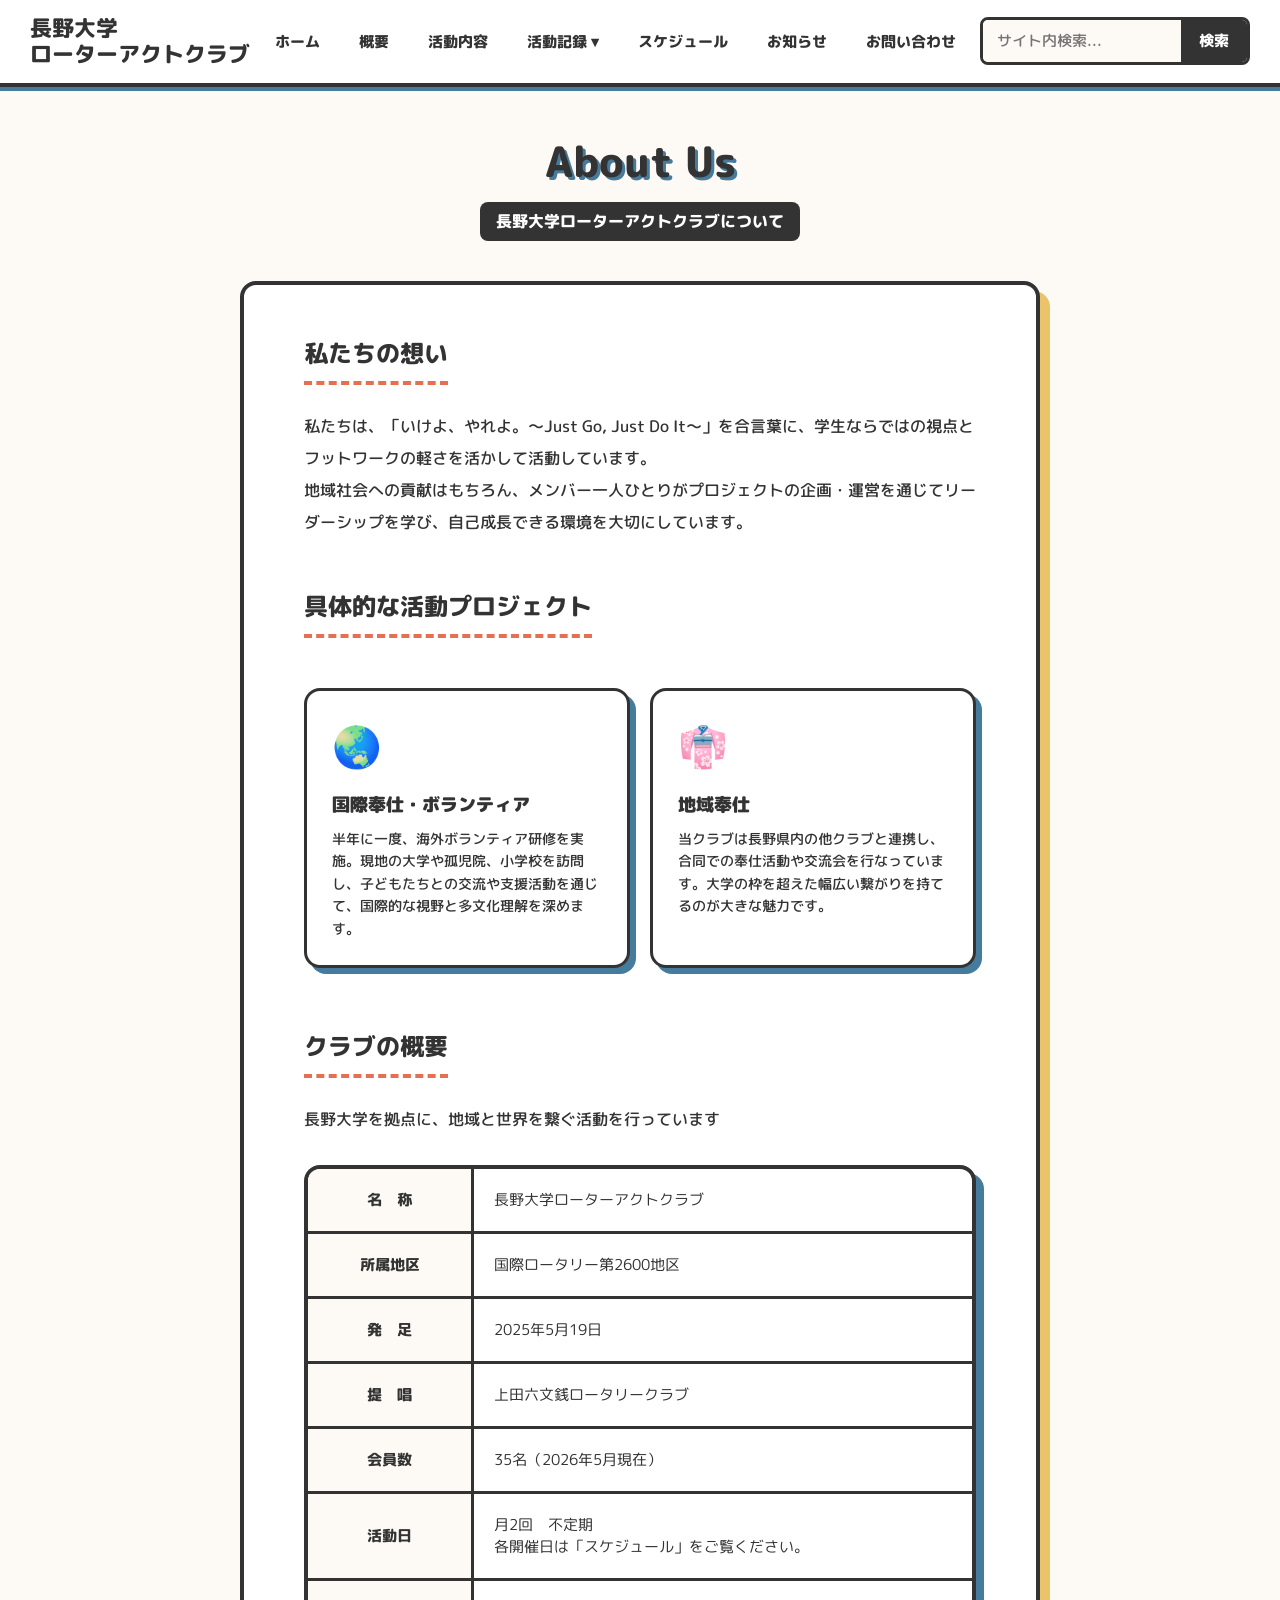
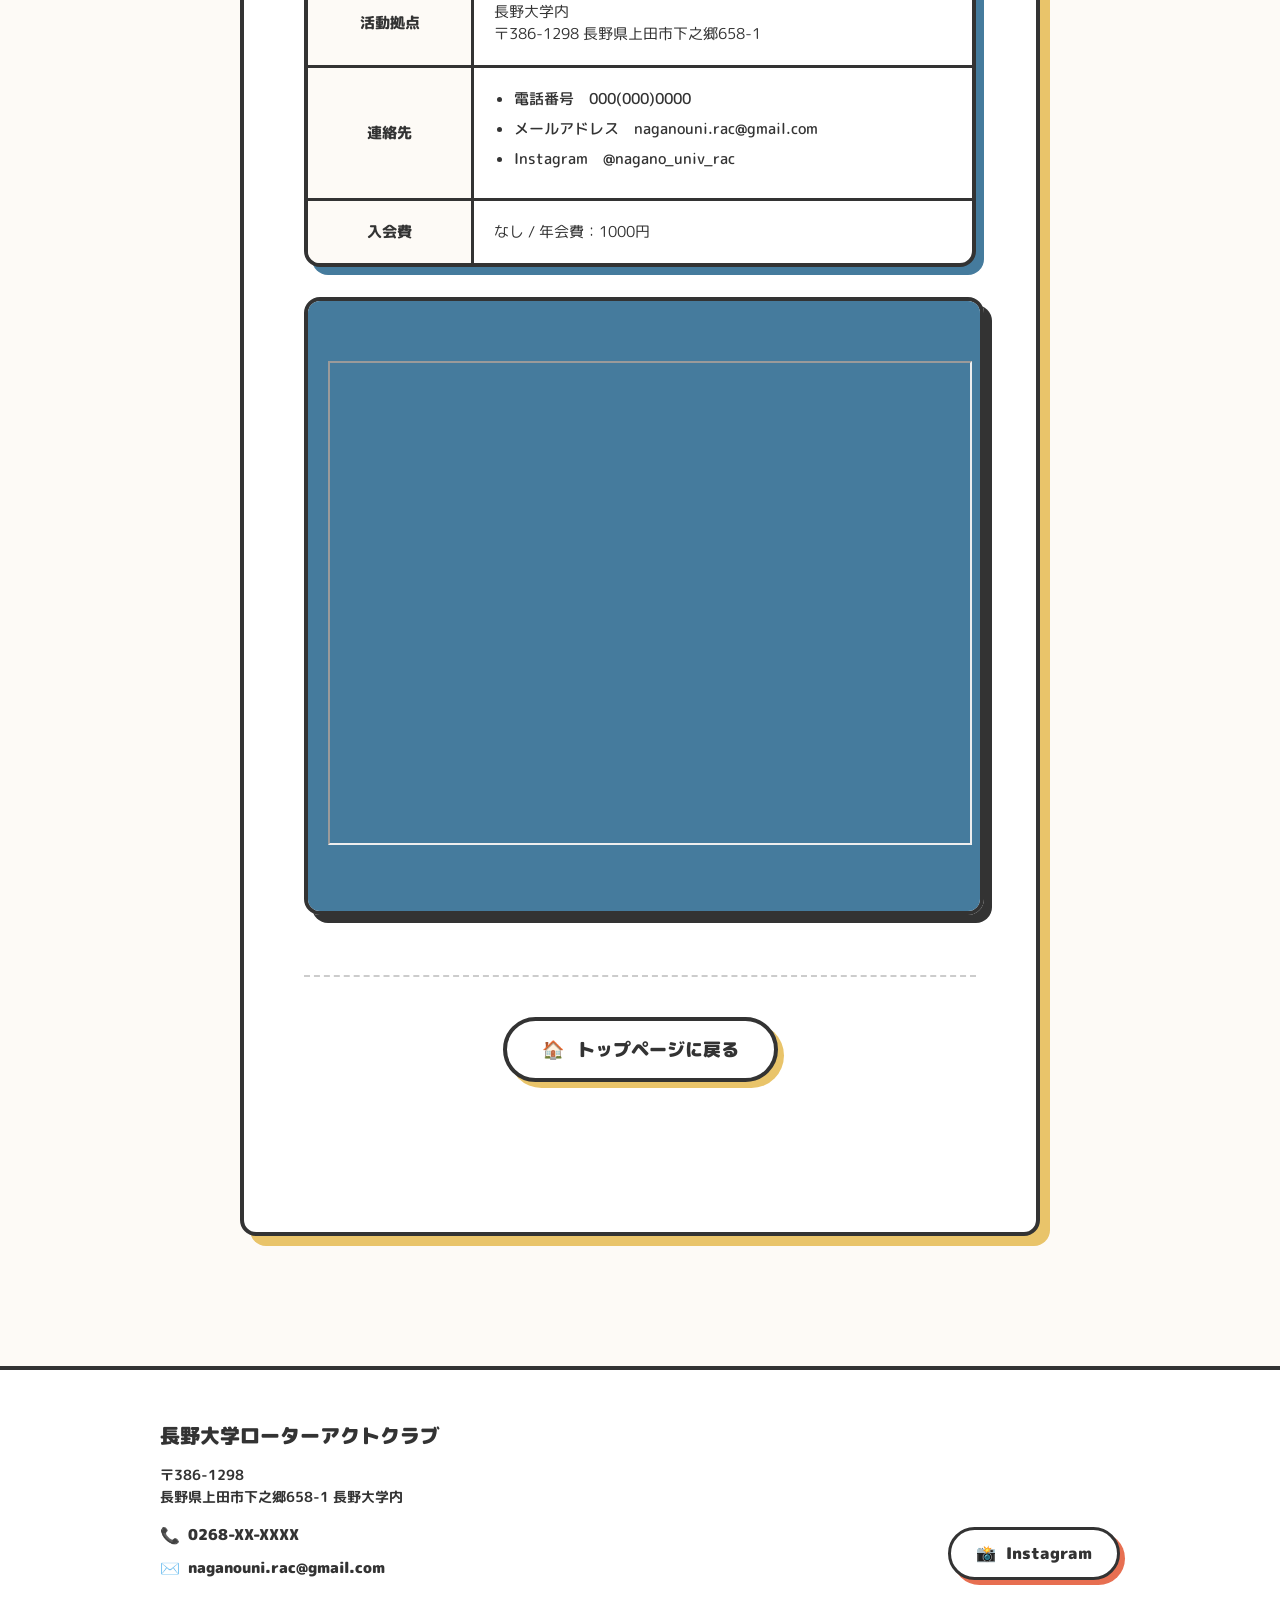
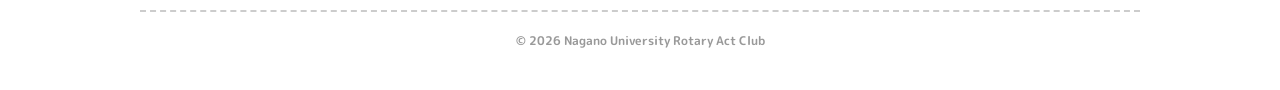
==== about.html @ b448b17f "Add files via upload" ====
<!DOCTYPE html>
<html lang="ja">
<head>
    <meta charset="UTF-8">
    <meta name="viewport" content="width=device-width, initial-scale=1.0">
    <title>クラブ概要 - 長野大学ローターアクトクラブ</title>
    <link rel="stylesheet" href="style.css">
</head>
<body>

    <!-- ★ ヘッダー部分 ★ -->
    <header class="site-header">
        <div class="header-logo">
            長野大学<br>ローターアクトクラブ
        </div>
        
        <!-- ナビゲーション（メニュー） -->
        <nav class="header-nav">
            <ul>
                <li><a href="index.html">ホーム</a></li>
                <li><a href="about.html">概要</a></li>
                <li><a href="activity.html">活動内容</a></li>
                <li class="dropdown">
                    <a href="log.html" class="dropbtn">活動記録 ▾</a>
                    <ul class="dropdown-content">
                        <li><a href="log.html">これまでの活動</a></li>
                        <li><a href="diary.html">幹事日記</a></li>
                    </ul>
                </li>
                <li><a href="schedule.html">スケジュール</a></li>
                <li><a href="news.html">お知らせ</a></li>
                <li><a href="contact.html">お問い合わせ</a></li>
            </ul>
        </nav>

        <!-- 検索窓と電話番号 -->
        <div class="header-right">
            <div class="header-search">
                <input type="text" placeholder="サイト内検索...">
                <button type="button">検索</button>
            </div>
    </header>

    <!-- ★ 概要ページのメインコンテンツ ★ -->
    <div class="page-body">
        
        <!-- ページタイトル -->
        <div class="page-header">
            <h1 class="page-title">About Us</h1>
            <p class="page-subtitle">長野大学ローターアクトクラブについて</p>
        </div>

        <div class="about-container">
            <!-- セクション1：私たちの想い -->
            <section class="about-detail-section">
                <h3 class="detail-heading">私たちの想い</h3>
                <p class="detail-text">
                    私たちは、「いけよ、やれよ。〜Just Go, Just Do It〜」を合言葉に、学生ならではの視点とフットワークの軽さを活かして活動しています。<br>
                    地域社会への貢献はもちろん、メンバー一人ひとりがプロジェクトの企画・運営を通じてリーダーシップを学び、自己成長できる環境を大切にしています。
                </p>
            </section>

            <!-- セクション2：主な活動内容（実績） -->
            <section class="about-detail-section">
                <h3 class="detail-heading">具体的な活動プロジェクト</h3>
                
                <div class="project-cards">
                    <!-- プロジェクト1 -->
                    <div class="project-card">
                        <div class="project-icon">🌏</div>
                        <h4>国際奉仕・ボランティア</h4>
                        <p>半年に一度、海外ボランティア研修を実施。現地の大学や孤児院、小学校を訪問し、子どもたちとの交流や支援活動を通じて、国際的な視野と多文化理解を深めます。</p>
                    </div>

                    <!-- プロジェクト2 -->
                    <div class="project-card">
                        <div class="project-icon">👘</div>
                        <h4>地域奉仕</h4>
                        <p>当クラブは長野県内の他クラブと連携し、合同での奉仕活動や交流会を行なっています。大学の枠を超えた幅広い繋がりを持てるのが大きな魅力です。</p>
                    </div>
                </div>
            </section>

            <!-- セクション3：クラブの概要（表組み） -->
            <section class="overview-table-section">
                <h3 class="detail-heading">クラブの概要</h3>
                <p class="detail-text" style="margin-bottom: 30px;">
                    長野大学を拠点に、地域と世界を繋ぐ活動を行っています
                </p>
                
                <table class="overview-table">
                    <tbody>
                        <tr>
                            <th>名　称</th>
                            <td>長野大学ローターアクトクラブ</td>
                        </tr>
                        <tr>
                            <th>所属地区</th>
                            <td>国際ロータリー第2600地区</td>
                        </tr>
                        <tr>
                            <th>発　足</th>
                            <td>2025年5月19日</td>
                        </tr>
                        <tr>
                            <th>提　唱</th>
                            <td>上田六文銭ロータリークラブ</td>
                        </tr>
                        <tr>
                            <th>会員数</th>
                            <td>35名（2026年5月現在）</td>
                        </tr>
                        <tr>
                            <th>活動日</th>
                            <td>
                                月2回　不定期<br>
                                各開催日は「スケジュール」をご覧ください。
                            </td>
                        </tr>
                        <tr>
                            <th>活動拠点</th>
                            <td>
                                長野大学内<br>
                                〒386-1298 長野県上田市下之郷658-1
                            </td>
                        </tr>
                        <tr>
                            <th>連絡先</th>
                            <td>
                                <ul>
                                    <li>電話番号　000(000)0000</li>
                                    <li>メールアドレス　naganouni.rac@gmail.com</li>
                                    <li>Instagram　@nagano_univ_rac</li>
                                </ul>
                            </td>
                        </tr>
                        <tr>
                            <th>入会費</th>
                            <td>なし / 年会費：1000円</td>
                        </tr>
                    </tbody>
                </table>

                <div class="map-wrapper">
                    <!-- ここに作成された長野県内クラブのGoogle My Mapsのiframeタグを貼り付けます -->
                    <div class="map-placeholder">
                        <iframe src="https://www.google.com/maps/d/embed?mid=1B5ES40zfaMmfx4RipSN6e0JoRSWZm0M&ehbc=2E312F&noprof=1" width="640" height="480"></iframe>
                    </div>
                </div>
            </section>

            <!-- トップへ戻るボタン -->
            <div class="back-home-container">
                <a href="index.html" class="back-home-btn">
                    <span>🏠</span> トップページに戻る
                </a>
            </div>

        </div>
    </div>

    <!-- ★ フッター（ページの一番下） ★ -->
    <footer class="site-footer">
        <div class="footer-inner">
            <div class="footer-info">
                <div class="footer-logo">長野大学ローターアクトクラブ</div>
                <p class="footer-address">〒386-1298<br>長野県上田市下之郷658-1 長野大学内</p>
            
                <div class="footer-contact">
                    <a href="tel:0268XXXXXX" class="contact-link">
                        <span class="contact-icon">📞</span> 0268-XX-XXXX
                    </a>
                    <a href="mailto:example@nagano-u.ac.jp" class="contact-link">
                        <span class="contact-icon">✉️</span> naganouni.rac@gmail.com
                    </a>
                </div>
            </div>

            <div class="footer-links">
                <a href="https://www.instagram.com/nagano_univ.rac?igsh=MW1xanJqemwyc2l2cQ%3D%3D&utm_source=qr" target="_blank" class="instagram-link">
                    <span class="inst-icon">📸</span> Instagram
                </a>
            </div>
        </div>
    
        <div class="footer-bottom">
            <p class="copyright">&copy; 2026 Nagano University Rotary Act Club</p>
        </div>
    </footer>

</body>
</html>
---- style.css ----
@import url('https://fonts.googleapis.com/css2?family=M+PLUS+Rounded+1c:wght@500;800&display=swap');

/* ====================================================
   1. 全体設定・カラーパレット（変数）
   ==================================================== */
:root {
  /* 古い変数名と新しい変数名を統合し、最新のポップな色に統一しています */
  --bg-color: #fdfaf6;
  --card-bg: #ffffff;
  --text-main: #333333;
  --accent: #e76f51;
  --accent-red: #e76f51;
  --accent-yellow: #e9c46a;
  --accent-green: #2a9d8f;
  --accent-blue: #457b9d;
  --line-color: #cccccc;
  --border-thick: 4px solid #333333;
}

body {
  font-family: 'M PLUS Rounded 1c', 'ヒラギノ丸ゴ ProN', 'Hiragino Maru Gothic ProN', 'メイリオ', Meiryo, sans-serif;
  background-color: var(--bg-color);
  color: var(--text-main);
  margin: 0;
  padding: 0;
  min-height: 100vh;
  display: flex;
  flex-direction: column;
}

/* フッターを下に押し下げるための魔法 */
.page-body {
  flex: 1;
}

/* セクション共通タイトル */
.section-title {
  font-size: 32px;
  font-weight: 900;
  margin: 0;
  text-align: center;
}

.section-subtitle {
  font-size: 14px;
  color: #666;
  font-weight: bold;
  margin: 5px 0 0 0;
  text-align: center;
}

/* ====================================================
   2. ヘッダー（ナビゲーション）
   ==================================================== */
.site-header {
  position: fixed;
  top: 0;
  left: 0;
  width: 100%;
  background-color: var(--card-bg);
  border-bottom: var(--border-thick);
  display: flex;
  justify-content: space-between;
  align-items: center;
  padding: 16px 30px;
  box-sizing: border-box;
  z-index: 1000;
  box-shadow: 0 4px 0px var(--accent-blue);
}

.header-logo {
  font-size: 26px;
  font-weight: 800;
  color: var(--text-main);
  line-height: 1.2;
  white-space: nowrap;
}

.header-nav ul {
  display: flex;
  list-style: none;
  margin: 0;
  padding: 0;
  gap: 20px;
  white-space: nowrap;
}

.header-nav a {
  text-decoration: none;
  color: var(--text-main);
  font-weight: 800;
  font-size: 17px;
  padding: 8px 16px;
  border-radius: 20px;
  transition: all 0.2s ease;
}

.header-nav a:hover {
  background-color: var(--accent);
  color: #fff;
  transform: translateY(-2px);
}

.header-right {
  display: flex;
  align-items: center;
  gap: 20px;
}

.header-search {
  display: flex;
  border: 3px solid var(--text-main);
  border-radius: 8px;
  overflow: hidden;
}

.header-search input {
  border: none;
  padding: 10px 14px;
  outline: none;
  font-family: inherit;
  font-weight: 500;
  width: 170px;
  font-size: 15px;
  color: var(--text-main);
  background-color: var(--bg-color);
}

.header-search button {
  background-color: var(--text-main);
  color: #ffffff;
  border: none;
  padding: 0 18px;
  font-size: 15px;
  cursor: pointer;
  font-family: inherit;
  font-weight: 800;
  transition: background-color 0.2s ease;
}

.header-search button:hover {
  background-color: var(--accent);
}


/* ====================================================
   ヘッダー：ドロップダウンメニュー（確実に隠す版）
   ==================================================== */

.dropdown {
    position: relative;
    display: inline-block;
}

/* マウスを乗せるまでは【絶対に】隠しておく */
.dropdown-content {
    display: none !important; 
    position: absolute;
    top: 100%;
    left: 50%;
    transform: translateX(-50%);
    background-color: var(--card-bg);
    border: var(--border-thick);
    border-radius: 12px;
    min-width: 180px;
    box-shadow: 6px 6px 0px var(--accent-blue);
    z-index: 1001;
    padding: 10px 0;
    list-style: none;
    margin: 10px 0 0 0;
}

/* マウスを「活動記録」に乗せた時だけ【絶対に】表示する */
.dropdown:hover .dropdown-content {
    display: block !important; 
}

/* メニュー内のリンクのデザイン */
.dropdown-content a {
    display: block;
    padding: 12px 20px !important;
    border-radius: 0 !important;
    text-align: center;
    font-size: 15px !important;
    transition: background 0.2s;
}

.dropdown-content a:hover {
    background-color: var(--bg-color);
    color: var(--accent-red) !important;
    transform: none !important;
}

/* スマホ版ではタップしやすいように最初から並べておく設定 */
@media (max-width: 768px) {
    .dropdown-content {
        position: static !important;
        display: block !important; 
        transform: none !important;
        box-shadow: none !important;
        border: none !important;
        background: none !important;
        padding: 0 !important;
        margin: 0 !important;
    }
    .dropdown-content a {
        padding: 8px 16px !important;
        font-size: 14px !important;
        text-align: left;
    }
    .dropbtn {
        display: none !important;
    }
}


/* ====================================================
   3. メインビジュアル（スライドショー最終版）
   ==================================================== */
.main-visual-full {
  width: 100vw; 
  margin-left: calc(50% - 50vw); 
  height: auto; 
  aspect-ratio: 16 / 9; 
  max-height: 800px; 
  position: relative;
  overflow: hidden;
  padding: 0;
  margin-top: 0;
  margin-bottom: 0; 
  border: none; 
  line-height: 0; 
}

.slideshow,
.slide-wrapper {
  width: 100%;
  height: 100%;
  margin: 0;
  padding: 0;
  display: flex;
}

.slide-wrapper {
  transition: transform 0.6s cubic-bezier(0.25, 1, 0.5, 1);
}

.slide {
  flex: 0 0 100%;
  width: 100%;
  height: 100%;
  margin: 0;
  padding: 0;
  background-size: cover; 
  background-position: center; 
  background-repeat: no-repeat;
  border: none;
}

/* 各スライドの背景色・画像 */
.slide1 { 
  background-image: url('2.jpeg'); 
  background-color: var(--accent-blue); 
}
.slide2 { 
  background-image: url('3.jpeg'); 
  background-color: var(--accent); 
}
.slide3 { 
  background-image: url('1.jpeg'); 
  background-color: var(--accent-yellow); 
}

/* 写真の上に乗る文字の枠 */
.main-visual-content-overlay {
  position: absolute;
  top: 50%;
  left: 50%;
  transform: translate(-50%, -50%);
  z-index: 10;
  background-color: rgba(253, 250, 246, 0.9);
  border: var(--border-thick);
  border-radius: 16px;
  padding: 40px 50px;
  text-align: center;
  box-shadow: 8px 8px 0px var(--accent);
  width: 85%;
  max-width: 700px;
  line-height: 1.5; /* ここで文字の高さを戻す */
}

.catchphrase {
  font-size: 38px;
  color: var(--text-main);
  margin: 0 0 20px 0;
  font-weight: 800;
}

.sub-catchphrase {
  font-size: 16px;
  font-weight: 800;
  margin: 0;
  background-color: var(--text-main);
  color: #ffffff;
  display: inline-block;
  padding: 8px 16px;
  border-radius: 8px;
}

/* 矢印ボタン */
.slider-btn {
  position: absolute;
  top: 50%;
  transform: translateY(-50%);
  z-index: 20;
  background-color: var(--card-bg);
  border: var(--border-thick);
  color: var(--text-main);
  width: 50px;
  height: 50px;
  border-radius: 50%;
  font-size: 20px;
  font-weight: 800;
  cursor: pointer;
  box-shadow: 4px 4px 0px var(--accent);
  transition: all 0.2s ease;
  display: flex;
  align-items: center;
  justify-content: center;
}

.slider-btn:hover {
  transform: translateY(-50%) translate(2px, 2px);
  box-shadow: 2px 2px 0px var(--accent);
  background-color: var(--accent-blue);
  color: #ffffff;
}

.prev-btn { left: 20px; }
.next-btn { right: 20px; }


/* ====================================================
   4. トップページ各セクション (About, Events, Voices, CTA)
   ==================================================== */
.about-section {
  width: 90%;
  max-width: 1000px;
  margin: 60px auto 80px;
  background-color: var(--card-bg);
  border: var(--border-thick);
  border-radius: 20px;
  box-shadow: 10px 10px 0px var(--accent-blue);
  padding: 50px 60px;
  box-sizing: border-box;
}

.about-layout {
  display: flex;
  align-items: center;
  gap: 50px;
}

.about-left, .about-right {
  flex: 1;
}

.about-text {
  font-size: 17px; 
  line-height: 2; 
  font-weight: 500;
  margin: 0 0 25px 0;
}

.about-btn {
  display: inline-block;
  font-size: 16px;
  color: #ffffff;
  font-weight: 800;
  background-color: var(--accent);
  padding: 12px 28px;
  border-radius: 30px;
  text-decoration: none;
  border: 3px solid var(--text-main);
  box-shadow: 4px 4px 0px var(--text-main);
  transition: all 0.2s ease;
}

.about-btn:hover {
  transform: translate(3px, 3px);
  box-shadow: 1px 1px 0px var(--text-main);
  background-color: var(--accent-blue);
}

.about-highlights {
  display: flex;
  flex-direction: column; 
  gap: 20px;
}

.highlight-item {
  display: flex;
  align-items: center;
  background-color: #fdfaf6;
  border: 3px solid var(--text-main);
  border-radius: 12px;
  padding: 20px 25px;
  box-shadow: 4px 4px 0px var(--accent-yellow);
  transition: transform 0.2s ease;
}

.highlight-item:hover {
  transform: translate(-3px, -3px); 
}

.highlight-icon { font-size: 44px; margin-right: 20px; }
.highlight-text h4 { margin: 0 0 5px 0; font-size: 19px; font-weight: 800; border-bottom: 3px solid var(--accent-blue); display: inline-block; padding-bottom: 3px; }
.highlight-text p { margin: 0; font-size: 14px; font-weight: 500; line-height: 1.5; }

/* 次回のイベント案内 */
.next-event-section { margin-bottom: 80px; }
.next-event-card { background-color: var(--card-bg); border: var(--border-thick); border-radius: 20px; padding: 40px 30px 30px 30px; position: relative; box-shadow: 10px 10px 0px var(--accent-green); margin-top: 40px; }
.event-badge { position: absolute; top: -25px; left: 20px; background-color: var(--accent-red); color: white; font-weight: 900; font-size: 18px; padding: 8px 25px; border: var(--border-thick); border-radius: 50px; transform: rotate(-3deg); box-shadow: 4px 4px 0px #333; }
.event-title { font-size: 24px; font-weight: 900; margin-bottom: 15px; }
.event-desc { line-height: 1.8; margin-bottom: 25px; font-weight: bold; }
.event-details { background: #f0f0f0; padding: 15px; border-radius: 10px; border-left: 10px solid var(--accent-green); }
.event-details p { margin: 5px 0; font-size: 16px; font-weight: 900; }

/* メンバーの声 */
.voices-grid { display: flex; gap: 25px; margin-top: 30px; }
.voice-card { flex: 1; background-color: var(--card-bg); border: var(--border-thick); border-radius: 20px; padding: 30px; box-shadow: 10px 10px 0px var(--accent-yellow); }
.voice-icon { font-size: 40px; margin-bottom: 15px; }
.voice-text { font-weight: 800; line-height: 1.7; margin-bottom: 20px; font-size: 16px; }
.voice-author { font-size: 14px; color: #666; text-align: right; font-weight: 900; border-top: 2px dashed #ddd; padding-top: 10px; }

/* お問い合わせ CTA */
.cta-box { background-color: var(--accent-red); border: var(--border-thick); border-radius: 20px; padding: 60px 20px; text-align: center; color: white; box-shadow: 12px 12px 0px #333; }
.cta-title { font-size: 32px; font-weight: 900; margin-bottom: 15px; line-height: 1.3; }
.cta-text { font-size: 16px; font-weight: bold; margin-bottom: 40px; line-height: 1.7; }
.cta-button { display: inline-block; background-color: #ffffff; color: #333; text-decoration: none; font-size: 20px; font-weight: 900; padding: 18px 40px; border: var(--border-thick); border-radius: 60px; box-shadow: 6px 6px 0px var(--accent-yellow); transition: all 0.2s ease; }
.cta-button:hover { transform: translate(3px, 3px); box-shadow: 2px 2px 0px var(--accent-yellow); }


/* ====================================================
   ★復旧★ 概要ページ（about.html）の詳細デザイン
   ==================================================== */

/* 各セクション（活動方針など）の区切り */
.about-detail-section {
    margin-bottom: 50px;
}

/* 概要ページ内の小見出し */
.detail-heading {
    font-size: 24px;
    color: var(--text-main);
    border-bottom: 4px dashed var(--accent-red);
    padding-bottom: 10px;
    margin: 0 0 25px 0;
    font-weight: 800;
    display: inline-block;
}

.detail-text {
    font-size: 16px;
    color: var(--text-main);
    line-height: 2;
    margin: 0;
    font-weight: 500;
}

/* プロジェクト紹介のカード並び */
.project-cards {
    display: flex;
    gap: 20px;
    margin-top: 25px;
}

.project-card {
    flex: 1;
    background-color: #ffffff;
    border: 3px solid var(--text-main);
    border-radius: 16px;
    padding: 25px;
    box-shadow: 6px 6px 0px var(--accent-blue);
    transition: transform 0.2s ease;
}

.project-card:hover {
    transform: translateY(-5px);
}

.project-icon {
    font-size: 40px;
    margin-bottom: 15px;
}

.project-card h4 {
    font-size: 18px;
    margin: 0 0 10px 0;
    color: var(--text-main);
    font-weight: 900;
}

.project-card p {
    font-size: 14px;
    line-height: 1.6;
    margin: 0;
    color: var(--text-main);
    font-weight: 500;
}

/* マップ埋め込みエリア */
.map-wrapper {
    margin-top: 30px;
    width: 100%;
    border: var(--border-thick);
    border-radius: 16px;
    overflow: hidden;
    box-shadow: 8px 8px 0px var(--text-main);
}

.map-placeholder {
    background-color: var(--accent-blue);
    color: #fff;
    text-align: center;
    padding: 60px 20px;
    font-weight: 800;
}

/* ★復旧★ 概要ページの詳細（カード）のスマホ対応 */
@media (max-width: 768px) {
    .project-cards {
        flex-direction: column; /* 縦並びにする */
    }
    .about-container {
        padding: 30px 20px; /* 余白をスマホサイズに */
    }
}


/* ====================================================
   ★復旧★ 活動内容ページ（Activity）の専用デザイン
   ==================================================== */
.activity-container { width: 100%; max-width: 900px; box-sizing: border-box; }
.activity-category { margin-bottom: 80px; }
.category-title { font-size: 32px; color: var(--text-main); font-weight: 800; margin: 0 0 15px 0; text-align: center; border-bottom: 4px dashed var(--accent-red); padding-bottom: 10px; }
.category-title span { display: block; font-size: 14px; color: var(--accent-red); letter-spacing: 2px; margin-bottom: 5px; }
.category-desc { text-align: center; font-size: 16px; color: var(--text-main); font-weight: 500; margin-bottom: 40px; }

/* ジグザグになる活動カード */
.activity-container .activity-card { flex-direction: row; margin-bottom: 40px; }
.activity-container .activity-card:hover { transform: translateY(-5px); }
.activity-container .activity-card.reverse { flex-direction: row-reverse; box-shadow: -8px 8px 0px var(--accent-yellow); }

.activity-container .activity-img { flex: 1; min-height: 250px; border-bottom: none; border-right: 4px solid var(--text-main); display: flex; align-items: center; justify-content: center; font-size: 24px; font-weight: 800; color: #fff; }
.activity-container .activity-card.reverse .activity-img { border-right: none; border-left: 4px solid var(--text-main); }
.activity-container .placeholder-blue { background-color: var(--accent-blue); }
.activity-container .placeholder-yellow { background-color: var(--accent-yellow); }

.activity-info { flex: 1; padding: 40px; box-sizing: border-box; display: flex; flex-direction: column; justify-content: center; }
.activity-info h3 { font-size: 22px; color: var(--text-main); font-weight: 800; margin: 0 0 15px 0; line-height: 1.4; }
.activity-info p { font-size: 15px; color: var(--text-main); font-weight: 500; line-height: 1.8; margin: 0; }

.activity-tags { display: flex; flex-wrap: wrap; gap: 10px; margin-bottom: 15px; }
.tag { font-size: 13px; font-weight: 800; color: var(--text-main); background-color: #ffffff; border: 2px solid var(--text-main); padding: 4px 12px; border-radius: 20px; box-shadow: 2px 2px 0px var(--accent-yellow); }
.activity-container .activity-card.reverse .tag { box-shadow: 2px 2px 0px var(--accent-blue); }

.activity-list { list-style: none; padding: 0; margin: 20px 0 0 0; border-top: 2px dashed var(--line-color); padding-top: 15px; }
.activity-list li { font-size: 14px; color: var(--text-main); line-height: 1.6; margin-bottom: 12px; padding-left: 24px; position: relative; }
.activity-list li:last-child { margin-bottom: 0; }
.activity-list li::before { content: "✔"; position: absolute; left: 0; top: 0; color: var(--accent-red); font-weight: 900; font-size: 16px; }
.activity-container .activity-card.reverse .activity-list li::before { color: var(--accent-blue); }
.activity-list strong { background: linear-gradient(transparent 60%, var(--accent-yellow) 60%); }


/* ====================================================
   スケジュールページ（Schedule）の専用デザイン
   ==================================================== */
.yearly-grid { display: grid; grid-template-columns: repeat(2, 1fr); gap: 25px; margin-top: 30px; }
.month-card { background-color: #ffffff; border: 3px solid var(--text-main); border-radius: 12px; padding: 25px 20px; box-shadow: 4px 4px 0px var(--text-main); transition: transform 0.2s ease; position: relative; overflow: hidden; }
.month-card:hover { transform: translateY(-5px); }
.month-card::before { content: ""; position: absolute; top: 0; left: 0; width: 100%; height: 8px; }
.season-spring::before { background-color: #f4a261; }
.season-summer::before { background-color: var(--accent-green); }
.season-autumn::before { background-color: var(--accent-yellow); }
.season-winter::before { background-color: var(--accent-blue); }
.month-badge { display: inline-block; font-size: 24px; font-weight: 900; color: var(--text-main); border-bottom: 4px solid var(--accent-red); padding-bottom: 2px; margin-bottom: 15px; }
.season-spring .month-badge { border-color: #f4a261; }
.season-summer .month-badge { border-color: var(--accent-green); }
.season-autumn .month-badge { border-color: var(--accent-yellow); }
.season-winter .month-badge { border-color: var(--accent-blue); }
.month-card h4 { margin: 0 0 10px 0; font-size: 18px; color: var(--text-main); font-weight: 800; line-height: 1.4; }
.month-card p { margin: 0; font-size: 14px; color: var(--text-main); font-weight: 500; line-height: 1.6; }

/* ★復旧★ 活動内容＆スケジュールのスマホ対応 */
@media (max-width: 768px) {
    .category-title { font-size: 26px; }
    .activity-container .activity-card, .activity-container .activity-card.reverse { flex-direction: column; box-shadow: 5px 5px 0px var(--accent-blue); }
    .activity-container .activity-card.reverse { box-shadow: -5px 5px 0px var(--accent-yellow); }
    .activity-container .activity-img { min-height: 200px; border-right: none; border-bottom: 4px solid var(--text-main); }
    .activity-container .activity-card.reverse .activity-img { border-left: none; border-bottom: 4px solid var(--text-main); }
    .activity-info { padding: 25px 20px; }
    .activity-category { margin-bottom: 50px; }
    .yearly-grid { grid-template-columns: 1fr; gap: 20px; }
}


/* ====================================================
   5. お知らせ（News）セクション
   ==================================================== */
.top-news-section { width: 100%; max-width: 800px; margin: 0 auto 80px; padding: 0 20px; box-sizing: border-box; }
.top-news-header { margin-bottom: 30px; }
.news-board { background-color: var(--card-bg); border: var(--border-thick); border-radius: 20px; padding: 40px; box-shadow: 10px 10px 0px var(--accent-blue); position: relative; }

/* News / 活動記録一覧の汎用コンテナ */
.news-container { width: 100%; max-width: 800px; margin: 0 auto; background-color: var(--card-bg); border: var(--border-thick); border-radius: 16px; padding: 40px; box-shadow: 10px 10px 0px var(--accent-blue); box-sizing: border-box; }
.top-page-news { padding: 30px; box-shadow: 8px 8px 0px var(--accent-yellow); }

.news-list, #top-news-list { list-style: none; padding: 0; margin: 0; }
.news-item { border-bottom: 2px dashed var(--line-color); padding: 20px 0; transition: all 0.3s ease; }
.news-item:last-child { border-bottom: none; }

.news-link { display: flex; align-items: center; text-decoration: none; color: var(--text-main); transition: all 0.2s ease; border-radius: 8px; }
.news-link:not(.nolink):hover { background-color: #fdfaf6; transform: translateX(10px); }

.news-meta { width: 180px; flex-shrink: 0; display: flex; flex-direction: column; gap: 8px; align-items: flex-start; }
.news-date { font-size: 15px; font-weight: 800; }
.news-category { font-size: 12px; font-weight: 800; padding: 4px 10px; border-radius: 20px; border: 2px solid var(--text-main); background-color: #ffffff; }

/* カテゴリバッジカラー */
.cat-default { box-shadow: 2px 2px 0px var(--accent-blue); }
.cat-event { box-shadow: 2px 2px 0px var(--accent-yellow); }
.cat-report { box-shadow: 2px 2px 0px var(--accent-green); }
.cat-important { box-shadow: 2px 2px 0px var(--accent-red); color: var(--accent-red); }

.news-title { font-size: 16px; font-weight: 800; line-height: 1.5; flex-grow: 1; }
.news-loading, .news-error { text-align: center; padding: 40px; font-weight: 800; color: var(--accent-blue); }

.news-more-btn, .news-more a { display: inline-block; padding: 10px 25px; font-weight: 800; color: #333; text-decoration: none; background-color: #fdfaf6; border: 3px solid #333; border-radius: 10px; box-shadow: 4px 4px 0px var(--accent-red); transition: all 0.2s ease; }
.news-more-btn:hover, .news-more a:hover { transform: translate(2px, 2px); box-shadow: 2px 2px 0px var(--accent-red); }
.news-board-footer { text-align: right; margin-top: 30px; }


/* ====================================================
   6. ブログ・活動記録（Activity Log & Article）
   ==================================================== */
.activity-wrapper { width: 100%; max-width: 800px; margin: 0 auto 60px; display: flex; flex-direction: column; gap: 40px; padding: 0 20px; box-sizing: border-box; }

.activity-card {
    display: flex;
    flex-direction: column; /* 縦並びを基本にする */
    background-color: var(--card-bg);
    border: var(--border-thick);
    border-radius: 20px;
    overflow: hidden;
    box-shadow: 8px 8px 0px var(--accent-blue);
    margin-bottom: 40px;
    height: auto; /* 🌟高さを自動にする */
    min-height: min-content; /* 🌟中身に合わせる */
}
.activity-card:hover { transform: translate(-2px, -2px); box-shadow: 10px 10px 0px var(--accent-blue); }

.activity-img { height: 200px; border-bottom: var(--border-thick); }
.activity-img img { width: 100%; height: 100%; object-fit: cover; display: block; }
.activity-content {
    padding: 30px; /* 余白をたっぷり取る */
    display: flex;
    flex-direction: column;
    gap: 15px; /* 項目間の隙間 */
    width: 100%;
    box-sizing: border-box; /* 🌟パディングを幅に含める */
}
.activity-content .button-container {
    display: flex;
    justify-content: flex-end; /* 🌟右寄せ */
    margin-top: auto; /* 🌟テキストが短くても一番下に配置される */
}
.activity-meta { display: flex; align-items: center; gap: 15px; margin-bottom: 15px; }
.activity-date { font-weight: 800; }
.activity-tag { font-size: 12px; font-weight: 800; padding: 4px 12px; border-radius: 20px; background-color: var(--accent-green); color: #ffffff; border: 2px solid var(--text-main); }
.activity-heading { font-size: 20px; font-weight: 900; margin: 0 0 15px 0; line-height: 1.4; }
.activity-text { font-size: 15px; line-height: 1.8; margin: 0; }

/* 記事詳細ページ (article.html) */
.single-article-container { background-color: var(--card-bg) !important; border: var(--border-thick) !important; border-radius: 25px !important; padding: 40px !important; box-shadow: 12px 12px 0px var(--accent-yellow) !important; max-width: 900px; margin: 40px auto; }
.article-title { font-size: 32px; font-weight: 900; line-height: 1.3; margin-bottom: 20px; }
.article-main-img { width: 100%; max-width: 100%; height: auto; border: var(--border-thick); border-radius: 15px; overflow: hidden; margin: 30px 0; line-height: 0; }
.article-main-img img { width: 100%; height: auto; display: block; object-fit: contain; }
.article-body { font-size: 17px; line-height: 1.8; color: var(--text-main); }


/* ====================================================
   ★復旧★ お問い合わせページ（Contact）の専用デザイン
   ==================================================== */

.contact-container {
    width: 100%;
    max-width: 800px;
    margin: 0 auto;
    background-color: var(--card-bg);
    border: var(--border-thick);
    border-radius: 16px;
    padding: 50px 60px;
    box-shadow: 10px 10px 0px var(--accent-blue); /* 爽やかなブルーの影 */
    box-sizing: border-box;
}

.contact-text {
    text-align: center;
    font-size: 16px;
    font-weight: 800;
    line-height: 1.8;
    margin-bottom: 30px;
    color: var(--text-main);
}

.contact-subtext {
    display: block;
    margin-top: 10px;
    font-size: 14px;
    color: var(--accent-red); /* 注意書き用に赤色のアクセン卜 */
}

/* Googleフォームを埋め込むためのオシャレな枠（点線） */
.g-form-wrapper {
    width: 100%;
    overflow: hidden;
    border-radius: 12px;
    border: 3px dashed var(--line-color);
    background-color: #fdfaf6;
    margin-bottom: 20px;
}

/* 中に入るGoogleフォームの設定 */
.g-form-wrapper iframe {
    width: 100%;
    border: none;
    min-height: 800px; /* フォームの質問数に合わせて後で数字を変えられます */
}

/* スマホ対応 */
@media (max-width: 768px) {
    .contact-container {
        padding: 30px 20px;
        box-shadow: 5px 5px 0px var(--accent-blue);
    }
    .contact-text {
        font-size: 14px;
        text-align: left; /* スマホ画面では左寄せの方が読みやすいため */
    }
    /* スマホの時だけ改行を無効化するクラス */
    .pc-only { 
        display: none; 
    }
}


/* ====================================================
   7. 下層ページ共通設定 (概要、スケジュール等)
   ==================================================== */
.page-body { padding: 130px 20px 80px; display: flex; flex-direction: column; align-items: center; width: 100%; box-sizing: border-box; }
.page-header { text-align: center; margin-bottom: 40px; }
.page-title { font-size: 42px; margin: 0 0 10px 0; font-weight: 800; text-shadow: 3px 3px 0px var(--accent-blue); }
.page-subtitle { font-size: 16px; font-weight: 800; background-color: var(--text-main); color: #ffffff; padding: 8px 16px; border-radius: 8px; display: inline-block; margin: 0; }

/* 概要・スケジュールなどのコンテナ */
.about-container, .contact-container, .schedule-container { width: 100%; max-width: 800px; background-color: var(--card-bg); border: var(--border-thick); border-radius: 16px; padding: 50px 60px; box-shadow: 10px 10px 0px var(--accent-yellow); box-sizing: border-box; }

/* テーブル（概要表） */
.overview-table-section { margin-top: 60px; margin-bottom: 20px; width: 100%; }
.overview-table { width: 100%; border-collapse: separate; border-spacing: 0; background-color: var(--card-bg); border: var(--border-thick); border-radius: 16px; box-shadow: 8px 8px 0px var(--accent-blue); overflow: hidden; }
.overview-table th, .overview-table td { padding: 20px; border-bottom: 3px solid var(--text-main); font-size: 15px; text-align: left; vertical-align: middle; }
.overview-table tr:last-child th, .overview-table tr:last-child td { border-bottom: none; }
.overview-table th { width: 25%; background-color: #fdfaf6; font-weight: 800; text-align: center; white-space: nowrap; border-right: 3px solid var(--text-main); }
.overview-table td ul { margin: 0; padding-left: 20px; }
.overview-table td ul li { margin-bottom: 8px; font-weight: 500; }


/* スケジュール特有 */
.schedule-section { margin-bottom: 80px; }
.calendar-legend { display: flex; flex-wrap: wrap; justify-content: center; gap: 15px 25px; margin-bottom: 25px; padding: 15px 20px; background-color: #fdfaf6; border: 3px solid var(--text-main); border-radius: 12px; }
.legend-item { display: flex; align-items: center; }
.legend-color { display: inline-block; width: 16px; height: 16px; border-radius: 50%; border: 2px solid var(--text-main); margin-right: 8px; }
.legend-text { font-size: 14px; font-weight: 800; }
.g-calendar-wrapper { position: relative; width: 100%; padding-bottom: 70%; border: var(--border-thick); border-radius: 12px; overflow: hidden; box-shadow: 6px 6px 0px var(--accent-blue); background-color: #fff; }
.g-calendar-wrapper iframe { position: absolute; top: 0; left: 0; width: 100%; height: 100%; }


/* ====================================================
   8. おまけコンポーネント (Tree 組織図)
   ==================================================== */
.tree { width: 100%; overflow-x: auto; text-align: center; }
.tree > ul { display: inline-flex; min-width: max-content; padding: 20px 40px 60px; }
.tree ul { padding-top: 20px; position: relative; display: flex; justify-content: center; padding-left: 0; }
.tree li { list-style-type: none; position: relative; padding: 20px 15px 0 15px; text-align: center; }
.tree li::before, .tree li::after { content: ''; position: absolute; top: 0; right: 50%; border-top: 3px solid var(--line-color); width: 50%; height: 20px; }
.tree li::after { right: auto; left: 50%; border-left: 3px solid var(--line-color); }
.tree li:only-child::after, .tree li:only-child::before { display: none; }
.tree li:only-child { padding-top: 0; }
.tree li:first-child::before, .tree li:last-child::after { border: 0 none; }
.tree li:first-child::after { border-radius: 12px 0 0 0; }
.tree li:last-child::before { border-right: 3px solid var(--line-color); border-radius: 0 12px 0 0; }
.tree ul ul::before { content: ''; position: absolute; top: 0; left: 50%; border-left: 3px solid var(--line-color); width: 0; height: 20px; transform: translateX(-50%); }

.node { text-decoration: none; display: inline-block; background-color: var(--card-bg); padding: 20px 24px; border-radius: 12px; border: 3px solid var(--text-main); box-shadow: 6px 6px 0px var(--accent); transition: all 0.2s ease; min-width: 140px; }
.node:hover { transform: translate(2px, 2px); box-shadow: 4px 4px 0px var(--accent); }
.node h3 { margin: 0; font-size: 18px; font-weight: 800; }
.node p { margin: 4px 0 12px 0; font-size: 13px; font-weight: 500; }


/* ====================================================
   オシャレな「トップページに戻る」ボタン
   ==================================================== */
.back-home-container {
    text-align: center;
    margin: 60px 0 100px; /* 上下にゆったりとした余白 */
    padding-top: 40px;
    border-top: 2px dashed var(--line-color); /* 上に可愛い点線を追加 */
}

.back-home-btn {
    display: inline-block;
    background-color: var(--card-bg);
    color: var(--text-main);
    text-decoration: none;
    font-weight: 900;
    font-size: 18px;
    padding: 15px 35px;
    border: var(--border-thick);
    border-radius: 50px; /* 丸みのあるカプセル型 */
    box-shadow: 6px 6px 0px var(--accent-yellow); /* ポップな黄色の影 */
    transition: all 0.2s ease;
}

/* マウスを乗せた時の動き */
.back-home-btn:hover {
    transform: translate(3px, 3px); /* 影の方向に少し沈む */
    box-shadow: 2px 2px 0px var(--accent-yellow);
    background-color: var(--bg-color);
}

.back-home-btn span {
    margin-right: 8px; /* 矢印との間隔 */
}


/* ====================================================
   9. フッター（連絡先とSNS）
   ==================================================== */
.site-footer {
  width: 100vw; 
  margin-left: calc(50% - 50vw); 
  background-color: #ffffff;
  border-top: var(--border-thick);
  padding: 50px 0 20px 0;
  margin-top: 50px;
}

.footer-inner {
  width: 100%;
  max-width: 1000px;
  margin: 0 auto;
  display: flex;
  justify-content: space-between;
  align-items: flex-end;
  padding: 0 20px 30px;
  border-bottom: 2px dashed var(--line-color);
  box-sizing: border-box;
}

.footer-logo { font-size: 20px; font-weight: 900; margin-bottom: 10px; }
.footer-address { font-size: 14px; line-height: 1.6; margin-bottom: 15px; font-weight: bold;}
.footer-contact { display: flex; flex-direction: column; gap: 10px; }

.contact-link { text-decoration: none; color: var(--text-main); font-weight: 900; font-size: 15px; display: flex; align-items: center; gap: 8px; transition: color 0.2s ease; }
.contact-link:hover { color: var(--accent-blue); }
.contact-icon { font-size: 16px; }

.footer-links { text-align: right; }
.instagram-link { display: inline-flex; align-items: center; gap: 10px; padding: 12px 25px; background-color: white; border: 3px solid var(--text-main); border-radius: 50px; color: var(--text-main); text-decoration: none; font-weight: 900; box-shadow: 5px 5px 0px var(--accent-red); transition: all 0.2s ease; }
.instagram-link:hover { transform: translate(2px, 2px); box-shadow: 2px 2px 0px var(--accent-red); color: #e1306c; }

.footer-bottom { text-align: center; padding-top: 20px; font-size: 12px; font-weight: bold; color: #999; }
.footer-bottom p { margin: 0; padding-bottom: 20px; }


/* ====================================================
   10. スマホ・タブレット対応 (レスポンシブ)
   ★ すべての画面サイズ調整をここにまとめました ★
   ==================================================== */

/* タブレット・小さめのPC向け */
@media (max-width: 1400px) {
  .site-header { padding: 15px 30px; }
  .header-logo { font-size: 22px; }
  .header-nav ul { gap: 15px; }
  .header-nav a { font-size: 15px; padding: 6px 12px; }
}

@media (max-width: 1000px) {
  .site-header { flex-wrap: wrap; justify-content: center; gap: 15px; padding: 15px 20px; }
  .page-body { padding-top: 180px; }
}

/* スマートフォン向け（メイン） */
@media (max-width: 768px) {
  .site-header { flex-direction: row; flex-wrap: nowrap; justify-content: flex-start; padding: 15px; overflow-x: auto; -webkit-overflow-scrolling: touch; }
  .header-logo { font-size: 20px; margin-right: 20px; flex-shrink: 0; }
  .header-nav ul { flex-wrap: nowrap; gap: 15px; }
  .header-nav a { font-size: 14px; padding: 6px 12px; }
  .header-right { flex-direction: row; width: auto; margin-left: 20px; }

  .page-body { padding-top: 100px; }

  /* スライドショー */
  .main-visual-full { aspect-ratio: 4 / 3; max-height: none; }
  .main-visual-content-overlay { padding: 30px 20px; width: 90%; box-shadow: 4px 4px 0px var(--accent); }
  .catchphrase { font-size: 28px; }
  .sub-catchphrase { font-size: 14px; }
  .slider-btn { width: 40px; height: 40px; font-size: 16px; border: 3px solid var(--text-main); }
  .prev-btn { left: 10px; }
  .next-btn { right: 10px; }

  /* セクション共通 */
  .cta-title { font-size: 24px; }
  .cta-button { font-size: 16px; padding: 15px 25px; }
  .voices-grid { flex-direction: column; }

  .about-section { padding: 30px 20px; box-shadow: 5px 5px 0px var(--accent-blue); }
  .about-layout { flex-direction: column; gap: 30px; }
  .about-text { font-size: 15px; }
  .about-btn-wrap { text-align: center; margin-top: 20px; margin-bottom: 20px; }
  .about-btn { font-size: 15px; padding: 10px 24px; }
  .highlight-item { padding: 15px 20px; }
  .highlight-icon { font-size: 36px; margin-right: 15px; }

  /* 概要表 */
  .overview-table th, .overview-table td { padding: 15px 10px; font-size: 14px; }
  .overview-table th { width: 30%; }

  /* お知らせ・ニュース */
  .news-board, .news-container { padding: 20px 15px; box-shadow: 6px 6px 0px var(--accent-blue); }
  .top-page-news { box-shadow: 5px 5px 0px var(--accent-yellow); }
  .news-link { flex-direction: column; align-items: flex-start; padding: 15px 10px; gap: 10px; }
  .news-meta { width: 100%; flex-direction: row; align-items: center; }

  /* ブログ・活動記録 */
  .activity-img { height: 200px; border-bottom: var(--border-thick); border-right: none; }
  .activity-content { padding: 20px; }

  /* 下層ページ全般 */
  .about-container, .contact-container, .schedule-container { padding: 30px 20px; box-shadow: 5px 5px 0px var(--accent-yellow); }
  .g-calendar-wrapper { padding-bottom: 100%; }
  
  /* フッター */
  .footer-inner { flex-direction: column; align-items: flex-start; gap: 20px; padding-left: 20px; padding-right: 20px; }
  .footer-links { width: 100%; text-align: left; align-items: flex-start; margin-top: 10px; }
  .footer-contact { margin-top: 20px; }
  .contact-link { font-size: 15px; padding: 5px 0; }
}



/* ====================================================
   トップページの隙間調整（最終仕上げ！）
   ==================================================== */
.home-body .page-body {
    padding-top: 40px !important; 
}

/* 2. （おまけ）ヘッダーの裏にスライドショーの上の部分が隠れてしまうのを防ぐ */
.home-body {
    padding-top: 75px !important; /* ヘッダーの高さ分だけ、ページ全体を下にずらす */
}

/* 3. スマホで見たときの調整 */
@media (max-width: 768px) {
    .home-body {
        padding-top: 65px !important; /* スマホのヘッダー高さに合わせる */
    }
    .home-body .page-body {
        padding-top: 30px !important; 
    }
}


/* ====================================================
   PDF埋め込み用（幹事日記・資料用）
   ==================================================== */
.pdf-container {
    width: 100%;
    height: 700px; /* パソコンでの表示の高さ */
    border: var(--border-thick);
    border-radius: 15px;
    overflow: hidden;
    margin-top: 30px;
    box-shadow: 8px 8px 0px var(--accent-blue);
    background-color: #fff;
}

.pdf-container iframe {
    width: 100%;
    height: 100%;
    border: none;
}

/* スマホでは高さを少し抑えて見やすくする */
@media (max-width: 768px) {
    .pdf-container {
        height: 500px;
        box-shadow: 5px 5px 0px var(--accent-blue);
    }
}
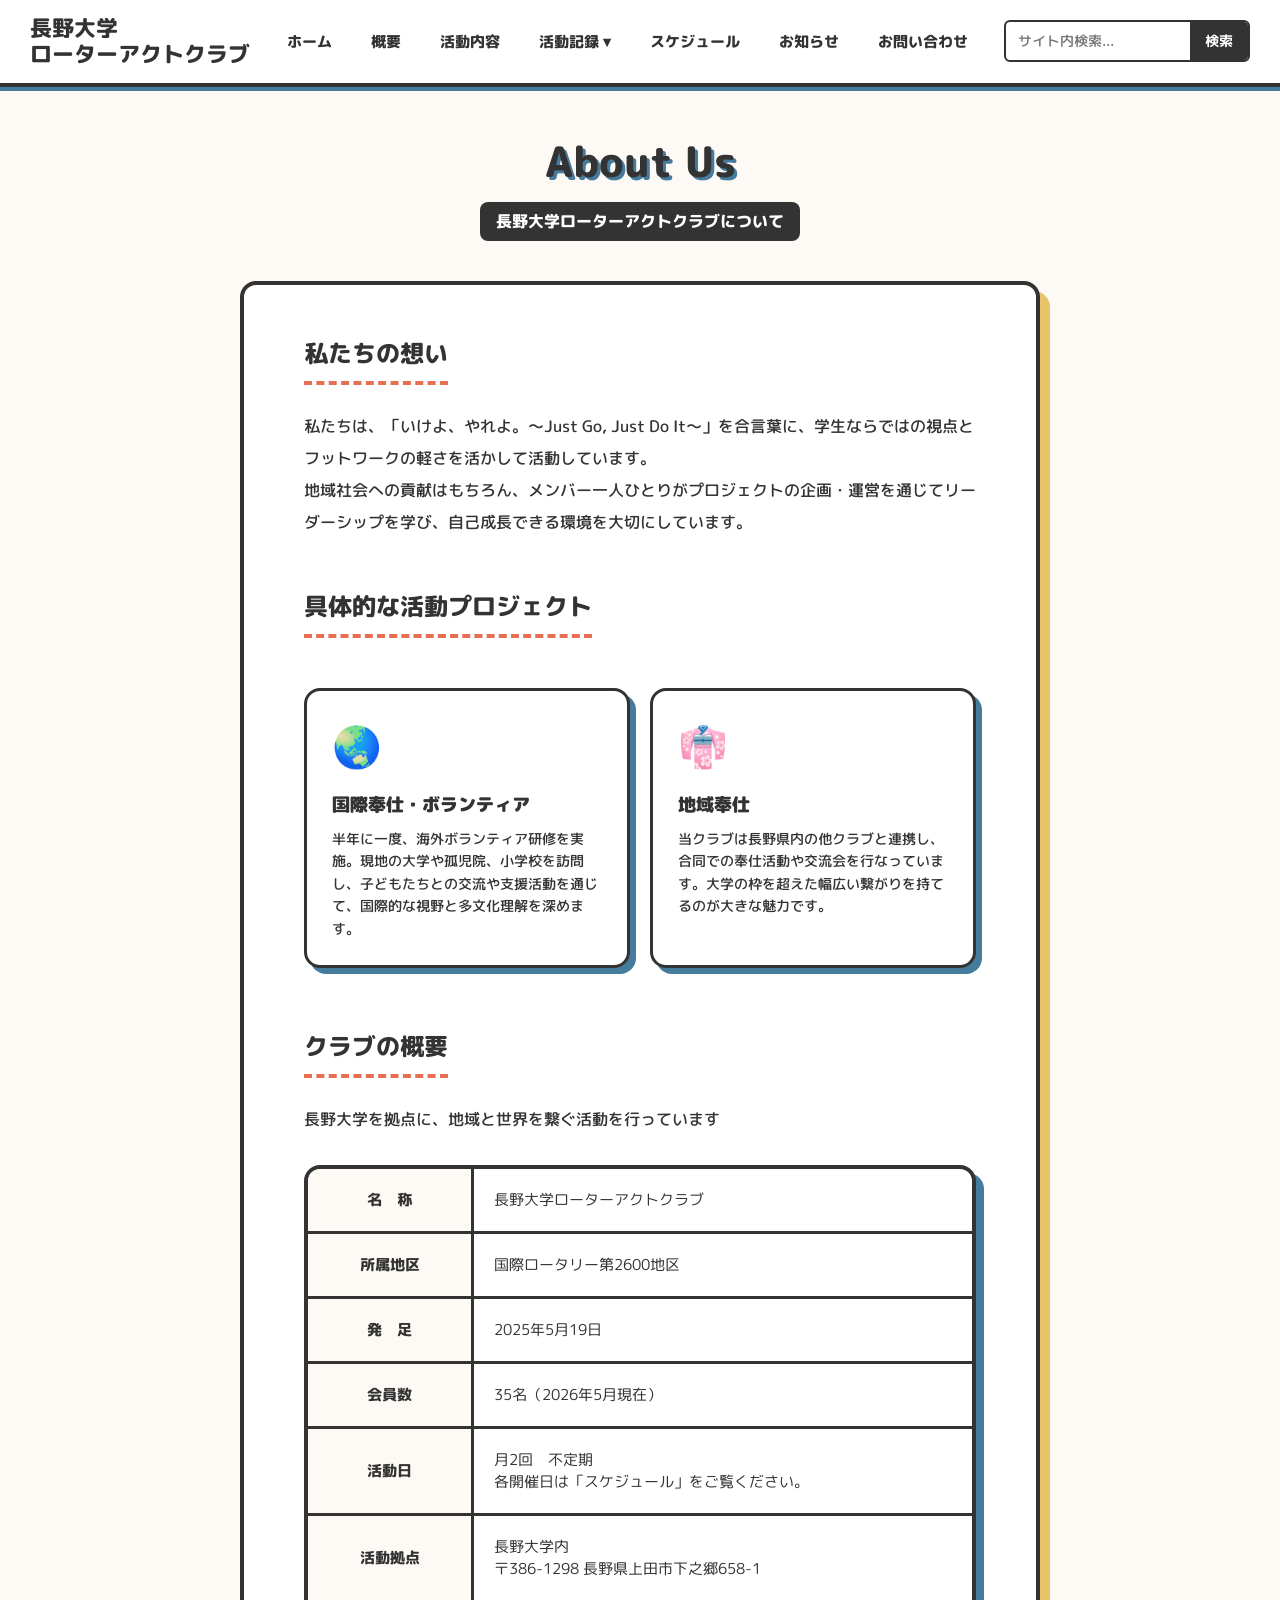
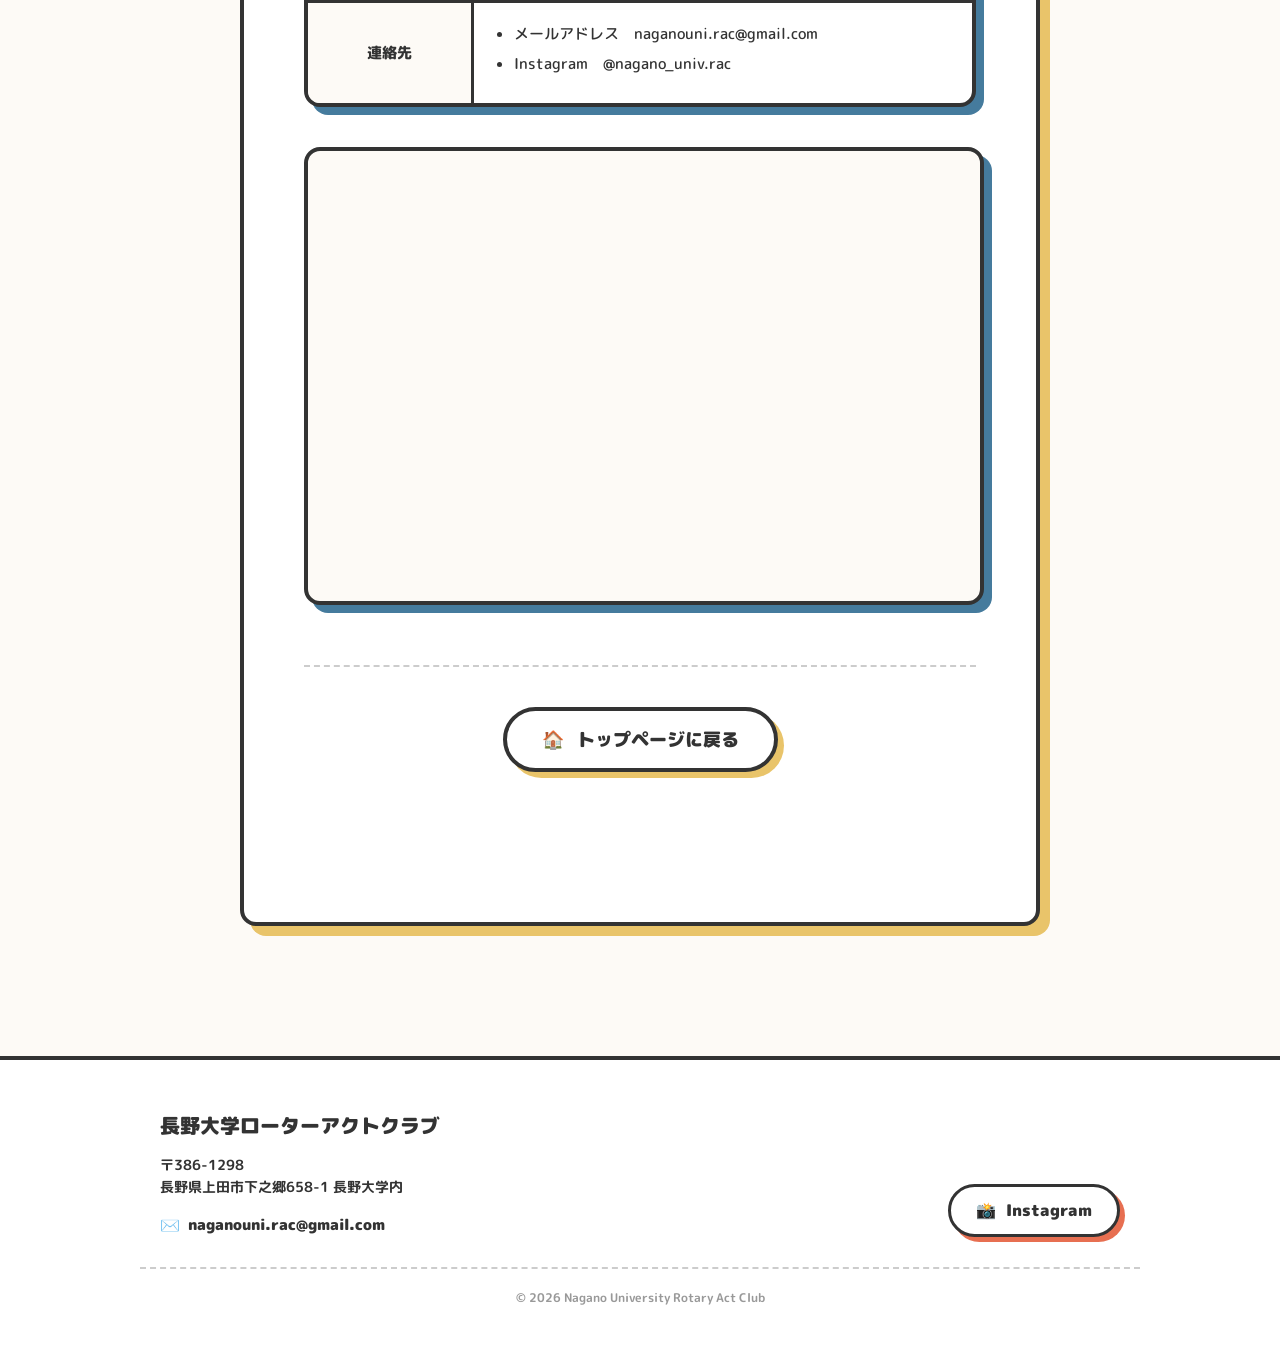
==== commit 3b32fe18: "Add files via upload" ====
--- a/about.html
+++ b/about.html
@@ -35,10 +35,11 @@
 
         <!-- 検索窓と電話番号 -->
         <div class="header-right">
-            <div class="header-search">
-                <input type="text" placeholder="サイト内検索...">
-                <button type="button">検索</button>
-            </div>
+            <form action="search.html" method="get" class="header-search" style="margin: 0;">
+                <input type="text" name="q" placeholder="サイト内検索..." required>
+                <button type="submit">検索</button>
+            </form>
+        </div>
     </header>
 
     <!-- ★ 概要ページのメインコンテンツ ★ -->
@@ -103,10 +104,6 @@
                             <td>2025年5月19日</td>
                         </tr>
                         <tr>
-                            <th>提　唱</th>
-                            <td>上田六文銭ロータリークラブ</td>
-                        </tr>
-                        <tr>
                             <th>会員数</th>
                             <td>35名（2026年5月現在）</td>
                         </tr>
@@ -128,15 +125,10 @@
                             <th>連絡先</th>
                             <td>
                                 <ul>
-                                    <li>電話番号　000(000)0000</li>
                                     <li>メールアドレス　naganouni.rac@gmail.com</li>
-                                    <li>Instagram　@nagano_univ_rac</li>
+                                    <li>Instagram　@nagano_univ.rac</li>
                                 </ul>
                             </td>
-                        </tr>
-                        <tr>
-                            <th>入会費</th>
-                            <td>なし / 年会費：1000円</td>
                         </tr>
                     </tbody>
                 </table>
@@ -167,9 +159,6 @@
                 <p class="footer-address">〒386-1298<br>長野県上田市下之郷658-1 長野大学内</p>
             
                 <div class="footer-contact">
-                    <a href="tel:0268XXXXXX" class="contact-link">
-                        <span class="contact-icon">📞</span> 0268-XX-XXXX
-                    </a>
                     <a href="mailto:example@nagano-u.ac.jp" class="contact-link">
                         <span class="contact-icon">✉️</span> naganouni.rac@gmail.com
                     </a>
--- a/style.css
+++ b/style.css
@@ -1,158 +1,116 @@
 @import url('https://fonts.googleapis.com/css2?family=M+PLUS+Rounded+1c:wght@500;800&display=swap');
 
 /* ====================================================
-   1. 全体設定・カラーパレット（変数）
+   1. 全体設定・カラーパレット（Variables & Base）
    ==================================================== */
 :root {
-  /* 古い変数名と新しい変数名を統合し、最新のポップな色に統一しています */
-  --bg-color: #fdfaf6;
-  --card-bg: #ffffff;
-  --text-main: #333333;
-  --accent: #e76f51;
-  --accent-red: #e76f51;
-  --accent-yellow: #e9c46a;
-  --accent-green: #2a9d8f;
-  --accent-blue: #457b9d;
-  --line-color: #cccccc;
-  --border-thick: 4px solid #333333;
+    --bg-color: #fdfaf6;
+    --card-bg: #ffffff;
+    --text-main: #333333;
+    --accent: #e76f51;
+    --accent-red: #e76f51;
+    --accent-yellow: #e9c46a;
+    --accent-green: #2a9d8f;
+    --accent-blue: #457b9d;
+    --line-color: #cccccc;
+    --border-thick: 4px solid #333333;
 }
 
 body {
-  font-family: 'M PLUS Rounded 1c', 'ヒラギノ丸ゴ ProN', 'Hiragino Maru Gothic ProN', 'メイリオ', Meiryo, sans-serif;
-  background-color: var(--bg-color);
-  color: var(--text-main);
-  margin: 0;
-  padding: 0;
-  min-height: 100vh;
-  display: flex;
-  flex-direction: column;
-}
-
-/* フッターを下に押し下げるための魔法 */
+    font-family: 'M PLUS Rounded 1c', 'ヒラギノ丸ゴ ProN', 'Hiragino Maru Gothic ProN', 'メイリオ', Meiryo, sans-serif;
+    background-color: var(--bg-color);
+    color: var(--text-main);
+    margin: 0;
+    padding: 0;
+    min-height: 100vh;
+    display: flex;
+    flex-direction: column;
+}
+
+/* ページ全体の隙間調整・フッター押し下げ */
 .page-body {
-  flex: 1;
-}
+    flex: 1;
+    padding: 130px 20px 80px; 
+    display: flex; 
+    flex-direction: column; 
+    align-items: center; 
+    width: 100%; 
+    box-sizing: border-box;
+}
+
+/* トップページ特有のヘッダー隙間調整 */
+.home-body { padding-top: 75px !important; }
+.home-body .page-body { padding-top: 40px !important; }
 
 /* セクション共通タイトル */
 .section-title {
-  font-size: 32px;
-  font-weight: 900;
-  margin: 0;
-  text-align: center;
-}
-
+    font-size: 32px;
+    font-weight: 900;
+    margin: 0;
+    text-align: center;
+}
 .section-subtitle {
-  font-size: 14px;
-  color: #666;
-  font-weight: bold;
-  margin: 5px 0 0 0;
-  text-align: center;
-}
-
-/* ====================================================
-   2. ヘッダー（ナビゲーション）
+    font-size: 14px;
+    color: #666;
+    font-weight: bold;
+    margin: 5px 0 0 0;
+    text-align: center;
+}
+
+
+/* ====================================================
+   2. ヘッダー＆ナビゲーション（Header & Nav）
    ==================================================== */
 .site-header {
-  position: fixed;
-  top: 0;
-  left: 0;
-  width: 100%;
-  background-color: var(--card-bg);
-  border-bottom: var(--border-thick);
-  display: flex;
-  justify-content: space-between;
-  align-items: center;
-  padding: 16px 30px;
-  box-sizing: border-box;
-  z-index: 1000;
-  box-shadow: 0 4px 0px var(--accent-blue);
+    position: fixed;
+    top: 0;
+    left: 0;
+    width: 100%;
+    background-color: var(--card-bg);
+    border-bottom: var(--border-thick);
+    display: flex;
+    justify-content: space-between;
+    align-items: center;
+    padding: 16px 30px;
+    box-sizing: border-box;
+    z-index: 1000;
+    box-shadow: 0 4px 0px var(--accent-blue);
 }
 
 .header-logo {
-  font-size: 26px;
-  font-weight: 800;
-  color: var(--text-main);
-  line-height: 1.2;
-  white-space: nowrap;
+    font-size: 26px;
+    font-weight: 800;
+    color: var(--text-main);
+    line-height: 1.2;
+    white-space: nowrap;
 }
 
 .header-nav ul {
-  display: flex;
-  list-style: none;
-  margin: 0;
-  padding: 0;
-  gap: 20px;
-  white-space: nowrap;
+    display: flex;
+    list-style: none;
+    margin: 0;
+    padding: 0;
+    gap: 20px;
+    white-space: nowrap;
 }
 
 .header-nav a {
-  text-decoration: none;
-  color: var(--text-main);
-  font-weight: 800;
-  font-size: 17px;
-  padding: 8px 16px;
-  border-radius: 20px;
-  transition: all 0.2s ease;
-}
-
+    text-decoration: none;
+    color: var(--text-main);
+    font-weight: 800;
+    font-size: 17px;
+    padding: 8px 16px;
+    border-radius: 20px;
+    transition: all 0.2s ease;
+}
 .header-nav a:hover {
-  background-color: var(--accent);
-  color: #fff;
-  transform: translateY(-2px);
-}
-
-.header-right {
-  display: flex;
-  align-items: center;
-  gap: 20px;
-}
-
-.header-search {
-  display: flex;
-  border: 3px solid var(--text-main);
-  border-radius: 8px;
-  overflow: hidden;
-}
-
-.header-search input {
-  border: none;
-  padding: 10px 14px;
-  outline: none;
-  font-family: inherit;
-  font-weight: 500;
-  width: 170px;
-  font-size: 15px;
-  color: var(--text-main);
-  background-color: var(--bg-color);
-}
-
-.header-search button {
-  background-color: var(--text-main);
-  color: #ffffff;
-  border: none;
-  padding: 0 18px;
-  font-size: 15px;
-  cursor: pointer;
-  font-family: inherit;
-  font-weight: 800;
-  transition: background-color 0.2s ease;
-}
-
-.header-search button:hover {
-  background-color: var(--accent);
-}
-
-
-/* ====================================================
-   ヘッダー：ドロップダウンメニュー（確実に隠す版）
-   ==================================================== */
-
-.dropdown {
-    position: relative;
-    display: inline-block;
-}
-
-/* マウスを乗せるまでは【絶対に】隠しておく */
+    background-color: var(--accent);
+    color: #fff;
+    transform: translateY(-2px);
+}
+
+/* --- ドロップダウンメニュー --- */
+.dropdown { position: relative; display: inline-block; }
 .dropdown-content {
     display: none !important; 
     position: absolute;
@@ -169,13 +127,7 @@
     list-style: none;
     margin: 10px 0 0 0;
 }
-
-/* マウスを「活動記録」に乗せた時だけ【絶対に】表示する */
-.dropdown:hover .dropdown-content {
-    display: block !important; 
-}
-
-/* メニュー内のリンクのデザイン */
+.dropdown:hover .dropdown-content { display: block !important; }
 .dropdown-content a {
     display: block;
     padding: 12px 20px !important;
@@ -184,240 +136,177 @@
     font-size: 15px !important;
     transition: background 0.2s;
 }
-
 .dropdown-content a:hover {
     background-color: var(--bg-color);
     color: var(--accent-red) !important;
     transform: none !important;
 }
 
-/* スマホ版ではタップしやすいように最初から並べておく設定 */
-@media (max-width: 768px) {
-    .dropdown-content {
-        position: static !important;
-        display: block !important; 
-        transform: none !important;
-        box-shadow: none !important;
-        border: none !important;
-        background: none !important;
-        padding: 0 !important;
-        margin: 0 !important;
-    }
-    .dropdown-content a {
-        padding: 8px 16px !important;
-        font-size: 14px !important;
-        text-align: left;
-    }
-    .dropbtn {
-        display: none !important;
-    }
-}
-
-
-/* ====================================================
-   3. メインビジュアル（スライドショー最終版）
+/* --- サイト内検索窓（黒太枠・黒ボタン） --- */
+.header-right { display: flex; align-items: center; gap: 20px; }
+.header-search, .header-search form {
+    display: flex;
+    align-items: stretch;
+    border: 2px solid #333;
+    border-radius: 6px;
+    overflow: hidden;
+    height: 38px;
+    margin: 0;
+    background-color: #fff;
+}
+.header-search input {
+    border: none;
+    padding: 0 12px;
+    outline: none;
+    font-size: 14px;
+    width: 160px;
+    background-color: transparent;
+    color: var(--text-main);
+    font-family: inherit;
+    font-weight: 500;
+}
+.header-search button {
+    background-color: #333;
+    color: #fff;
+    border: none;
+    padding: 0 15px;
+    cursor: pointer;
+    font-weight: bold;
+    font-size: 14px;
+    font-family: inherit;
+    transition: background-color 0.2s;
+}
+.header-search button:hover { background-color: #555; }
+
+
+/* ====================================================
+   3. メインビジュアル＆スライドショー (Main Visual)
    ==================================================== */
 .main-visual-full {
-  width: 100vw; 
-  margin-left: calc(50% - 50vw); 
-  height: auto; 
-  aspect-ratio: 16 / 9; 
-  max-height: 800px; 
-  position: relative;
-  overflow: hidden;
-  padding: 0;
-  margin-top: 0;
-  margin-bottom: 0; 
-  border: none; 
-  line-height: 0; 
-}
-
-.slideshow,
-.slide-wrapper {
-  width: 100%;
-  height: 100%;
-  margin: 0;
-  padding: 0;
-  display: flex;
-}
-
-.slide-wrapper {
-  transition: transform 0.6s cubic-bezier(0.25, 1, 0.5, 1);
-}
-
+    position: relative;
+    width: 100%;
+    height: calc(100vh - 75px); 
+    min-height: 500px;
+    overflow: hidden;
+    margin: 0;
+    padding: 0;
+}
+
+.main-visual-full::before {
+    content: "";
+    position: absolute;
+    top: 0;
+    left: 0;
+    width: 100%;
+    height: 100%;
+    background: linear-gradient(
+        to right, 
+        rgba(255, 255, 255, 0.9) 0%,   
+        rgba(255, 255, 255, 0) 15%,    
+        rgba(255, 255, 255, 0) 85%,    
+        rgba(255, 255, 255, 0.9) 100%  
+    );
+    pointer-events: none; 
+    z-index: 1; 
+}
+
+.slideshow, .slide-wrapper { width: 100%; height: 100%; margin: 0; padding: 0; display: flex; }
+.slide-wrapper { transition: transform 0.6s cubic-bezier(0.25, 1, 0.5, 1); }
 .slide {
-  flex: 0 0 100%;
-  width: 100%;
-  height: 100%;
-  margin: 0;
-  padding: 0;
-  background-size: cover; 
-  background-position: center; 
-  background-repeat: no-repeat;
-  border: none;
-}
-
-/* 各スライドの背景色・画像 */
-.slide1 { 
-  background-image: url('2.jpeg'); 
-  background-color: var(--accent-blue); 
-}
-.slide2 { 
-  background-image: url('3.jpeg'); 
-  background-color: var(--accent); 
-}
-.slide3 { 
-  background-image: url('1.jpeg'); 
-  background-color: var(--accent-yellow); 
-}
-
-/* 写真の上に乗る文字の枠 */
+    flex: 0 0 100%;
+    width: 100%;
+    height: 100%;
+    background-size: cover;      
+    background-position: center; 
+    background-repeat: no-repeat;
+}
+.slide1 { background-image: url('2.jpeg'); background-color: var(--accent-blue); }
+.slide2 { background-image: url('3.jpeg'); background-color: var(--accent); }
+.slide3 { background-image: url('1.jpeg'); background-color: var(--accent-yellow); }
+
 .main-visual-content-overlay {
-  position: absolute;
-  top: 50%;
-  left: 50%;
-  transform: translate(-50%, -50%);
-  z-index: 10;
-  background-color: rgba(253, 250, 246, 0.9);
-  border: var(--border-thick);
-  border-radius: 16px;
-  padding: 40px 50px;
-  text-align: center;
-  box-shadow: 8px 8px 0px var(--accent);
-  width: 85%;
-  max-width: 700px;
-  line-height: 1.5; /* ここで文字の高さを戻す */
-}
-
-.catchphrase {
-  font-size: 38px;
-  color: var(--text-main);
-  margin: 0 0 20px 0;
-  font-weight: 800;
-}
-
-.sub-catchphrase {
-  font-size: 16px;
-  font-weight: 800;
-  margin: 0;
-  background-color: var(--text-main);
-  color: #ffffff;
-  display: inline-block;
-  padding: 8px 16px;
-  border-radius: 8px;
-}
-
-/* 矢印ボタン */
+    position: absolute;
+    top: 50%;
+    left: 50%;
+    transform: translate(-50%, -50%);
+    z-index: 2;
+    background-color: rgba(253, 250, 246, 0.9);
+    border: var(--border-thick);
+    border-radius: 16px;
+    padding: 40px 50px;
+    text-align: center;
+    box-shadow: 8px 8px 0px var(--accent);
+    width: 85%;
+    max-width: 700px;
+    line-height: 1.5;
+}
+.catchphrase { font-size: 38px; color: var(--text-main); margin: 0 0 20px 0; font-weight: 800; }
+.sub-catchphrase { font-size: 16px; font-weight: 800; margin: 0; background-color: var(--text-main); color: #ffffff; display: inline-block; padding: 8px 16px; border-radius: 8px; }
+
 .slider-btn {
-  position: absolute;
-  top: 50%;
-  transform: translateY(-50%);
-  z-index: 20;
-  background-color: var(--card-bg);
-  border: var(--border-thick);
-  color: var(--text-main);
-  width: 50px;
-  height: 50px;
-  border-radius: 50%;
-  font-size: 20px;
-  font-weight: 800;
-  cursor: pointer;
-  box-shadow: 4px 4px 0px var(--accent);
-  transition: all 0.2s ease;
-  display: flex;
-  align-items: center;
-  justify-content: center;
-}
-
+    position: absolute;
+    top: 50%;
+    transform: translateY(-50%);
+    z-index: 2;
+    background-color: var(--card-bg);
+    border: var(--border-thick);
+    color: var(--text-main);
+    width: 50px;
+    height: 50px;
+    border-radius: 50%;
+    font-size: 20px;
+    font-weight: 800;
+    cursor: pointer;
+    box-shadow: 4px 4px 0px var(--accent);
+    transition: all 0.2s ease;
+    display: flex;
+    align-items: center;
+    justify-content: center;
+}
 .slider-btn:hover {
-  transform: translateY(-50%) translate(2px, 2px);
-  box-shadow: 2px 2px 0px var(--accent);
-  background-color: var(--accent-blue);
-  color: #ffffff;
-}
-
+    transform: translateY(-50%) translate(2px, 2px);
+    box-shadow: 2px 2px 0px var(--accent);
+    background-color: var(--accent-blue);
+    color: #ffffff;
+}
 .prev-btn { left: 20px; }
 .next-btn { right: 20px; }
 
 
 /* ====================================================
-   4. トップページ各セクション (About, Events, Voices, CTA)
+   4. トップページ各セクション (Top Page)
    ==================================================== */
 .about-section {
-  width: 90%;
-  max-width: 1000px;
-  margin: 60px auto 80px;
-  background-color: var(--card-bg);
-  border: var(--border-thick);
-  border-radius: 20px;
-  box-shadow: 10px 10px 0px var(--accent-blue);
-  padding: 50px 60px;
-  box-sizing: border-box;
-}
-
-.about-layout {
-  display: flex;
-  align-items: center;
-  gap: 50px;
-}
-
-.about-left, .about-right {
-  flex: 1;
-}
-
-.about-text {
-  font-size: 17px; 
-  line-height: 2; 
-  font-weight: 500;
-  margin: 0 0 25px 0;
-}
-
+    width: 90%; max-width: 1000px; margin: 60px auto 80px; padding: 50px 60px;
+    background-color: var(--card-bg); border: var(--border-thick); border-radius: 20px;
+    box-shadow: 10px 10px 0px var(--accent-blue); box-sizing: border-box;
+}
+.about-layout { display: flex; align-items: center; gap: 50px; }
+.about-left, .about-right { flex: 1; }
+.about-text { font-size: 17px; line-height: 2; font-weight: 500; margin: 0 0 25px 0; }
 .about-btn {
-  display: inline-block;
-  font-size: 16px;
-  color: #ffffff;
-  font-weight: 800;
-  background-color: var(--accent);
-  padding: 12px 28px;
-  border-radius: 30px;
-  text-decoration: none;
-  border: 3px solid var(--text-main);
-  box-shadow: 4px 4px 0px var(--text-main);
-  transition: all 0.2s ease;
-}
-
-.about-btn:hover {
-  transform: translate(3px, 3px);
-  box-shadow: 1px 1px 0px var(--text-main);
-  background-color: var(--accent-blue);
-}
-
-.about-highlights {
-  display: flex;
-  flex-direction: column; 
-  gap: 20px;
-}
-
-.highlight-item {
-  display: flex;
-  align-items: center;
-  background-color: #fdfaf6;
-  border: 3px solid var(--text-main);
-  border-radius: 12px;
-  padding: 20px 25px;
-  box-shadow: 4px 4px 0px var(--accent-yellow);
-  transition: transform 0.2s ease;
-}
-
-.highlight-item:hover {
-  transform: translate(-3px, -3px); 
-}
-
-.highlight-icon { font-size: 44px; margin-right: 20px; }
-.highlight-text h4 { margin: 0 0 5px 0; font-size: 19px; font-weight: 800; border-bottom: 3px solid var(--accent-blue); display: inline-block; padding-bottom: 3px; }
-.highlight-text p { margin: 0; font-size: 14px; font-weight: 500; line-height: 1.5; }
-
-/* 次回のイベント案内 */
+    display: inline-block; font-size: 16px; font-weight: 800; color: #ffffff; background-color: var(--accent);
+    padding: 12px 28px; border-radius: 30px; text-decoration: none; border: 3px solid var(--text-main);
+    box-shadow: 4px 4px 0px var(--text-main); transition: all 0.2s ease;
+}
+.about-btn:hover { transform: translate(3px, 3px); box-shadow: 1px 1px 0px var(--text-main); background-color: var(--accent-blue); }
+
+.about-image-wrapper { width: 100%; display: flex; justify-content: center; align-items: center; padding: 10px; margin-top: 0; }
+.about-image {
+    width: 100%; height: auto; max-height: 550px; object-fit: contain; 
+    background-color: transparent; border: var(--border-thick); border-radius: 16px;
+    box-shadow: 8px 8px 0px var(--accent-yellow); transform: rotate(2deg); transition: transform 0.3s ease;
+}
+.about-image:hover { transform: rotate(0deg) scale(1.02); }
+
+/* ハイライト版（写真がない場合用） */
+.about-highlights { display: flex; flex-direction: column; gap: 20px; }
+.highlight-item { display: flex; align-items: center; background-color: var(--bg-color); border: 3px solid var(--text-main); border-radius: 15px; padding: 20px 25px; box-shadow: 6px 6px 0px var(--accent-yellow); transition: transform 0.2s; }
+.highlight-item:hover { transform: translateY(-5px); }
+.highlight-icon { font-size: 40px; margin-right: 20px; }
+.highlight-text h4 { margin: 0 0 5px 0; font-size: 18px; font-weight: 900; }
+.highlight-text p { margin: 0; font-size: 14px; font-weight: bold; }
+
 .next-event-section { margin-bottom: 80px; }
 .next-event-card { background-color: var(--card-bg); border: var(--border-thick); border-radius: 20px; padding: 40px 30px 30px 30px; position: relative; box-shadow: 10px 10px 0px var(--accent-green); margin-top: 40px; }
 .event-badge { position: absolute; top: -25px; left: 20px; background-color: var(--accent-red); color: white; font-weight: 900; font-size: 18px; padding: 8px 25px; border: var(--border-thick); border-radius: 50px; transform: rotate(-3deg); box-shadow: 4px 4px 0px #333; }
@@ -426,14 +315,12 @@
 .event-details { background: #f0f0f0; padding: 15px; border-radius: 10px; border-left: 10px solid var(--accent-green); }
 .event-details p { margin: 5px 0; font-size: 16px; font-weight: 900; }
 
-/* メンバーの声 */
 .voices-grid { display: flex; gap: 25px; margin-top: 30px; }
 .voice-card { flex: 1; background-color: var(--card-bg); border: var(--border-thick); border-radius: 20px; padding: 30px; box-shadow: 10px 10px 0px var(--accent-yellow); }
 .voice-icon { font-size: 40px; margin-bottom: 15px; }
 .voice-text { font-weight: 800; line-height: 1.7; margin-bottom: 20px; font-size: 16px; }
 .voice-author { font-size: 14px; color: #666; text-align: right; font-weight: 900; border-top: 2px dashed #ddd; padding-top: 10px; }
 
-/* お問い合わせ CTA */
 .cta-box { background-color: var(--accent-red); border: var(--border-thick); border-radius: 20px; padding: 60px 20px; text-align: center; color: white; box-shadow: 12px 12px 0px #333; }
 .cta-title { font-size: 32px; font-weight: 900; margin-bottom: 15px; line-height: 1.3; }
 .cta-text { font-size: 16px; font-weight: bold; margin-bottom: 40px; line-height: 1.7; }
@@ -442,141 +329,121 @@
 
 
 /* ====================================================
-   ★復旧★ 概要ページ（about.html）の詳細デザイン
-   ==================================================== */
-
-/* 各セクション（活動方針など）の区切り */
-.about-detail-section {
-    margin-bottom: 50px;
-}
-
-/* 概要ページ内の小見出し */
-.detail-heading {
-    font-size: 24px;
-    color: var(--text-main);
-    border-bottom: 4px dashed var(--accent-red);
-    padding-bottom: 10px;
-    margin: 0 0 25px 0;
-    font-weight: 800;
-    display: inline-block;
-}
-
-.detail-text {
-    font-size: 16px;
-    color: var(--text-main);
-    line-height: 2;
-    margin: 0;
-    font-weight: 500;
-}
-
-/* プロジェクト紹介のカード並び */
-.project-cards {
-    display: flex;
-    gap: 20px;
-    margin-top: 25px;
-}
-
-.project-card {
-    flex: 1;
-    background-color: #ffffff;
-    border: 3px solid var(--text-main);
-    border-radius: 16px;
-    padding: 25px;
-    box-shadow: 6px 6px 0px var(--accent-blue);
-    transition: transform 0.2s ease;
-}
-
-.project-card:hover {
-    transform: translateY(-5px);
-}
-
-.project-icon {
-    font-size: 40px;
-    margin-bottom: 15px;
-}
-
-.project-card h4 {
-    font-size: 18px;
-    margin: 0 0 10px 0;
-    color: var(--text-main);
-    font-weight: 900;
-}
-
-.project-card p {
-    font-size: 14px;
-    line-height: 1.6;
-    margin: 0;
-    color: var(--text-main);
-    font-weight: 500;
-}
+   5. お知らせ・活動記録一覧（News & Activity List）
+   ==================================================== */
+.top-news-section { width: 100%; max-width: 800px; margin: 0 auto 80px; padding: 0 20px; box-sizing: border-box; }
+.top-news-header { margin-bottom: 30px; }
+.news-board { background-color: var(--card-bg); border: var(--border-thick); border-radius: 20px; padding: 40px; box-shadow: 10px 10px 0px var(--accent-blue); position: relative; }
+.news-container { width: 100%; max-width: 800px; margin: 0 auto; background-color: var(--card-bg); border: var(--border-thick); border-radius: 16px; padding: 40px; box-shadow: 10px 10px 0px var(--accent-blue); box-sizing: border-box; }
+
+.news-list, #top-news-list { list-style: none; padding: 0; margin: 0; }
+.news-item { border-bottom: 2px dashed var(--line-color); padding: 20px 0; transition: all 0.3s ease; }
+.news-item:last-child { border-bottom: none; }
+.news-link { display: flex; align-items: center; text-decoration: none; color: var(--text-main); transition: all 0.2s ease; border-radius: 8px; }
+.news-link:not(.nolink):hover { background-color: #fdfaf6; transform: translateX(10px); }
+
+.news-meta { width: 180px; flex-shrink: 0; display: flex; flex-direction: column; gap: 8px; align-items: flex-start; }
+.news-date { font-size: 15px; font-weight: 800; }
+.news-category { font-size: 12px; font-weight: 800; padding: 4px 10px; border-radius: 20px; border: 2px solid var(--text-main); background-color: #ffffff; }
+
+.cat-default { box-shadow: 2px 2px 0px var(--accent-blue); }
+.cat-event { box-shadow: 2px 2px 0px var(--accent-yellow); }
+.cat-report { box-shadow: 2px 2px 0px var(--accent-green); }
+.cat-important { box-shadow: 2px 2px 0px var(--accent-red); color: var(--accent-red); }
+
+.news-title { font-size: 16px; font-weight: 800; line-height: 1.5; flex-grow: 1; }
+.news-loading, .news-error { text-align: center; padding: 40px; font-weight: 800; color: var(--accent-blue); }
+.news-more-btn { display: inline-block; padding: 10px 25px; font-weight: 800; color: #333; text-decoration: none; background-color: #fdfaf6; border: 3px solid #333; border-radius: 10px; box-shadow: 4px 4px 0px var(--accent-red); transition: all 0.2s ease; }
+.news-more-btn:hover { transform: translate(2px, 2px); box-shadow: 2px 2px 0px var(--accent-red); }
+.news-board-footer { text-align: right; margin-top: 30px; }
+
+
+/* ====================================================
+   6. 記事詳細・PDF・幹事日記カード（Article Details）
+   ==================================================== */
+.activity-wrapper { width: 100%; max-width: 800px; margin: 0 auto 60px; display: flex; flex-direction: column; gap: 40px; padding: 0 20px; box-sizing: border-box; }
+.activity-card { display: flex; flex-direction: column; background-color: var(--card-bg); border: var(--border-thick); border-radius: 20px; overflow: hidden; box-shadow: 8px 8px 0px var(--accent-blue); margin-bottom: 40px; height: auto; min-height: min-content; }
+.activity-card:hover { transform: translate(-2px, -2px); box-shadow: 10px 10px 0px var(--accent-blue); }
+.activity-img { height: 200px; border-bottom: var(--border-thick); }
+.activity-img img { width: 100%; height: 100%; object-fit: cover; display: block; }
+.activity-content { padding: 30px; display: flex; flex-direction: column; gap: 15px; width: 100%; box-sizing: border-box; }
+.activity-content .button-container { display: flex; justify-content: flex-end; margin-top: auto; }
+.activity-meta { display: flex; align-items: center; gap: 15px; margin-bottom: 15px; }
+.activity-date { font-weight: 800; }
+.activity-tag { font-size: 12px; font-weight: 800; padding: 4px 12px; border-radius: 20px; background-color: var(--accent-green); color: #ffffff; border: 2px solid var(--text-main); }
+.activity-heading { font-size: 20px; font-weight: 900; margin: 0 0 15px 0; line-height: 1.4; }
+.activity-text { font-size: 15px; line-height: 1.8; margin: 0; }
+
+.single-article-container { background-color: var(--card-bg) !important; border: var(--border-thick) !important; border-radius: 25px !important; padding: 40px !important; box-shadow: 12px 12px 0px var(--accent-yellow) !important; max-width: 900px; margin: 40px auto; }
+.article-title { font-size: 32px; font-weight: 900; line-height: 1.3; margin-bottom: 20px; }
+.article-main-img { width: 100%; max-width: 100%; height: auto; border: var(--border-thick); border-radius: 15px; overflow: hidden; margin: 30px 0; line-height: 0; }
+.article-main-img img { width: 100%; height: auto; display: block; object-fit: contain; }
+.article-body { font-size: 17px; line-height: 1.8; color: var(--text-main); }
+
+.pdf-container {
+    width: 100%; height: 700px; border: var(--border-thick); border-radius: 15px; overflow: hidden; 
+    margin-top: 30px; box-shadow: 8px 8px 0px var(--accent-blue); background-color: #fff;
+}
+.pdf-container iframe { width: 100%; height: 100%; border: none; }
+
+
+/* ====================================================
+   7. 下層ページ共通設定 (Lower Pages: About, Schedule, etc.)
+   ==================================================== */
+.page-header { text-align: center; margin-bottom: 40px; }
+.page-title { font-size: 42px; margin: 0 0 10px 0; font-weight: 800; text-shadow: 3px 3px 0px var(--accent-blue); }
+.page-subtitle { font-size: 16px; font-weight: 800; background-color: var(--text-main); color: #ffffff; padding: 8px 16px; border-radius: 8px; display: inline-block; margin: 0; }
+
+.about-container, .contact-container, .schedule-container { width: 100%; max-width: 800px; background-color: var(--card-bg); border: var(--border-thick); border-radius: 16px; padding: 50px 60px; box-shadow: 10px 10px 0px var(--accent-yellow); box-sizing: border-box; }
+
+/* 概要ページ特有 */
+.about-detail-section { margin-bottom: 50px; }
+.detail-heading { font-size: 24px; color: var(--text-main); border-bottom: 4px dashed var(--accent-red); padding-bottom: 10px; margin: 0 0 25px 0; font-weight: 800; display: inline-block; }
+.detail-text { font-size: 16px; color: var(--text-main); line-height: 2; margin: 0; font-weight: 500; }
+.project-cards { display: flex; gap: 20px; margin-top: 25px; }
+.project-card { flex: 1; background-color: #ffffff; border: 3px solid var(--text-main); border-radius: 16px; padding: 25px; box-shadow: 6px 6px 0px var(--accent-blue); transition: transform 0.2s ease; }
+.project-card:hover { transform: translateY(-5px); }
+.project-icon { font-size: 40px; margin-bottom: 15px; }
+.project-card h4 { font-size: 18px; margin: 0 0 10px 0; color: var(--text-main); font-weight: 900; }
+.project-card p { font-size: 14px; line-height: 1.6; margin: 0; color: var(--text-main); font-weight: 500; }
+
+/* テーブル（概要表） */
+.overview-table-section { margin-top: 60px; margin-bottom: 20px; width: 100%; }
+.overview-table { width: 100%; border-collapse: separate; border-spacing: 0; background-color: var(--card-bg); border: var(--border-thick); border-radius: 16px; box-shadow: 8px 8px 0px var(--accent-blue); overflow: hidden; }
+.overview-table th, .overview-table td { padding: 20px; border-bottom: 3px solid var(--text-main); font-size: 15px; text-align: left; vertical-align: middle; }
+.overview-table tr:last-child th, .overview-table tr:last-child td { border-bottom: none; }
+.overview-table th { width: 25%; background-color: #fdfaf6; font-weight: 800; text-align: center; white-space: nowrap; border-right: 3px solid var(--text-main); }
+.overview-table td ul { margin: 0; padding-left: 20px; }
+.overview-table td ul li { margin-bottom: 8px; font-weight: 500; }
 
 /* マップ埋め込みエリア */
-.map-wrapper {
-    margin-top: 30px;
-    width: 100%;
-    border: var(--border-thick);
-    border-radius: 16px;
-    overflow: hidden;
-    box-shadow: 8px 8px 0px var(--text-main);
-}
-
-.map-placeholder {
-    background-color: var(--accent-blue);
-    color: #fff;
-    text-align: center;
-    padding: 60px 20px;
-    font-weight: 800;
-}
-
-/* ★復旧★ 概要ページの詳細（カード）のスマホ対応 */
-@media (max-width: 768px) {
-    .project-cards {
-        flex-direction: column; /* 縦並びにする */
-    }
-    .about-container {
-        padding: 30px 20px; /* 余白をスマホサイズに */
-    }
-}
-
-
-/* ====================================================
-   ★復旧★ 活動内容ページ（Activity）の専用デザイン
-   ==================================================== */
+.map-wrapper { margin-top: 40px; width: 100%; border: var(--border-thick); border-radius: 16px; overflow: hidden; box-shadow: 8px 8px 0px var(--accent-blue); background-color: #fdfaf6; }
+.map-wrapper iframe { width: 100%; height: 450px; border: none; display: block; }
+
+/* 活動内容ページ (Activity) */
 .activity-container { width: 100%; max-width: 900px; box-sizing: border-box; }
 .activity-category { margin-bottom: 80px; }
 .category-title { font-size: 32px; color: var(--text-main); font-weight: 800; margin: 0 0 15px 0; text-align: center; border-bottom: 4px dashed var(--accent-red); padding-bottom: 10px; }
 .category-title span { display: block; font-size: 14px; color: var(--accent-red); letter-spacing: 2px; margin-bottom: 5px; }
 .category-desc { text-align: center; font-size: 16px; color: var(--text-main); font-weight: 500; margin-bottom: 40px; }
-
-/* ジグザグになる活動カード */
 .activity-container .activity-card { flex-direction: row; margin-bottom: 40px; }
-.activity-container .activity-card:hover { transform: translateY(-5px); }
 .activity-container .activity-card.reverse { flex-direction: row-reverse; box-shadow: -8px 8px 0px var(--accent-yellow); }
-
 .activity-container .activity-img { flex: 1; min-height: 250px; border-bottom: none; border-right: 4px solid var(--text-main); display: flex; align-items: center; justify-content: center; font-size: 24px; font-weight: 800; color: #fff; }
 .activity-container .activity-card.reverse .activity-img { border-right: none; border-left: 4px solid var(--text-main); }
 .activity-container .placeholder-blue { background-color: var(--accent-blue); }
 .activity-container .placeholder-yellow { background-color: var(--accent-yellow); }
-
 .activity-info { flex: 1; padding: 40px; box-sizing: border-box; display: flex; flex-direction: column; justify-content: center; }
 .activity-info h3 { font-size: 22px; color: var(--text-main); font-weight: 800; margin: 0 0 15px 0; line-height: 1.4; }
 .activity-info p { font-size: 15px; color: var(--text-main); font-weight: 500; line-height: 1.8; margin: 0; }
-
 .activity-tags { display: flex; flex-wrap: wrap; gap: 10px; margin-bottom: 15px; }
 .tag { font-size: 13px; font-weight: 800; color: var(--text-main); background-color: #ffffff; border: 2px solid var(--text-main); padding: 4px 12px; border-radius: 20px; box-shadow: 2px 2px 0px var(--accent-yellow); }
 .activity-container .activity-card.reverse .tag { box-shadow: 2px 2px 0px var(--accent-blue); }
-
 .activity-list { list-style: none; padding: 0; margin: 20px 0 0 0; border-top: 2px dashed var(--line-color); padding-top: 15px; }
 .activity-list li { font-size: 14px; color: var(--text-main); line-height: 1.6; margin-bottom: 12px; padding-left: 24px; position: relative; }
-.activity-list li:last-child { margin-bottom: 0; }
 .activity-list li::before { content: "✔"; position: absolute; left: 0; top: 0; color: var(--accent-red); font-weight: 900; font-size: 16px; }
 .activity-container .activity-card.reverse .activity-list li::before { color: var(--accent-blue); }
-.activity-list strong { background: linear-gradient(transparent 60%, var(--accent-yellow) 60%); }
-
-
-/* ====================================================
-   スケジュールページ（Schedule）の専用デザイン
-   ==================================================== */
+
+/* スケジュールページ (Schedule) */
 .yearly-grid { display: grid; grid-template-columns: repeat(2, 1fr); gap: 25px; margin-top: 30px; }
 .month-card { background-color: #ffffff; border: 3px solid var(--text-main); border-radius: 12px; padding: 25px 20px; box-shadow: 4px 4px 0px var(--text-main); transition: transform 0.2s ease; position: relative; overflow: hidden; }
 .month-card:hover { transform: translateY(-5px); }
@@ -592,423 +459,156 @@
 .season-winter .month-badge { border-color: var(--accent-blue); }
 .month-card h4 { margin: 0 0 10px 0; font-size: 18px; color: var(--text-main); font-weight: 800; line-height: 1.4; }
 .month-card p { margin: 0; font-size: 14px; color: var(--text-main); font-weight: 500; line-height: 1.6; }
-
-/* ★復旧★ 活動内容＆スケジュールのスマホ対応 */
-@media (max-width: 768px) {
-    .category-title { font-size: 26px; }
-    .activity-container .activity-card, .activity-container .activity-card.reverse { flex-direction: column; box-shadow: 5px 5px 0px var(--accent-blue); }
-    .activity-container .activity-card.reverse { box-shadow: -5px 5px 0px var(--accent-yellow); }
-    .activity-container .activity-img { min-height: 200px; border-right: none; border-bottom: 4px solid var(--text-main); }
-    .activity-container .activity-card.reverse .activity-img { border-left: none; border-bottom: 4px solid var(--text-main); }
-    .activity-info { padding: 25px 20px; }
-    .activity-category { margin-bottom: 50px; }
-    .yearly-grid { grid-template-columns: 1fr; gap: 20px; }
-}
-
-
-/* ====================================================
-   5. お知らせ（News）セクション
-   ==================================================== */
-.top-news-section { width: 100%; max-width: 800px; margin: 0 auto 80px; padding: 0 20px; box-sizing: border-box; }
-.top-news-header { margin-bottom: 30px; }
-.news-board { background-color: var(--card-bg); border: var(--border-thick); border-radius: 20px; padding: 40px; box-shadow: 10px 10px 0px var(--accent-blue); position: relative; }
-
-/* News / 活動記録一覧の汎用コンテナ */
-.news-container { width: 100%; max-width: 800px; margin: 0 auto; background-color: var(--card-bg); border: var(--border-thick); border-radius: 16px; padding: 40px; box-shadow: 10px 10px 0px var(--accent-blue); box-sizing: border-box; }
-.top-page-news { padding: 30px; box-shadow: 8px 8px 0px var(--accent-yellow); }
-
-.news-list, #top-news-list { list-style: none; padding: 0; margin: 0; }
-.news-item { border-bottom: 2px dashed var(--line-color); padding: 20px 0; transition: all 0.3s ease; }
-.news-item:last-child { border-bottom: none; }
-
-.news-link { display: flex; align-items: center; text-decoration: none; color: var(--text-main); transition: all 0.2s ease; border-radius: 8px; }
-.news-link:not(.nolink):hover { background-color: #fdfaf6; transform: translateX(10px); }
-
-.news-meta { width: 180px; flex-shrink: 0; display: flex; flex-direction: column; gap: 8px; align-items: flex-start; }
-.news-date { font-size: 15px; font-weight: 800; }
-.news-category { font-size: 12px; font-weight: 800; padding: 4px 10px; border-radius: 20px; border: 2px solid var(--text-main); background-color: #ffffff; }
-
-/* カテゴリバッジカラー */
-.cat-default { box-shadow: 2px 2px 0px var(--accent-blue); }
-.cat-event { box-shadow: 2px 2px 0px var(--accent-yellow); }
-.cat-report { box-shadow: 2px 2px 0px var(--accent-green); }
-.cat-important { box-shadow: 2px 2px 0px var(--accent-red); color: var(--accent-red); }
-
-.news-title { font-size: 16px; font-weight: 800; line-height: 1.5; flex-grow: 1; }
-.news-loading, .news-error { text-align: center; padding: 40px; font-weight: 800; color: var(--accent-blue); }
-
-.news-more-btn, .news-more a { display: inline-block; padding: 10px 25px; font-weight: 800; color: #333; text-decoration: none; background-color: #fdfaf6; border: 3px solid #333; border-radius: 10px; box-shadow: 4px 4px 0px var(--accent-red); transition: all 0.2s ease; }
-.news-more-btn:hover, .news-more a:hover { transform: translate(2px, 2px); box-shadow: 2px 2px 0px var(--accent-red); }
-.news-board-footer { text-align: right; margin-top: 30px; }
-
-
-/* ====================================================
-   6. ブログ・活動記録（Activity Log & Article）
-   ==================================================== */
-.activity-wrapper { width: 100%; max-width: 800px; margin: 0 auto 60px; display: flex; flex-direction: column; gap: 40px; padding: 0 20px; box-sizing: border-box; }
-
-.activity-card {
-    display: flex;
-    flex-direction: column; /* 縦並びを基本にする */
-    background-color: var(--card-bg);
-    border: var(--border-thick);
-    border-radius: 20px;
-    overflow: hidden;
-    box-shadow: 8px 8px 0px var(--accent-blue);
-    margin-bottom: 40px;
-    height: auto; /* 🌟高さを自動にする */
-    min-height: min-content; /* 🌟中身に合わせる */
-}
-.activity-card:hover { transform: translate(-2px, -2px); box-shadow: 10px 10px 0px var(--accent-blue); }
-
-.activity-img { height: 200px; border-bottom: var(--border-thick); }
-.activity-img img { width: 100%; height: 100%; object-fit: cover; display: block; }
-.activity-content {
-    padding: 30px; /* 余白をたっぷり取る */
-    display: flex;
-    flex-direction: column;
-    gap: 15px; /* 項目間の隙間 */
-    width: 100%;
-    box-sizing: border-box; /* 🌟パディングを幅に含める */
-}
-.activity-content .button-container {
-    display: flex;
-    justify-content: flex-end; /* 🌟右寄せ */
-    margin-top: auto; /* 🌟テキストが短くても一番下に配置される */
-}
-.activity-meta { display: flex; align-items: center; gap: 15px; margin-bottom: 15px; }
-.activity-date { font-weight: 800; }
-.activity-tag { font-size: 12px; font-weight: 800; padding: 4px 12px; border-radius: 20px; background-color: var(--accent-green); color: #ffffff; border: 2px solid var(--text-main); }
-.activity-heading { font-size: 20px; font-weight: 900; margin: 0 0 15px 0; line-height: 1.4; }
-.activity-text { font-size: 15px; line-height: 1.8; margin: 0; }
-
-/* 記事詳細ページ (article.html) */
-.single-article-container { background-color: var(--card-bg) !important; border: var(--border-thick) !important; border-radius: 25px !important; padding: 40px !important; box-shadow: 12px 12px 0px var(--accent-yellow) !important; max-width: 900px; margin: 40px auto; }
-.article-title { font-size: 32px; font-weight: 900; line-height: 1.3; margin-bottom: 20px; }
-.article-main-img { width: 100%; max-width: 100%; height: auto; border: var(--border-thick); border-radius: 15px; overflow: hidden; margin: 30px 0; line-height: 0; }
-.article-main-img img { width: 100%; height: auto; display: block; object-fit: contain; }
-.article-body { font-size: 17px; line-height: 1.8; color: var(--text-main); }
-
-
-/* ====================================================
-   ★復旧★ お問い合わせページ（Contact）の専用デザイン
-   ==================================================== */
-
-.contact-container {
-    width: 100%;
-    max-width: 800px;
-    margin: 0 auto;
-    background-color: var(--card-bg);
-    border: var(--border-thick);
-    border-radius: 16px;
-    padding: 50px 60px;
-    box-shadow: 10px 10px 0px var(--accent-blue); /* 爽やかなブルーの影 */
-    box-sizing: border-box;
-}
-
-.contact-text {
-    text-align: center;
-    font-size: 16px;
-    font-weight: 800;
-    line-height: 1.8;
-    margin-bottom: 30px;
-    color: var(--text-main);
-}
-
-.contact-subtext {
-    display: block;
-    margin-top: 10px;
-    font-size: 14px;
-    color: var(--accent-red); /* 注意書き用に赤色のアクセン卜 */
-}
-
-/* Googleフォームを埋め込むためのオシャレな枠（点線） */
-.g-form-wrapper {
-    width: 100%;
-    overflow: hidden;
-    border-radius: 12px;
-    border: 3px dashed var(--line-color);
-    background-color: #fdfaf6;
-    margin-bottom: 20px;
-}
-
-/* 中に入るGoogleフォームの設定 */
-.g-form-wrapper iframe {
-    width: 100%;
-    border: none;
-    min-height: 800px; /* フォームの質問数に合わせて後で数字を変えられます */
-}
-
-/* スマホ対応 */
-@media (max-width: 768px) {
-    .contact-container {
-        padding: 30px 20px;
-        box-shadow: 5px 5px 0px var(--accent-blue);
-    }
-    .contact-text {
-        font-size: 14px;
-        text-align: left; /* スマホ画面では左寄せの方が読みやすいため */
-    }
-    /* スマホの時だけ改行を無効化するクラス */
-    .pc-only { 
-        display: none; 
-    }
-}
-
-
-/* ====================================================
-   7. 下層ページ共通設定 (概要、スケジュール等)
-   ==================================================== */
-.page-body { padding: 130px 20px 80px; display: flex; flex-direction: column; align-items: center; width: 100%; box-sizing: border-box; }
-.page-header { text-align: center; margin-bottom: 40px; }
-.page-title { font-size: 42px; margin: 0 0 10px 0; font-weight: 800; text-shadow: 3px 3px 0px var(--accent-blue); }
-.page-subtitle { font-size: 16px; font-weight: 800; background-color: var(--text-main); color: #ffffff; padding: 8px 16px; border-radius: 8px; display: inline-block; margin: 0; }
-
-/* 概要・スケジュールなどのコンテナ */
-.about-container, .contact-container, .schedule-container { width: 100%; max-width: 800px; background-color: var(--card-bg); border: var(--border-thick); border-radius: 16px; padding: 50px 60px; box-shadow: 10px 10px 0px var(--accent-yellow); box-sizing: border-box; }
-
-/* テーブル（概要表） */
-.overview-table-section { margin-top: 60px; margin-bottom: 20px; width: 100%; }
-.overview-table { width: 100%; border-collapse: separate; border-spacing: 0; background-color: var(--card-bg); border: var(--border-thick); border-radius: 16px; box-shadow: 8px 8px 0px var(--accent-blue); overflow: hidden; }
-.overview-table th, .overview-table td { padding: 20px; border-bottom: 3px solid var(--text-main); font-size: 15px; text-align: left; vertical-align: middle; }
-.overview-table tr:last-child th, .overview-table tr:last-child td { border-bottom: none; }
-.overview-table th { width: 25%; background-color: #fdfaf6; font-weight: 800; text-align: center; white-space: nowrap; border-right: 3px solid var(--text-main); }
-.overview-table td ul { margin: 0; padding-left: 20px; }
-.overview-table td ul li { margin-bottom: 8px; font-weight: 500; }
-
-
-/* スケジュール特有 */
-.schedule-section { margin-bottom: 80px; }
 .calendar-legend { display: flex; flex-wrap: wrap; justify-content: center; gap: 15px 25px; margin-bottom: 25px; padding: 15px 20px; background-color: #fdfaf6; border: 3px solid var(--text-main); border-radius: 12px; }
 .legend-item { display: flex; align-items: center; }
 .legend-color { display: inline-block; width: 16px; height: 16px; border-radius: 50%; border: 2px solid var(--text-main); margin-right: 8px; }
 .legend-text { font-size: 14px; font-weight: 800; }
-.g-calendar-wrapper { position: relative; width: 100%; padding-bottom: 70%; border: var(--border-thick); border-radius: 12px; overflow: hidden; box-shadow: 6px 6px 0px var(--accent-blue); background-color: #fff; }
+.g-calendar-wrapper { position: relative; width: 100%; padding-bottom: 70%; border: var(--border-thick); border-radius: 12px; overflow: hidden; box-shadow: 6px 6px 0px var(--accent-blue); background-color: #fff; margin-bottom: 60px; }
 .g-calendar-wrapper iframe { position: absolute; top: 0; left: 0; width: 100%; height: 100%; }
 
-
-/* ====================================================
-   8. おまけコンポーネント (Tree 組織図)
-   ==================================================== */
-.tree { width: 100%; overflow-x: auto; text-align: center; }
-.tree > ul { display: inline-flex; min-width: max-content; padding: 20px 40px 60px; }
-.tree ul { padding-top: 20px; position: relative; display: flex; justify-content: center; padding-left: 0; }
-.tree li { list-style-type: none; position: relative; padding: 20px 15px 0 15px; text-align: center; }
-.tree li::before, .tree li::after { content: ''; position: absolute; top: 0; right: 50%; border-top: 3px solid var(--line-color); width: 50%; height: 20px; }
-.tree li::after { right: auto; left: 50%; border-left: 3px solid var(--line-color); }
-.tree li:only-child::after, .tree li:only-child::before { display: none; }
-.tree li:only-child { padding-top: 0; }
-.tree li:first-child::before, .tree li:last-child::after { border: 0 none; }
-.tree li:first-child::after { border-radius: 12px 0 0 0; }
-.tree li:last-child::before { border-right: 3px solid var(--line-color); border-radius: 0 12px 0 0; }
-.tree ul ul::before { content: ''; position: absolute; top: 0; left: 50%; border-left: 3px solid var(--line-color); width: 0; height: 20px; transform: translateX(-50%); }
-
-.node { text-decoration: none; display: inline-block; background-color: var(--card-bg); padding: 20px 24px; border-radius: 12px; border: 3px solid var(--text-main); box-shadow: 6px 6px 0px var(--accent); transition: all 0.2s ease; min-width: 140px; }
-.node:hover { transform: translate(2px, 2px); box-shadow: 4px 4px 0px var(--accent); }
-.node h3 { margin: 0; font-size: 18px; font-weight: 800; }
-.node p { margin: 4px 0 12px 0; font-size: 13px; font-weight: 500; }
-
-
-/* ====================================================
-   オシャレな「トップページに戻る」ボタン
-   ==================================================== */
-.back-home-container {
-    text-align: center;
-    margin: 60px 0 100px; /* 上下にゆったりとした余白 */
-    padding-top: 40px;
-    border-top: 2px dashed var(--line-color); /* 上に可愛い点線を追加 */
-}
-
-.back-home-btn {
-    display: inline-block;
-    background-color: var(--card-bg);
-    color: var(--text-main);
-    text-decoration: none;
-    font-weight: 900;
-    font-size: 18px;
-    padding: 15px 35px;
-    border: var(--border-thick);
-    border-radius: 50px; /* 丸みのあるカプセル型 */
-    box-shadow: 6px 6px 0px var(--accent-yellow); /* ポップな黄色の影 */
-    transition: all 0.2s ease;
-}
-
-/* マウスを乗せた時の動き */
-.back-home-btn:hover {
-    transform: translate(3px, 3px); /* 影の方向に少し沈む */
-    box-shadow: 2px 2px 0px var(--accent-yellow);
-    background-color: var(--bg-color);
-}
-
-.back-home-btn span {
-    margin-right: 8px; /* 矢印との間隔 */
-}
-
-
-/* ====================================================
-   9. フッター（連絡先とSNS）
-   ==================================================== */
-.site-footer {
-  width: 100vw; 
-  margin-left: calc(50% - 50vw); 
-  background-color: #ffffff;
-  border-top: var(--border-thick);
-  padding: 50px 0 20px 0;
-  margin-top: 50px;
-}
-
-.footer-inner {
-  width: 100%;
-  max-width: 1000px;
-  margin: 0 auto;
-  display: flex;
-  justify-content: space-between;
-  align-items: flex-end;
-  padding: 0 20px 30px;
-  border-bottom: 2px dashed var(--line-color);
-  box-sizing: border-box;
-}
-
+/* お問い合わせページ (Contact) */
+.contact-container { box-shadow: 10px 10px 0px var(--accent-blue); }
+.contact-text { text-align: center; font-size: 16px; font-weight: 800; line-height: 1.8; margin-bottom: 30px; }
+.contact-subtext { display: block; margin-top: 10px; font-size: 14px; color: var(--accent-red); }
+.g-form-wrapper { width: 100%; overflow: hidden; border-radius: 12px; border: 3px dashed var(--line-color); background-color: #fdfaf6; margin-bottom: 20px; }
+.g-form-wrapper iframe { width: 100%; border: none; min-height: 800px; }
+
+/* トップページへ戻るボタン */
+.back-home-container { text-align: center; margin: 60px 0 100px; padding-top: 40px; border-top: 2px dashed var(--line-color); }
+.back-home-btn { display: inline-block; background-color: var(--card-bg); color: var(--text-main); text-decoration: none; font-weight: 900; font-size: 18px; padding: 15px 35px; border: var(--border-thick); border-radius: 50px; box-shadow: 6px 6px 0px var(--accent-yellow); transition: all 0.2s ease; }
+.back-home-btn:hover { transform: translate(3px, 3px); box-shadow: 2px 2px 0px var(--accent-yellow); background-color: var(--bg-color); }
+.back-home-btn span { margin-right: 8px; }
+
+
+/* ====================================================
+   8. フッター（Footer）
+   ==================================================== */
+.site-footer { width: 100vw; margin-left: calc(50% - 50vw); background-color: #ffffff; border-top: var(--border-thick); padding: 50px 0 20px 0; margin-top: 50px; }
+.footer-inner { width: 100%; max-width: 1000px; margin: 0 auto; display: flex; justify-content: space-between; align-items: flex-end; padding: 0 20px 30px; border-bottom: 2px dashed var(--line-color); box-sizing: border-box; }
 .footer-logo { font-size: 20px; font-weight: 900; margin-bottom: 10px; }
 .footer-address { font-size: 14px; line-height: 1.6; margin-bottom: 15px; font-weight: bold;}
 .footer-contact { display: flex; flex-direction: column; gap: 10px; }
-
 .contact-link { text-decoration: none; color: var(--text-main); font-weight: 900; font-size: 15px; display: flex; align-items: center; gap: 8px; transition: color 0.2s ease; }
 .contact-link:hover { color: var(--accent-blue); }
 .contact-icon { font-size: 16px; }
-
 .footer-links { text-align: right; }
 .instagram-link { display: inline-flex; align-items: center; gap: 10px; padding: 12px 25px; background-color: white; border: 3px solid var(--text-main); border-radius: 50px; color: var(--text-main); text-decoration: none; font-weight: 900; box-shadow: 5px 5px 0px var(--accent-red); transition: all 0.2s ease; }
 .instagram-link:hover { transform: translate(2px, 2px); box-shadow: 2px 2px 0px var(--accent-red); color: #e1306c; }
-
 .footer-bottom { text-align: center; padding-top: 20px; font-size: 12px; font-weight: bold; color: #999; }
 .footer-bottom p { margin: 0; padding-bottom: 20px; }
 
 
 /* ====================================================
-   10. スマホ・タブレット対応 (レスポンシブ)
-   ★ すべての画面サイズ調整をここにまとめました ★
-   ==================================================== */
-
-/* タブレット・小さめのPC向け */
+   9. 📱 スマホ・タブレット対応 (Media Queries - Responsive)
+   ==================================================== */
 @media (max-width: 1400px) {
-  .site-header { padding: 15px 30px; }
-  .header-logo { font-size: 22px; }
-  .header-nav ul { gap: 15px; }
-  .header-nav a { font-size: 15px; padding: 6px 12px; }
+    .site-header { padding: 15px 30px; }
+    .header-logo { font-size: 22px; }
+    .header-nav ul { gap: 15px; }
+    .header-nav a { font-size: 15px; padding: 6px 12px; }
 }
 
 @media (max-width: 1000px) {
-  .site-header { flex-wrap: wrap; justify-content: center; gap: 15px; padding: 15px 20px; }
-  .page-body { padding-top: 180px; }
-}
-
-/* スマートフォン向け（メイン） */
+    .site-header { flex-wrap: wrap; justify-content: center; gap: 15px; padding: 15px 20px; }
+    .page-body { padding-top: 180px; }
+}
+
 @media (max-width: 768px) {
-  .site-header { flex-direction: row; flex-wrap: nowrap; justify-content: flex-start; padding: 15px; overflow-x: auto; -webkit-overflow-scrolling: touch; }
-  .header-logo { font-size: 20px; margin-right: 20px; flex-shrink: 0; }
-  .header-nav ul { flex-wrap: nowrap; gap: 15px; }
-  .header-nav a { font-size: 14px; padding: 6px 12px; }
-  .header-right { flex-direction: row; width: auto; margin-left: 20px; }
-
-  .page-body { padding-top: 100px; }
-
-  /* スライドショー */
-  .main-visual-full { aspect-ratio: 4 / 3; max-height: none; }
-  .main-visual-content-overlay { padding: 30px 20px; width: 90%; box-shadow: 4px 4px 0px var(--accent); }
-  .catchphrase { font-size: 28px; }
-  .sub-catchphrase { font-size: 14px; }
-  .slider-btn { width: 40px; height: 40px; font-size: 16px; border: 3px solid var(--text-main); }
-  .prev-btn { left: 10px; }
-  .next-btn { right: 10px; }
-
-  /* セクション共通 */
-  .cta-title { font-size: 24px; }
-  .cta-button { font-size: 16px; padding: 15px 25px; }
-  .voices-grid { flex-direction: column; }
-
-  .about-section { padding: 30px 20px; box-shadow: 5px 5px 0px var(--accent-blue); }
-  .about-layout { flex-direction: column; gap: 30px; }
-  .about-text { font-size: 15px; }
-  .about-btn-wrap { text-align: center; margin-top: 20px; margin-bottom: 20px; }
-  .about-btn { font-size: 15px; padding: 10px 24px; }
-  .highlight-item { padding: 15px 20px; }
-  .highlight-icon { font-size: 36px; margin-right: 15px; }
-
-  /* 概要表 */
-  .overview-table th, .overview-table td { padding: 15px 10px; font-size: 14px; }
-  .overview-table th { width: 30%; }
-
-  /* お知らせ・ニュース */
-  .news-board, .news-container { padding: 20px 15px; box-shadow: 6px 6px 0px var(--accent-blue); }
-  .top-page-news { box-shadow: 5px 5px 0px var(--accent-yellow); }
-  .news-link { flex-direction: column; align-items: flex-start; padding: 15px 10px; gap: 10px; }
-  .news-meta { width: 100%; flex-direction: row; align-items: center; }
-
-  /* ブログ・活動記録 */
-  .activity-img { height: 200px; border-bottom: var(--border-thick); border-right: none; }
-  .activity-content { padding: 20px; }
-
-  /* 下層ページ全般 */
-  .about-container, .contact-container, .schedule-container { padding: 30px 20px; box-shadow: 5px 5px 0px var(--accent-yellow); }
-  .g-calendar-wrapper { padding-bottom: 100%; }
-  
-  /* フッター */
-  .footer-inner { flex-direction: column; align-items: flex-start; gap: 20px; padding-left: 20px; padding-right: 20px; }
-  .footer-links { width: 100%; text-align: left; align-items: flex-start; margin-top: 10px; }
-  .footer-contact { margin-top: 20px; }
-  .contact-link { font-size: 15px; padding: 5px 0; }
-}
-
-
-
-/* ====================================================
-   トップページの隙間調整（最終仕上げ！）
-   ==================================================== */
-.home-body .page-body {
-    padding-top: 40px !important; 
-}
-
-/* 2. （おまけ）ヘッダーの裏にスライドショーの上の部分が隠れてしまうのを防ぐ */
-.home-body {
-    padding-top: 75px !important; /* ヘッダーの高さ分だけ、ページ全体を下にずらす */
-}
-
-/* 3. スマホで見たときの調整 */
-@media (max-width: 768px) {
-    .home-body {
-        padding-top: 65px !important; /* スマホのヘッダー高さに合わせる */
+    /* 🌟 1. ヘッダー・ドロップダウン（横スクロールで押しやすく） */
+    .site-header { flex-direction: column; padding: 10px; align-items: flex-start; height: auto; }
+    .header-logo { font-size: 20px; margin-bottom: 10px; align-self: center; }
+    .header-nav { width: 100%; overflow-x: auto; -webkit-overflow-scrolling: touch; padding-bottom: 5px; margin-bottom: 10px; }
+    .header-nav ul { flex-wrap: nowrap; gap: 10px; justify-content: flex-start; }
+    .header-nav a { font-size: 13px; padding: 6px 12px; white-space: nowrap; }
+    
+    .header-right { width: 100%; display: flex; justify-content: center; margin-left: 0; }
+    .header-search form { width: 100%; max-width: 300px; justify-content: space-between; }
+    .header-search input { width: 100%; }
+
+    .dropdown-content { position: static !important; display: block !important; transform: none !important; box-shadow: none !important; border: none !important; background: none !important; padding: 0 !important; margin: 0 !important; }
+    .dropdown-content a { padding: 8px 16px !important; font-size: 14px !important; text-align: left; }
+    .dropbtn { display: none !important; }
+
+    /* 🌟 2. ページ全体・スライドショーの調整 */
+    .page-body { padding-top: 150px; }
+    .home-body { padding-top: 130px !important; }
+    .home-body .page-body { padding-top: 30px !important; }
+    
+    .main-visual-full { height: 50vh; min-height: 350px; aspect-ratio: auto; }
+    .main-visual-content-overlay { padding: 30px 20px; width: 90%; max-width: 90%; box-shadow: 4px 4px 0px var(--accent); }
+    .catchphrase { font-size: 24px; }
+    .sub-catchphrase { font-size: 13px; }
+    .slider-btn { width: 40px; height: 40px; font-size: 16px; border: 3px solid var(--text-main); }
+    .prev-btn { left: 10px; }
+    .next-btn { right: 10px; }
+
+    /* 🌟 3. トップページ・セクション共通の余白調整 */
+    .cta-title { font-size: 24px; }
+    .cta-button { font-size: 16px; padding: 15px 25px; }
+    .voices-grid { flex-direction: column; }
+    .about-section { padding: 30px 20px; box-shadow: 5px 5px 0px var(--accent-blue); }
+    .about-layout { flex-direction: column; gap: 30px; text-align: center; }
+    .about-text { font-size: 15px; text-align: left; }
+    .about-btn-wrap { text-align: center; margin-top: 20px; margin-bottom: 20px; }
+    .about-btn { font-size: 15px; padding: 10px 24px; }
+    .about-image { max-height: 300px; }
+    .highlight-item { padding: 15px 20px; }
+    .highlight-icon { font-size: 36px; margin-right: 15px; }
+
+    /* お知らせ・ニュース */
+    .news-board, .news-container { padding: 20px 15px; box-shadow: 6px 6px 0px var(--accent-blue); }
+    .top-page-news { box-shadow: 5px 5px 0px var(--accent-yellow); }
+    .news-link { flex-direction: column; align-items: flex-start; padding: 15px 10px; gap: 10px; }
+    .news-meta { width: 100%; flex-direction: row; align-items: center; flex-wrap: wrap; gap: 10px; }
+
+    /* 下層ページ全般 */
+    .about-container, .contact-container, .schedule-container { padding: 30px 20px; box-shadow: 5px 5px 0px var(--accent-yellow); }
+    .project-cards { flex-direction: column; }
+    .pdf-container { height: 500px; box-shadow: 5px 5px 0px var(--accent-blue); }
+    .contact-text { font-size: 14px; text-align: left; }
+    .pc-only { display: none; }
+    
+    /* 🌟 4. マップのスマホ対応（高さを抑える） */
+    .map-wrapper iframe { height: 300px; }
+
+    /* 🌟 5. 概要表（テーブル）を縦並びに組み替える */
+    .overview-table, .overview-table tbody, .overview-table tr, .overview-table th, .overview-table td {
+        display: block; 
+        width: 100%; 
+        box-sizing: border-box;
     }
-    .home-body .page-body {
-        padding-top: 30px !important; 
+    .overview-table th {
+        background-color: var(--accent-blue);
+        color: white;
+        border-right: none;
+        border-bottom: none;
+        text-align: left;
+        padding: 10px 15px;
+        font-size: 15px;
     }
-}
-
-
-/* ====================================================
-   PDF埋め込み用（幹事日記・資料用）
-   ==================================================== */
-.pdf-container {
-    width: 100%;
-    height: 700px; /* パソコンでの表示の高さ */
-    border: var(--border-thick);
-    border-radius: 15px;
-    overflow: hidden;
-    margin-top: 30px;
-    box-shadow: 8px 8px 0px var(--accent-blue);
-    background-color: #fff;
-}
-
-.pdf-container iframe {
-    width: 100%;
-    height: 100%;
-    border: none;
-}
-
-/* スマホでは高さを少し抑えて見やすくする */
-@media (max-width: 768px) {
-    .pdf-container {
-        height: 500px;
-        box-shadow: 5px 5px 0px var(--accent-blue);
+    .overview-table td {
+        padding: 15px;
+        border-bottom: 3px solid var(--text-main);
+        font-size: 14px;
     }
+    .overview-table tr:last-child td { border-bottom: none; }
+
+    /* 活動内容・スケジュール */
+    .category-title { font-size: 26px; }
+    .activity-container .activity-card, .activity-container .activity-card.reverse { flex-direction: column; box-shadow: 5px 5px 0px var(--accent-blue); }
+    .activity-container .activity-card.reverse { box-shadow: -5px 5px 0px var(--accent-yellow); }
+    .activity-img { height: auto; min-height: 200px; border-right: none; border-bottom: 4px solid var(--text-main); }
+    .activity-container .activity-card.reverse .activity-img { border-left: none; border-bottom: 4px solid var(--text-main); }
+    .activity-content, .activity-info { padding: 25px 20px; }
+    .activity-category { margin-bottom: 50px; }
+    .yearly-grid { grid-template-columns: 1fr; gap: 20px; }
+    
+    /* カレンダーをスマホの縦長画面に合わせる */
+    .g-calendar-wrapper { padding-bottom: 120%; margin-bottom: 40px; } 
+
+    /* 🌟 6. フッターの中央揃え */
+    .footer-inner { flex-direction: column; align-items: center; text-align: center; gap: 20px; padding-left: 20px; padding-right: 20px; }
+    .footer-links { width: 100%; text-align: center; align-items: center; margin-top: 10px; }
+    .footer-contact { margin-top: 10px; align-items: center; }
+    .contact-link { font-size: 15px; padding: 5px 0; justify-content: center; }
 }
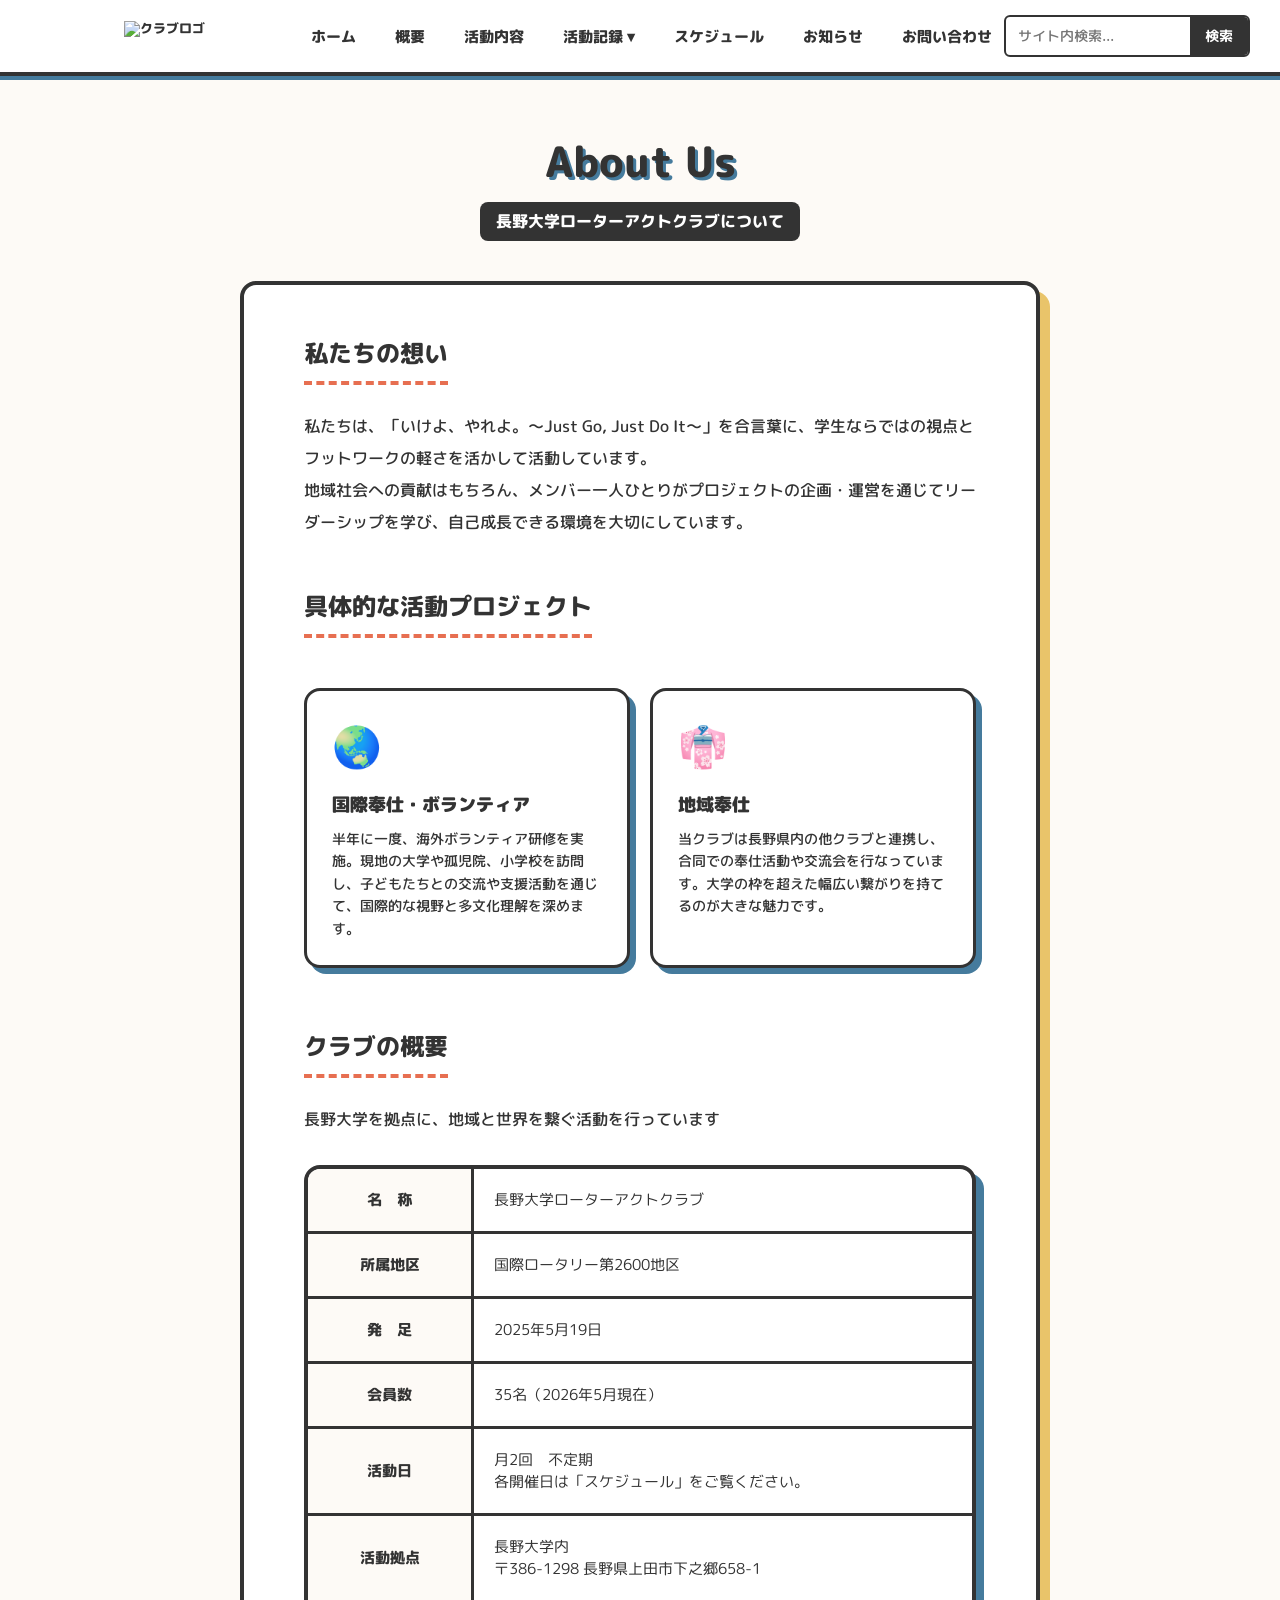
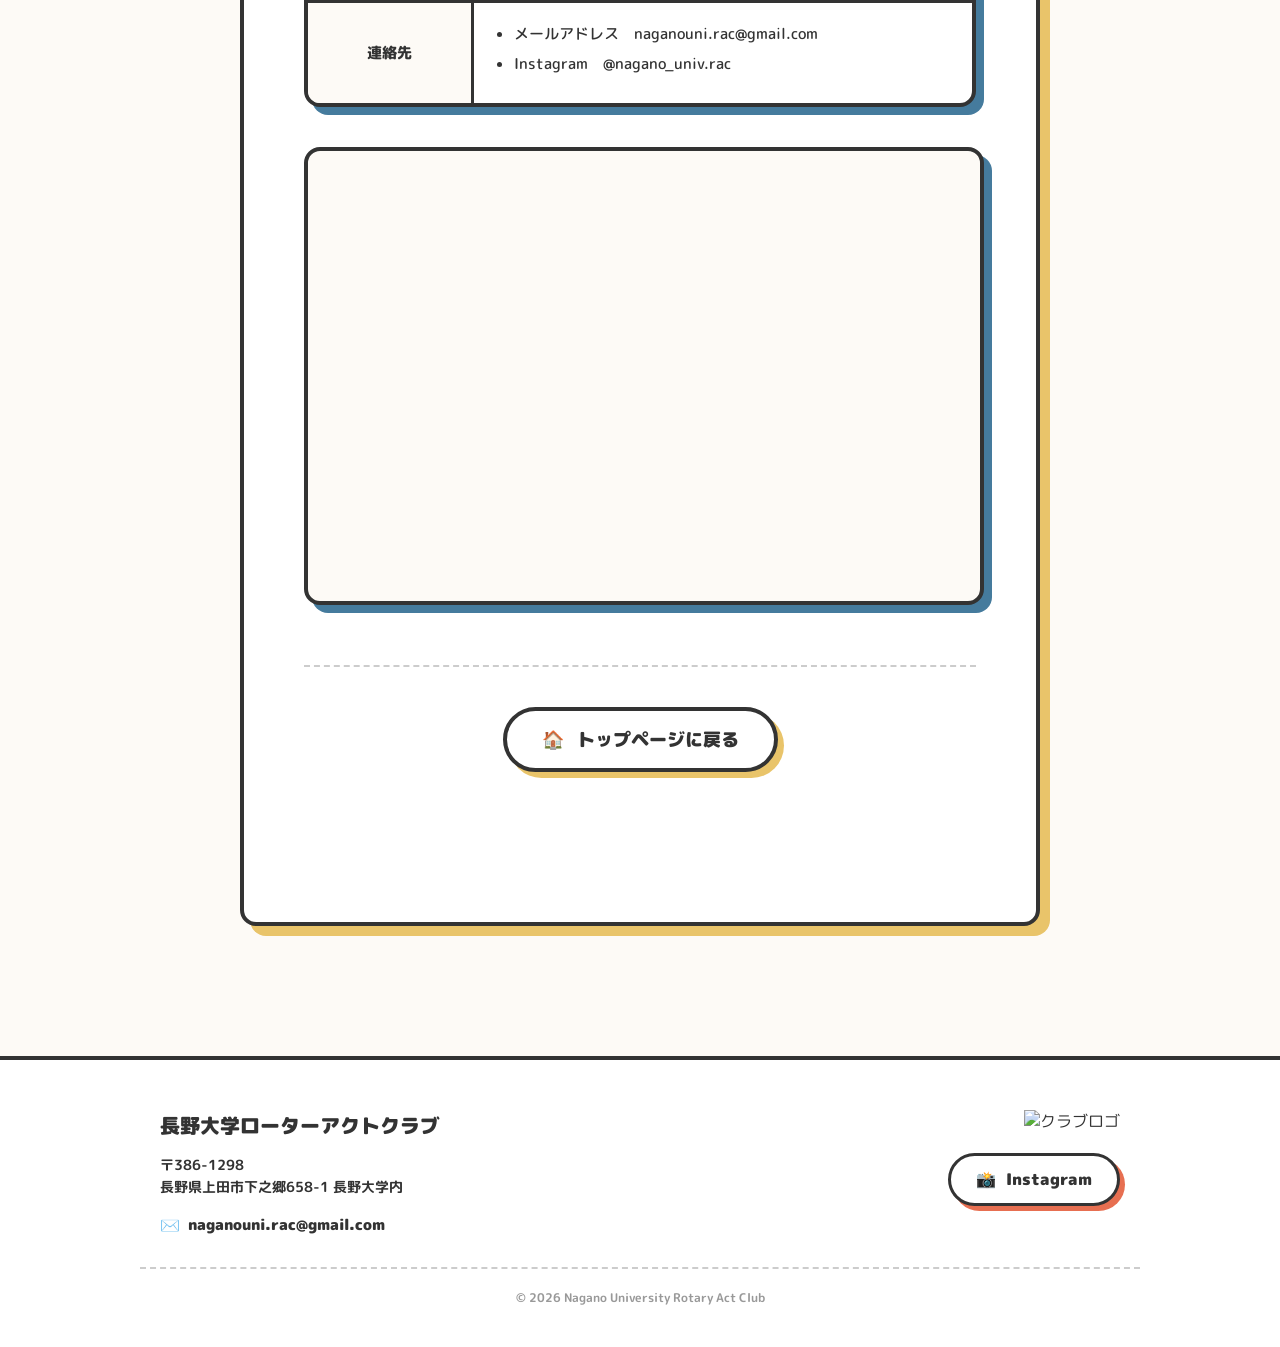
==== commit 67758b2d: "Add files via upload" ====
--- a/about.html
+++ b/about.html
@@ -10,11 +10,17 @@
 
     <!-- ★ ヘッダー部分 ★ -->
     <header class="site-header">
+        
+        <div class="hamburger" id="hamburger">
+            <span></span>
+            <span></span>
+            <span></span>
+        </div>
+
         <div class="header-logo">
-            長野大学<br>ローターアクトクラブ
+            <img src="ロゴ.png" alt="クラブロゴ" class="logo-img">
         </div>
         
-        <!-- ナビゲーション（メニュー） -->
         <nav class="header-nav">
             <ul>
                 <li><a href="index.html">ホーム</a></li>
@@ -33,7 +39,6 @@
             </ul>
         </nav>
 
-        <!-- 検索窓と電話番号 -->
         <div class="header-right">
             <form action="search.html" method="get" class="header-search" style="margin: 0;">
                 <input type="text" name="q" placeholder="サイト内検索..." required>
@@ -166,7 +171,11 @@
             </div>
 
             <div class="footer-links">
-                <a href="https://www.instagram.com/nagano_univ.rac?igsh=MW1xanJqemwyc2l2cQ%3D%3D&utm_source=qr" target="_blank" class="instagram-link">
+                <div class="footer-logo-right">
+                    <img src="ロゴ.png" alt="クラブロゴ" class="footer-logo-img">
+                </div>
+                
+                <a href="https://www.instagram.com/nagano_univ.rac" target="_blank" class="instagram-link">
                     <span class="inst-icon">📸</span> Instagram
                 </a>
             </div>
@@ -177,5 +186,16 @@
         </div>
     </footer>
 
+    <script>
+        const hamburger = document.getElementById('hamburger');
+        const headerNav = document.querySelector('.header-nav');
+        if(hamburger) {
+            hamburger.addEventListener('click', () => {
+                hamburger.classList.toggle('active');
+                headerNav.classList.toggle('active');
+            });
+        }
+    </script>
+
 </body>
 </html>
--- a/style.css
+++ b/style.css
@@ -71,18 +71,27 @@
     display: flex;
     justify-content: space-between;
     align-items: center;
-    padding: 16px 30px;
+    padding: 16px 50px;
     box-sizing: border-box;
     z-index: 1000;
     box-shadow: 0 4px 0px var(--accent-blue);
 }
 
 .header-logo {
+    display: flex;
+    align-items: center; /* 画像と文字の縦の高さを揃える */
+    gap: 12px; /* 画像と文字の間の隙間 */
     font-size: 26px;
     font-weight: 800;
     color: var(--text-main);
     line-height: 1.2;
     white-space: nowrap;
+}
+
+.logo-img {
+    height: 65px; /* 🌟 画像の高さ（大きすぎる場合はここで数値を調整してください） */
+    width: auto;
+    object-fit: contain;
 }
 
 .header-nav ul {
@@ -178,6 +187,8 @@
 }
 .header-search button:hover { background-color: #555; }
 
+/* PC画面ではハンバーガーボタンを隠す */
+.hamburger { display: none; }
 
 /* ====================================================
    3. メインビジュアル＆スライドショー (Main Visual)
@@ -484,14 +495,15 @@
    8. フッター（Footer）
    ==================================================== */
 .site-footer { width: 100vw; margin-left: calc(50% - 50vw); background-color: #ffffff; border-top: var(--border-thick); padding: 50px 0 20px 0; margin-top: 50px; }
-.footer-inner { width: 100%; max-width: 1000px; margin: 0 auto; display: flex; justify-content: space-between; align-items: flex-end; padding: 0 20px 30px; border-bottom: 2px dashed var(--line-color); box-sizing: border-box; }
+.footer-inner { width: 100%; max-width: 1000px; margin: 0 auto; display: flex; justify-content: space-between; align-items: flex-start; padding: 0 20px 30px; border-bottom: 2px dashed var(--line-color); box-sizing: border-box; }
 .footer-logo { font-size: 20px; font-weight: 900; margin-bottom: 10px; }
 .footer-address { font-size: 14px; line-height: 1.6; margin-bottom: 15px; font-weight: bold;}
 .footer-contact { display: flex; flex-direction: column; gap: 10px; }
 .contact-link { text-decoration: none; color: var(--text-main); font-weight: 900; font-size: 15px; display: flex; align-items: center; gap: 8px; transition: color 0.2s ease; }
 .contact-link:hover { color: var(--accent-blue); }
 .contact-icon { font-size: 16px; }
-.footer-links { text-align: right; }
+.footer-links { text-align: right; display: flex; flex-direction: column; align-items: flex-end; gap: 20px;}
+.footer-logo-img{height: 60px; width: auto; object-fit: contain; }
 .instagram-link { display: inline-flex; align-items: center; gap: 10px; padding: 12px 25px; background-color: white; border: 3px solid var(--text-main); border-radius: 50px; color: var(--text-main); text-decoration: none; font-weight: 900; box-shadow: 5px 5px 0px var(--accent-red); transition: all 0.2s ease; }
 .instagram-link:hover { transform: translate(2px, 2px); box-shadow: 2px 2px 0px var(--accent-red); color: #e1306c; }
 .footer-bottom { text-align: center; padding-top: 20px; font-size: 12px; font-weight: bold; color: #999; }
@@ -503,7 +515,8 @@
    ==================================================== */
 @media (max-width: 1400px) {
     .site-header { padding: 15px 30px; }
-    .header-logo { font-size: 22px; }
+    .header-logo { display: flex; align-items: center; justify-content: center; gap: 8px; font-size: 13px; margin: 0 10px; flex-grow: 1; line-height: 1.2; }
+    .logo-img { height: 30px; }
     .header-nav ul { gap: 15px; }
     .header-nav a { font-size: 15px; padding: 6px 12px; }
 }
@@ -514,19 +527,31 @@
 }
 
 @media (max-width: 768px) {
-    /* 🌟 1. ヘッダー・ドロップダウン（横スクロールで押しやすく） */
-    .site-header { flex-direction: column; padding: 10px; align-items: flex-start; height: auto; }
-    .header-logo { font-size: 20px; margin-bottom: 10px; align-self: center; }
-    .header-nav { width: 100%; overflow-x: auto; -webkit-overflow-scrolling: touch; padding-bottom: 5px; margin-bottom: 10px; }
-    .header-nav ul { flex-wrap: nowrap; gap: 10px; justify-content: flex-start; }
-    .header-nav a { font-size: 13px; padding: 6px 12px; white-space: nowrap; }
+    /* 🌟 1. ヘッダー・ハンバーガーメニュー */
+    .site-header { flex-direction: row; padding: 10px 15px; align-items: center; justify-content: space-between; height: 60px; }
     
-    .header-right { width: 100%; display: flex; justify-content: center; margin-left: 0; }
-    .header-search form { width: 100%; max-width: 300px; justify-content: space-between; }
-    .header-search input { width: 100%; }
+    /* 3本線ボタンのデザイン */
+    .hamburger { display: flex; flex-direction: column; justify-content: space-between; width: 25px; height: 18px; cursor: pointer; z-index: 1100; }
+    .hamburger span { display: block; width: 100%; height: 3px; background-color: var(--text-main); border-radius: 2px; transition: all 0.3s ease; }
+    .hamburger.active span:nth-child(1) { transform: translateY(7.5px) rotate(45deg); }
+    .hamburger.active span:nth-child(2) { opacity: 0; }
+    .hamburger.active span:nth-child(3) { transform: translateY(-7.5px) rotate(-45deg); }
+
+    /* ロゴを真ん中に */
+    .header-logo { font-size: 13px; margin: 0 10px; text-align: center; flex-grow: 1; line-height: 1.2; }
+    
+    /* 🌟 スマホ版では検索窓を含む右側エリアを完全に非表示にする */
+    .header-right { display: none !important; }
+
+    /* 左からスライドしてくるメニュー本体 */
+    .header-nav { position: fixed; top: 0; left: -100%; width: 250px; height: 100vh; background-color: var(--card-bg); box-shadow: 4px 0 10px rgba(0,0,0,0.1); transition: left 0.3s ease; z-index: 1050; padding-top: 70px; overflow-y: auto; margin: 0; }
+    .header-nav.active { left: 0; } 
+    
+    .header-nav ul { flex-direction: column; gap: 0; padding: 0; }
+    .header-nav a { font-size: 16px; padding: 15px 20px; border-bottom: 1px dashed var(--line-color); border-radius: 0; display: block; white-space: normal; }
 
     .dropdown-content { position: static !important; display: block !important; transform: none !important; box-shadow: none !important; border: none !important; background: none !important; padding: 0 !important; margin: 0 !important; }
-    .dropdown-content a { padding: 8px 16px !important; font-size: 14px !important; text-align: left; }
+    .dropdown-content a { padding: 12px 20px 12px 40px !important; font-size: 14px !important; text-align: left; border-bottom: 1px dashed var(--line-color); }
     .dropbtn { display: none !important; }
 
     /* 🌟 2. ページ全体・スライドショーの調整 */
@@ -608,7 +633,8 @@
 
     /* 🌟 6. フッターの中央揃え */
     .footer-inner { flex-direction: column; align-items: center; text-align: center; gap: 20px; padding-left: 20px; padding-right: 20px; }
-    .footer-links { width: 100%; text-align: center; align-items: center; margin-top: 10px; }
+    .footer-links { width: 100%; text-align: center; align-items: center; margin-top: 20px; }
+    .footer-logo-img{height: 50px; }
     .footer-contact { margin-top: 10px; align-items: center; }
     .contact-link { font-size: 15px; padding: 5px 0; justify-content: center; }
 }
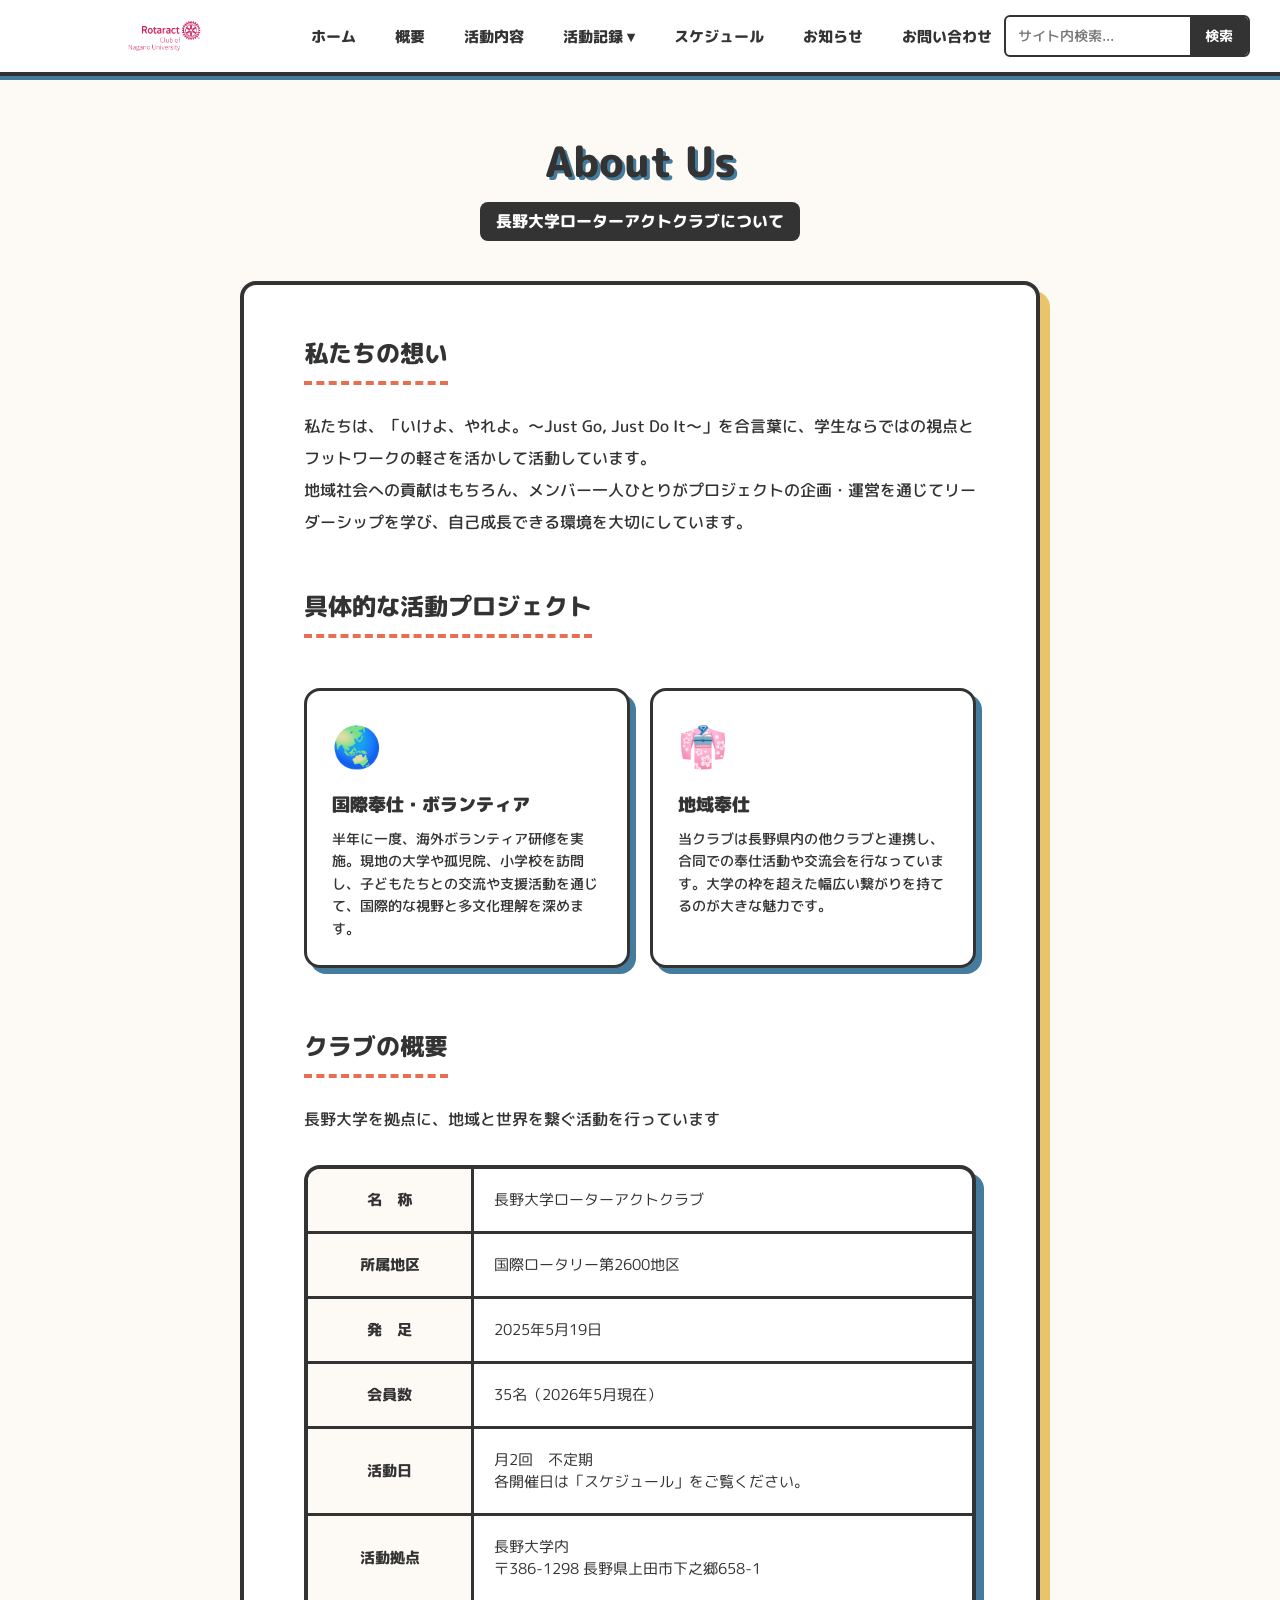
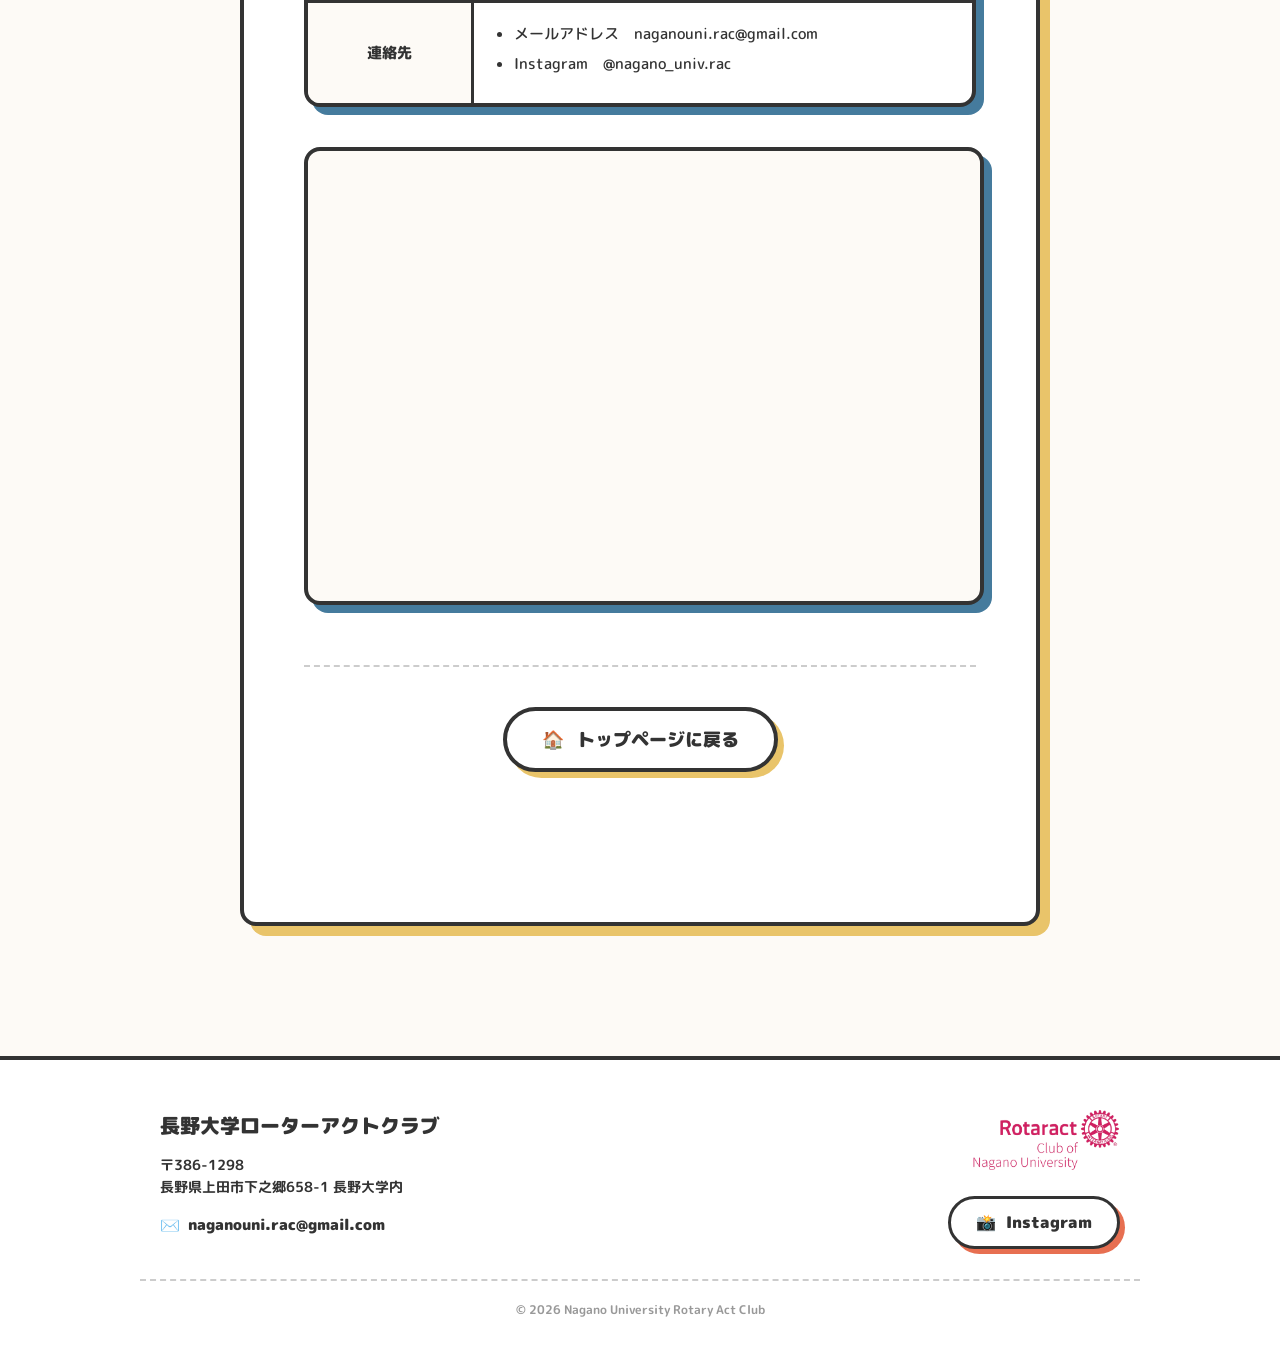
==== commit 11d680d6: "Add files via upload" ====
--- a/about.html
+++ b/about.html
@@ -18,7 +18,7 @@
         </div>
 
         <div class="header-logo">
-            <img src="ロゴ.png" alt="クラブロゴ" class="logo-img">
+            <img src="logo.png" alt="クラブロゴ" class="logo-img">
         </div>
         
         <nav class="header-nav">
@@ -172,7 +172,7 @@
 
             <div class="footer-links">
                 <div class="footer-logo-right">
-                    <img src="ロゴ.png" alt="クラブロゴ" class="footer-logo-img">
+                    <img src="logo.png" alt="クラブロゴ" class="footer-logo-img">
                 </div>
                 
                 <a href="https://www.instagram.com/nagano_univ.rac" target="_blank" class="instagram-link">
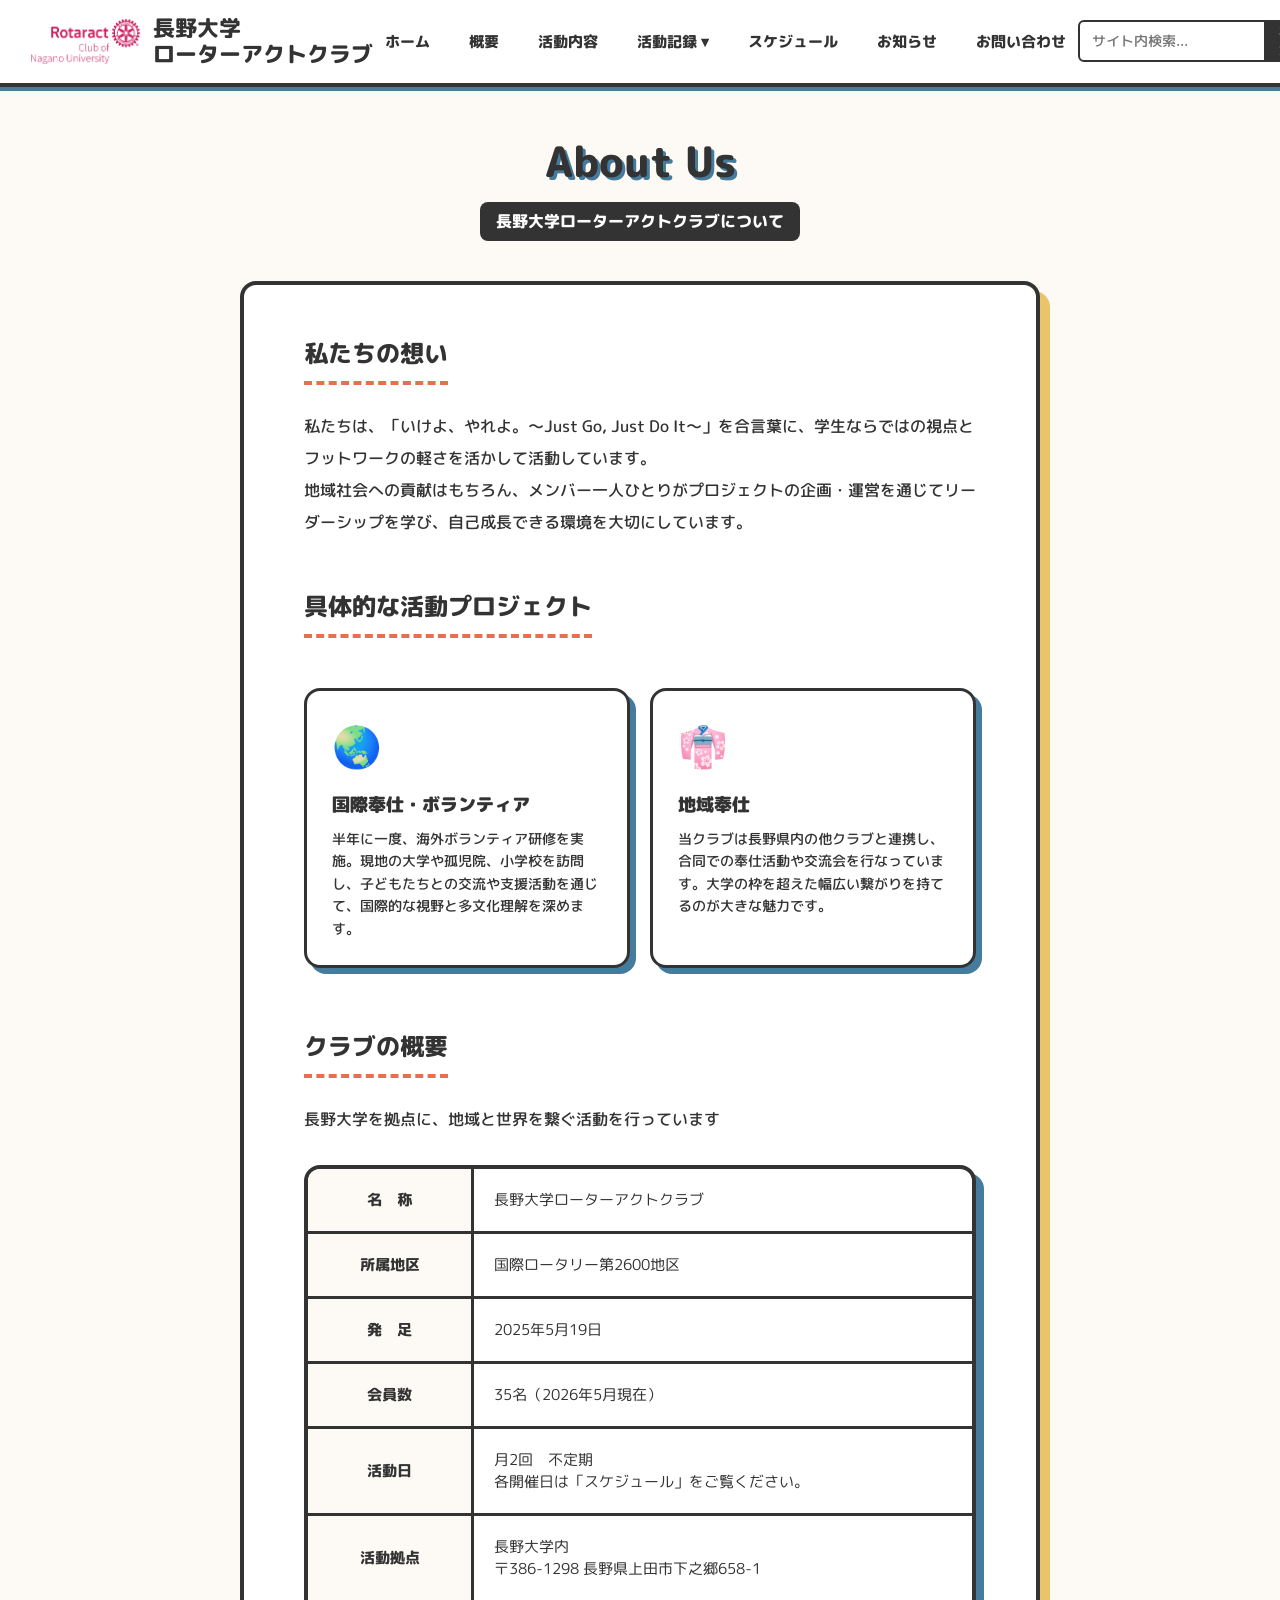
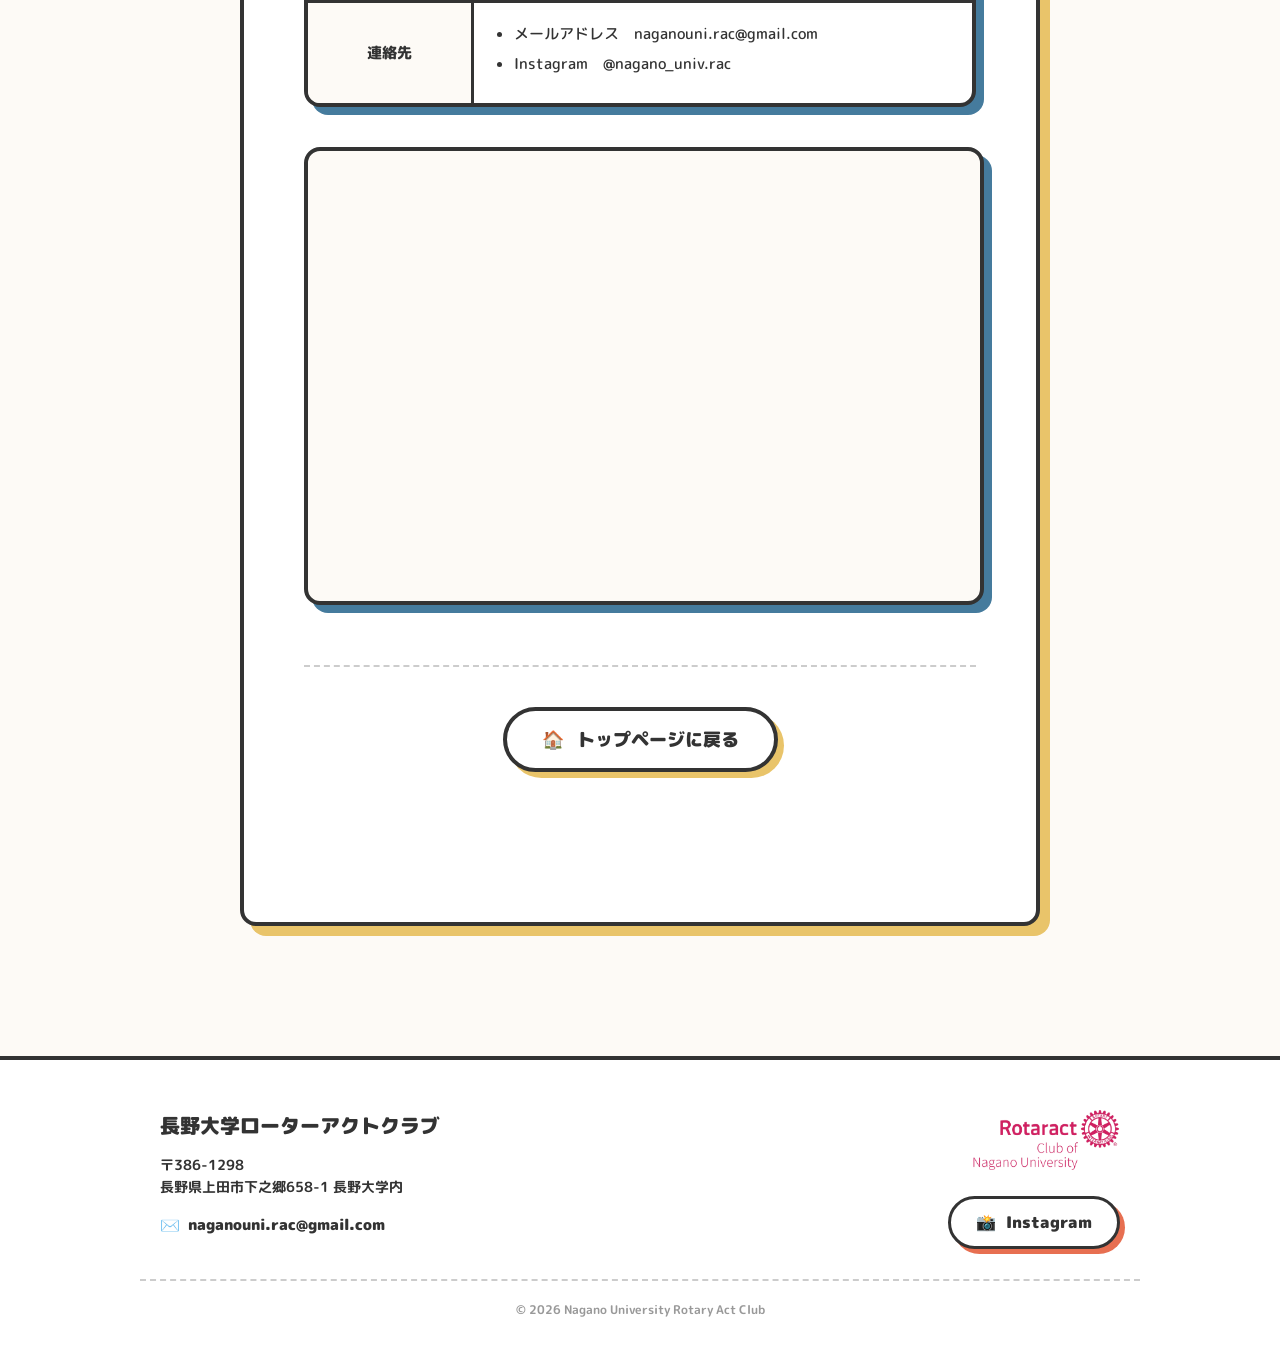
==== commit e5ade6cc: "Add files via upload" ====
--- a/about.html
+++ b/about.html
@@ -19,6 +19,7 @@
 
         <div class="header-logo">
             <img src="logo.png" alt="クラブロゴ" class="logo-img">
+            <div class="logo-text">長野大学<br>ローターアクトクラブ</div>
         </div>
         
         <nav class="header-nav">
--- a/style.css
+++ b/style.css
@@ -27,7 +27,6 @@
     flex-direction: column;
 }
 
-/* ページ全体の隙間調整・フッター押し下げ */
 .page-body {
     flex: 1;
     padding: 130px 20px 80px; 
@@ -38,285 +37,103 @@
     box-sizing: border-box;
 }
 
-/* トップページ特有のヘッダー隙間調整 */
 .home-body { padding-top: 75px !important; }
 .home-body .page-body { padding-top: 40px !important; }
 
-/* セクション共通タイトル */
-.section-title {
-    font-size: 32px;
-    font-weight: 900;
-    margin: 0;
-    text-align: center;
-}
-.section-subtitle {
-    font-size: 14px;
-    color: #666;
-    font-weight: bold;
-    margin: 5px 0 0 0;
-    text-align: center;
-}
-
+.section-title { font-size: 32px; font-weight: 900; margin: 0; text-align: center; }
+.section-subtitle { font-size: 14px; color: #666; font-weight: bold; margin: 5px 0 0 0; text-align: center; }
 
 /* ====================================================
-   2. ヘッダー＆ナビゲーション（Header & Nav）
+   2. ヘッダー＆ナビゲーション
    ==================================================== */
 .site-header {
-    position: fixed;
-    top: 0;
-    left: 0;
-    width: 100%;
-    background-color: var(--card-bg);
-    border-bottom: var(--border-thick);
-    display: flex;
-    justify-content: space-between;
-    align-items: center;
-    padding: 16px 50px;
-    box-sizing: border-box;
-    z-index: 1000;
-    box-shadow: 0 4px 0px var(--accent-blue);
-}
+    position: fixed; top: 0; left: 0; width: 100%;
+    background-color: var(--card-bg); border-bottom: var(--border-thick);
+    display: flex; justify-content: space-between; align-items: center;
+    padding: 16px 30px; box-sizing: border-box;
+    z-index: 1000; box-shadow: 0 4px 0px var(--accent-blue);
+}
+
+/* PC版ハンバーガー隠す */
+.hamburger { display: none; }
 
 .header-logo {
-    display: flex;
-    align-items: center; /* 画像と文字の縦の高さを揃える */
-    gap: 12px; /* 画像と文字の間の隙間 */
-    font-size: 26px;
-    font-weight: 800;
-    color: var(--text-main);
-    line-height: 1.2;
-    white-space: nowrap;
-}
-
-.logo-img {
-    height: 65px; /* 🌟 画像の高さ（大きすぎる場合はここで数値を調整してください） */
-    width: auto;
-    object-fit: contain;
-}
-
-.header-nav ul {
-    display: flex;
-    list-style: none;
-    margin: 0;
-    padding: 0;
-    gap: 20px;
-    white-space: nowrap;
-}
-
-.header-nav a {
-    text-decoration: none;
-    color: var(--text-main);
-    font-weight: 800;
-    font-size: 17px;
-    padding: 8px 16px;
-    border-radius: 20px;
-    transition: all 0.2s ease;
-}
-.header-nav a:hover {
-    background-color: var(--accent);
-    color: #fff;
-    transform: translateY(-2px);
-}
-
-/* --- ドロップダウンメニュー --- */
+    display: flex; align-items: center; gap: 12px;
+    font-size: 26px; font-weight: 800; color: var(--text-main);
+    line-height: 1.2; white-space: nowrap;
+}
+.logo-img { height: 45px; width: auto; object-fit: contain; }
+
+.header-nav ul { display: flex; list-style: none; margin: 0; padding: 0; gap: 20px; white-space: nowrap; }
+.header-nav a { text-decoration: none; color: var(--text-main); font-weight: 800; font-size: 17px; padding: 8px 16px; border-radius: 20px; transition: all 0.2s ease; }
+.header-nav a:hover { background-color: var(--accent); color: #fff; transform: translateY(-2px); }
+
 .dropdown { position: relative; display: inline-block; }
-.dropdown-content {
-    display: none !important; 
-    position: absolute;
-    top: 100%;
-    left: 50%;
-    transform: translateX(-50%);
-    background-color: var(--card-bg);
-    border: var(--border-thick);
-    border-radius: 12px;
-    min-width: 180px;
-    box-shadow: 6px 6px 0px var(--accent-blue);
-    z-index: 1001;
-    padding: 10px 0;
-    list-style: none;
-    margin: 10px 0 0 0;
-}
+.dropdown-content { display: none !important; position: absolute; top: 100%; left: 50%; transform: translateX(-50%); background-color: var(--card-bg); border: var(--border-thick); border-radius: 12px; min-width: 180px; box-shadow: 6px 6px 0px var(--accent-blue); z-index: 1001; padding: 10px 0; list-style: none; margin: 10px 0 0 0; }
 .dropdown:hover .dropdown-content { display: block !important; }
-.dropdown-content a {
-    display: block;
-    padding: 12px 20px !important;
-    border-radius: 0 !important;
-    text-align: center;
-    font-size: 15px !important;
-    transition: background 0.2s;
-}
-.dropdown-content a:hover {
-    background-color: var(--bg-color);
-    color: var(--accent-red) !important;
-    transform: none !important;
-}
-
-/* --- サイト内検索窓（黒太枠・黒ボタン） --- */
+.dropdown-content a { display: block; padding: 12px 20px !important; border-radius: 0 !important; text-align: center; font-size: 15px !important; }
+.dropdown-content a:hover { background-color: var(--bg-color); color: var(--accent-red) !important; transform: none !important; }
+
 .header-right { display: flex; align-items: center; gap: 20px; }
-.header-search, .header-search form {
-    display: flex;
-    align-items: stretch;
-    border: 2px solid #333;
-    border-radius: 6px;
-    overflow: hidden;
-    height: 38px;
-    margin: 0;
-    background-color: #fff;
-}
-.header-search input {
-    border: none;
-    padding: 0 12px;
-    outline: none;
-    font-size: 14px;
-    width: 160px;
-    background-color: transparent;
-    color: var(--text-main);
-    font-family: inherit;
-    font-weight: 500;
-}
-.header-search button {
-    background-color: #333;
-    color: #fff;
-    border: none;
-    padding: 0 15px;
-    cursor: pointer;
-    font-weight: bold;
-    font-size: 14px;
-    font-family: inherit;
-    transition: background-color 0.2s;
-}
+.header-search, .header-search form { display: flex; align-items: stretch; border: 2px solid #333; border-radius: 6px; overflow: hidden; height: 38px; margin: 0; background-color: #fff; }
+.header-search input { border: none; padding: 0 12px; outline: none; font-size: 14px; width: 160px; background-color: transparent; color: var(--text-main); font-family: inherit; font-weight: 500; }
+.header-search button { background-color: #333; color: #fff; border: none; padding: 0 15px; cursor: pointer; font-weight: bold; font-size: 14px; font-family: inherit; transition: background-color 0.2s; }
 .header-search button:hover { background-color: #555; }
 
-/* PC画面ではハンバーガーボタンを隠す */
-.hamburger { display: none; }
-
 /* ====================================================
-   3. メインビジュアル＆スライドショー (Main Visual)
+   3. メインビジュアル＆スライドショー
    ==================================================== */
 .main-visual-full {
-    position: relative;
-    width: 100%;
-    height: calc(100vh - 75px); 
-    min-height: 500px;
-    overflow: hidden;
-    margin: 0;
-    padding: 0;
+    position: relative; width: 100%; height: calc(100vh - 75px); 
+    min-height: 500px; overflow: hidden; margin: 0; padding: 0;
 }
 
 .main-visual-full::before {
-    content: "";
-    position: absolute;
-    top: 0;
-    left: 0;
-    width: 100%;
-    height: 100%;
-    background: linear-gradient(
-        to right, 
-        rgba(255, 255, 255, 0.9) 0%,   
-        rgba(255, 255, 255, 0) 15%,    
-        rgba(255, 255, 255, 0) 85%,    
-        rgba(255, 255, 255, 0.9) 100%  
-    );
-    pointer-events: none; 
-    z-index: 1; 
-}
-
-.slideshow, .slide-wrapper { width: 100%; height: 100%; margin: 0; padding: 0; display: flex; }
-.slide-wrapper { transition: transform 0.6s cubic-bezier(0.25, 1, 0.5, 1); }
+    content: ""; position: absolute; top: 0; left: 0; width: 100%; height: 100%;
+    background: linear-gradient(to right, rgba(255, 255, 255, 0.9) 0%, rgba(255, 255, 255, 0) 15%, rgba(255, 255, 255, 0) 85%, rgba(255, 255, 255, 0.9) 100%);
+    pointer-events: none; z-index: 1; 
+}
+
+/* 🌟 今回の修正：スライドのベース構造 */
+.slideshow { width: 100%; height: 100%; margin: 0; padding: 0; position: relative; overflow: hidden; }
+.slide-wrapper { display: flex; width: 100%; height: 100%; transition: transform 0.6s cubic-bezier(0.25, 1, 0.5, 1); }
 .slide {
-    flex: 0 0 100%;
-    width: 100%;
-    height: 100%;
-    background-size: cover;      
-    background-position: center; 
-    background-repeat: no-repeat;
-}
+    flex: 0 0 100%; width: 100%; height: 100%;
+    background-size: cover; background-position: center; background-repeat: no-repeat;
+    opacity: 1; /* PC時は常に表示（横に並ぶため） */
+}
+
 .slide1 { background-image: url('2.jpeg'); background-color: var(--accent-blue); }
 .slide2 { background-image: url('3.jpeg'); background-color: var(--accent); }
 .slide3 { background-image: url('1.jpeg'); background-color: var(--accent-yellow); }
 
 .main-visual-content-overlay {
-    position: absolute;
-    top: 50%;
-    left: 50%;
-    transform: translate(-50%, -50%);
-    z-index: 2;
-    background-color: rgba(253, 250, 246, 0.9);
-    border: var(--border-thick);
-    border-radius: 16px;
-    padding: 40px 50px;
-    text-align: center;
-    box-shadow: 8px 8px 0px var(--accent);
-    width: 85%;
-    max-width: 700px;
-    line-height: 1.5;
+    position: absolute; top: 50%; left: 50%; transform: translate(-50%, -50%);
+    z-index: 2; background-color: rgba(253, 250, 246, 0.9); border: var(--border-thick); border-radius: 16px; padding: 40px 50px; text-align: center; box-shadow: 8px 8px 0px var(--accent); width: 85%; max-width: 700px; line-height: 1.5;
 }
 .catchphrase { font-size: 38px; color: var(--text-main); margin: 0 0 20px 0; font-weight: 800; }
 .sub-catchphrase { font-size: 16px; font-weight: 800; margin: 0; background-color: var(--text-main); color: #ffffff; display: inline-block; padding: 8px 16px; border-radius: 8px; }
 
 .slider-btn {
-    position: absolute;
-    top: 50%;
-    transform: translateY(-50%);
-    z-index: 2;
-    background-color: var(--card-bg);
-    border: var(--border-thick);
-    color: var(--text-main);
-    width: 50px;
-    height: 50px;
-    border-radius: 50%;
-    font-size: 20px;
-    font-weight: 800;
-    cursor: pointer;
-    box-shadow: 4px 4px 0px var(--accent);
-    transition: all 0.2s ease;
-    display: flex;
-    align-items: center;
-    justify-content: center;
-}
-.slider-btn:hover {
-    transform: translateY(-50%) translate(2px, 2px);
-    box-shadow: 2px 2px 0px var(--accent);
-    background-color: var(--accent-blue);
-    color: #ffffff;
-}
-.prev-btn { left: 20px; }
-.next-btn { right: 20px; }
-
+    position: absolute; top: 50%; transform: translateY(-50%); z-index: 2;
+    background-color: var(--card-bg); border: var(--border-thick); color: var(--text-main); width: 50px; height: 50px; border-radius: 50%; font-size: 20px; font-weight: 800; cursor: pointer; box-shadow: 4px 4px 0px var(--accent); transition: all 0.2s ease; display: flex; align-items: center; justify-content: center;
+}
+.slider-btn:hover { transform: translateY(-50%) translate(2px, 2px); box-shadow: 2px 2px 0px var(--accent); background-color: var(--accent-blue); color: #ffffff; }
+.prev-btn { left: 20px; } .next-btn { right: 20px; }
 
 /* ====================================================
-   4. トップページ各セクション (Top Page)
+   4. 下層ページ・コンテンツ共通
    ==================================================== */
-.about-section {
-    width: 90%; max-width: 1000px; margin: 60px auto 80px; padding: 50px 60px;
-    background-color: var(--card-bg); border: var(--border-thick); border-radius: 20px;
-    box-shadow: 10px 10px 0px var(--accent-blue); box-sizing: border-box;
-}
+.about-section { width: 90%; max-width: 1000px; margin: 60px auto 80px; padding: 50px 60px; background-color: var(--card-bg); border: var(--border-thick); border-radius: 20px; box-shadow: 10px 10px 0px var(--accent-blue); box-sizing: border-box; }
 .about-layout { display: flex; align-items: center; gap: 50px; }
 .about-left, .about-right { flex: 1; }
 .about-text { font-size: 17px; line-height: 2; font-weight: 500; margin: 0 0 25px 0; }
-.about-btn {
-    display: inline-block; font-size: 16px; font-weight: 800; color: #ffffff; background-color: var(--accent);
-    padding: 12px 28px; border-radius: 30px; text-decoration: none; border: 3px solid var(--text-main);
-    box-shadow: 4px 4px 0px var(--text-main); transition: all 0.2s ease;
-}
+.about-btn { display: inline-block; font-size: 16px; font-weight: 800; color: #ffffff; background-color: var(--accent); padding: 12px 28px; border-radius: 30px; text-decoration: none; border: 3px solid var(--text-main); box-shadow: 4px 4px 0px var(--text-main); transition: all 0.2s ease; }
 .about-btn:hover { transform: translate(3px, 3px); box-shadow: 1px 1px 0px var(--text-main); background-color: var(--accent-blue); }
 
 .about-image-wrapper { width: 100%; display: flex; justify-content: center; align-items: center; padding: 10px; margin-top: 0; }
-.about-image {
-    width: 100%; height: auto; max-height: 550px; object-fit: contain; 
-    background-color: transparent; border: var(--border-thick); border-radius: 16px;
-    box-shadow: 8px 8px 0px var(--accent-yellow); transform: rotate(2deg); transition: transform 0.3s ease;
-}
+.about-image { width: 100%; height: auto; max-height: 550px; object-fit: contain; background-color: transparent; border: var(--border-thick); border-radius: 16px; box-shadow: 8px 8px 0px var(--accent-yellow); transform: rotate(2deg); transition: transform 0.3s ease; }
 .about-image:hover { transform: rotate(0deg) scale(1.02); }
-
-/* ハイライト版（写真がない場合用） */
-.about-highlights { display: flex; flex-direction: column; gap: 20px; }
-.highlight-item { display: flex; align-items: center; background-color: var(--bg-color); border: 3px solid var(--text-main); border-radius: 15px; padding: 20px 25px; box-shadow: 6px 6px 0px var(--accent-yellow); transition: transform 0.2s; }
-.highlight-item:hover { transform: translateY(-5px); }
-.highlight-icon { font-size: 40px; margin-right: 20px; }
-.highlight-text h4 { margin: 0 0 5px 0; font-size: 18px; font-weight: 900; }
-.highlight-text p { margin: 0; font-size: 14px; font-weight: bold; }
 
 .next-event-section { margin-bottom: 80px; }
 .next-event-card { background-color: var(--card-bg); border: var(--border-thick); border-radius: 20px; padding: 40px 30px 30px 30px; position: relative; box-shadow: 10px 10px 0px var(--accent-green); margin-top: 40px; }
@@ -338,40 +155,29 @@
 .cta-button { display: inline-block; background-color: #ffffff; color: #333; text-decoration: none; font-size: 20px; font-weight: 900; padding: 18px 40px; border: var(--border-thick); border-radius: 60px; box-shadow: 6px 6px 0px var(--accent-yellow); transition: all 0.2s ease; }
 .cta-button:hover { transform: translate(3px, 3px); box-shadow: 2px 2px 0px var(--accent-yellow); }
 
-
-/* ====================================================
-   5. お知らせ・活動記録一覧（News & Activity List）
-   ==================================================== */
 .top-news-section { width: 100%; max-width: 800px; margin: 0 auto 80px; padding: 0 20px; box-sizing: border-box; }
 .top-news-header { margin-bottom: 30px; }
 .news-board { background-color: var(--card-bg); border: var(--border-thick); border-radius: 20px; padding: 40px; box-shadow: 10px 10px 0px var(--accent-blue); position: relative; }
 .news-container { width: 100%; max-width: 800px; margin: 0 auto; background-color: var(--card-bg); border: var(--border-thick); border-radius: 16px; padding: 40px; box-shadow: 10px 10px 0px var(--accent-blue); box-sizing: border-box; }
-
 .news-list, #top-news-list { list-style: none; padding: 0; margin: 0; }
 .news-item { border-bottom: 2px dashed var(--line-color); padding: 20px 0; transition: all 0.3s ease; }
 .news-item:last-child { border-bottom: none; }
 .news-link { display: flex; align-items: center; text-decoration: none; color: var(--text-main); transition: all 0.2s ease; border-radius: 8px; }
 .news-link:not(.nolink):hover { background-color: #fdfaf6; transform: translateX(10px); }
-
 .news-meta { width: 180px; flex-shrink: 0; display: flex; flex-direction: column; gap: 8px; align-items: flex-start; }
 .news-date { font-size: 15px; font-weight: 800; }
 .news-category { font-size: 12px; font-weight: 800; padding: 4px 10px; border-radius: 20px; border: 2px solid var(--text-main); background-color: #ffffff; }
-
 .cat-default { box-shadow: 2px 2px 0px var(--accent-blue); }
 .cat-event { box-shadow: 2px 2px 0px var(--accent-yellow); }
 .cat-report { box-shadow: 2px 2px 0px var(--accent-green); }
 .cat-important { box-shadow: 2px 2px 0px var(--accent-red); color: var(--accent-red); }
-
 .news-title { font-size: 16px; font-weight: 800; line-height: 1.5; flex-grow: 1; }
 .news-loading, .news-error { text-align: center; padding: 40px; font-weight: 800; color: var(--accent-blue); }
 .news-more-btn { display: inline-block; padding: 10px 25px; font-weight: 800; color: #333; text-decoration: none; background-color: #fdfaf6; border: 3px solid #333; border-radius: 10px; box-shadow: 4px 4px 0px var(--accent-red); transition: all 0.2s ease; }
 .news-more-btn:hover { transform: translate(2px, 2px); box-shadow: 2px 2px 0px var(--accent-red); }
 .news-board-footer { text-align: right; margin-top: 30px; }
 
-
-/* ====================================================
-   6. 記事詳細・PDF・幹事日記カード（Article Details）
-   ==================================================== */
+/* 記事詳細など省略せず全て */
 .activity-wrapper { width: 100%; max-width: 800px; margin: 0 auto 60px; display: flex; flex-direction: column; gap: 40px; padding: 0 20px; box-sizing: border-box; }
 .activity-card { display: flex; flex-direction: column; background-color: var(--card-bg); border: var(--border-thick); border-radius: 20px; overflow: hidden; box-shadow: 8px 8px 0px var(--accent-blue); margin-bottom: 40px; height: auto; min-height: min-content; }
 .activity-card:hover { transform: translate(-2px, -2px); box-shadow: 10px 10px 0px var(--accent-blue); }
@@ -391,23 +197,15 @@
 .article-main-img img { width: 100%; height: auto; display: block; object-fit: contain; }
 .article-body { font-size: 17px; line-height: 1.8; color: var(--text-main); }
 
-.pdf-container {
-    width: 100%; height: 700px; border: var(--border-thick); border-radius: 15px; overflow: hidden; 
-    margin-top: 30px; box-shadow: 8px 8px 0px var(--accent-blue); background-color: #fff;
-}
+.pdf-container { width: 100%; height: 700px; border: var(--border-thick); border-radius: 15px; overflow: hidden; margin-top: 30px; box-shadow: 8px 8px 0px var(--accent-blue); background-color: #fff; }
 .pdf-container iframe { width: 100%; height: 100%; border: none; }
 
-
-/* ====================================================
-   7. 下層ページ共通設定 (Lower Pages: About, Schedule, etc.)
-   ==================================================== */
 .page-header { text-align: center; margin-bottom: 40px; }
 .page-title { font-size: 42px; margin: 0 0 10px 0; font-weight: 800; text-shadow: 3px 3px 0px var(--accent-blue); }
 .page-subtitle { font-size: 16px; font-weight: 800; background-color: var(--text-main); color: #ffffff; padding: 8px 16px; border-radius: 8px; display: inline-block; margin: 0; }
 
 .about-container, .contact-container, .schedule-container { width: 100%; max-width: 800px; background-color: var(--card-bg); border: var(--border-thick); border-radius: 16px; padding: 50px 60px; box-shadow: 10px 10px 0px var(--accent-yellow); box-sizing: border-box; }
 
-/* 概要ページ特有 */
 .about-detail-section { margin-bottom: 50px; }
 .detail-heading { font-size: 24px; color: var(--text-main); border-bottom: 4px dashed var(--accent-red); padding-bottom: 10px; margin: 0 0 25px 0; font-weight: 800; display: inline-block; }
 .detail-text { font-size: 16px; color: var(--text-main); line-height: 2; margin: 0; font-weight: 500; }
@@ -418,7 +216,6 @@
 .project-card h4 { font-size: 18px; margin: 0 0 10px 0; color: var(--text-main); font-weight: 900; }
 .project-card p { font-size: 14px; line-height: 1.6; margin: 0; color: var(--text-main); font-weight: 500; }
 
-/* テーブル（概要表） */
 .overview-table-section { margin-top: 60px; margin-bottom: 20px; width: 100%; }
 .overview-table { width: 100%; border-collapse: separate; border-spacing: 0; background-color: var(--card-bg); border: var(--border-thick); border-radius: 16px; box-shadow: 8px 8px 0px var(--accent-blue); overflow: hidden; }
 .overview-table th, .overview-table td { padding: 20px; border-bottom: 3px solid var(--text-main); font-size: 15px; text-align: left; vertical-align: middle; }
@@ -427,11 +224,9 @@
 .overview-table td ul { margin: 0; padding-left: 20px; }
 .overview-table td ul li { margin-bottom: 8px; font-weight: 500; }
 
-/* マップ埋め込みエリア */
 .map-wrapper { margin-top: 40px; width: 100%; border: var(--border-thick); border-radius: 16px; overflow: hidden; box-shadow: 8px 8px 0px var(--accent-blue); background-color: #fdfaf6; }
 .map-wrapper iframe { width: 100%; height: 450px; border: none; display: block; }
 
-/* 活動内容ページ (Activity) */
 .activity-container { width: 100%; max-width: 900px; box-sizing: border-box; }
 .activity-category { margin-bottom: 80px; }
 .category-title { font-size: 32px; color: var(--text-main); font-weight: 800; margin: 0 0 15px 0; text-align: center; border-bottom: 4px dashed var(--accent-red); padding-bottom: 10px; }
@@ -441,8 +236,6 @@
 .activity-container .activity-card.reverse { flex-direction: row-reverse; box-shadow: -8px 8px 0px var(--accent-yellow); }
 .activity-container .activity-img { flex: 1; min-height: 250px; border-bottom: none; border-right: 4px solid var(--text-main); display: flex; align-items: center; justify-content: center; font-size: 24px; font-weight: 800; color: #fff; }
 .activity-container .activity-card.reverse .activity-img { border-right: none; border-left: 4px solid var(--text-main); }
-.activity-container .placeholder-blue { background-color: var(--accent-blue); }
-.activity-container .placeholder-yellow { background-color: var(--accent-yellow); }
 .activity-info { flex: 1; padding: 40px; box-sizing: border-box; display: flex; flex-direction: column; justify-content: center; }
 .activity-info h3 { font-size: 22px; color: var(--text-main); font-weight: 800; margin: 0 0 15px 0; line-height: 1.4; }
 .activity-info p { font-size: 15px; color: var(--text-main); font-weight: 500; line-height: 1.8; margin: 0; }
@@ -454,7 +247,6 @@
 .activity-list li::before { content: "✔"; position: absolute; left: 0; top: 0; color: var(--accent-red); font-weight: 900; font-size: 16px; }
 .activity-container .activity-card.reverse .activity-list li::before { color: var(--accent-blue); }
 
-/* スケジュールページ (Schedule) */
 .yearly-grid { display: grid; grid-template-columns: repeat(2, 1fr); gap: 25px; margin-top: 30px; }
 .month-card { background-color: #ffffff; border: 3px solid var(--text-main); border-radius: 12px; padding: 25px 20px; box-shadow: 4px 4px 0px var(--text-main); transition: transform 0.2s ease; position: relative; overflow: hidden; }
 .month-card:hover { transform: translateY(-5px); }
@@ -470,26 +262,19 @@
 .season-winter .month-badge { border-color: var(--accent-blue); }
 .month-card h4 { margin: 0 0 10px 0; font-size: 18px; color: var(--text-main); font-weight: 800; line-height: 1.4; }
 .month-card p { margin: 0; font-size: 14px; color: var(--text-main); font-weight: 500; line-height: 1.6; }
-.calendar-legend { display: flex; flex-wrap: wrap; justify-content: center; gap: 15px 25px; margin-bottom: 25px; padding: 15px 20px; background-color: #fdfaf6; border: 3px solid var(--text-main); border-radius: 12px; }
-.legend-item { display: flex; align-items: center; }
-.legend-color { display: inline-block; width: 16px; height: 16px; border-radius: 50%; border: 2px solid var(--text-main); margin-right: 8px; }
-.legend-text { font-size: 14px; font-weight: 800; }
 .g-calendar-wrapper { position: relative; width: 100%; padding-bottom: 70%; border: var(--border-thick); border-radius: 12px; overflow: hidden; box-shadow: 6px 6px 0px var(--accent-blue); background-color: #fff; margin-bottom: 60px; }
 .g-calendar-wrapper iframe { position: absolute; top: 0; left: 0; width: 100%; height: 100%; }
 
-/* お問い合わせページ (Contact) */
 .contact-container { box-shadow: 10px 10px 0px var(--accent-blue); }
 .contact-text { text-align: center; font-size: 16px; font-weight: 800; line-height: 1.8; margin-bottom: 30px; }
 .contact-subtext { display: block; margin-top: 10px; font-size: 14px; color: var(--accent-red); }
 .g-form-wrapper { width: 100%; overflow: hidden; border-radius: 12px; border: 3px dashed var(--line-color); background-color: #fdfaf6; margin-bottom: 20px; }
 .g-form-wrapper iframe { width: 100%; border: none; min-height: 800px; }
 
-/* トップページへ戻るボタン */
 .back-home-container { text-align: center; margin: 60px 0 100px; padding-top: 40px; border-top: 2px dashed var(--line-color); }
 .back-home-btn { display: inline-block; background-color: var(--card-bg); color: var(--text-main); text-decoration: none; font-weight: 900; font-size: 18px; padding: 15px 35px; border: var(--border-thick); border-radius: 50px; box-shadow: 6px 6px 0px var(--accent-yellow); transition: all 0.2s ease; }
 .back-home-btn:hover { transform: translate(3px, 3px); box-shadow: 2px 2px 0px var(--accent-yellow); background-color: var(--bg-color); }
 .back-home-btn span { margin-right: 8px; }
-
 
 /* ====================================================
    8. フッター（Footer）
@@ -502,21 +287,20 @@
 .contact-link { text-decoration: none; color: var(--text-main); font-weight: 900; font-size: 15px; display: flex; align-items: center; gap: 8px; transition: color 0.2s ease; }
 .contact-link:hover { color: var(--accent-blue); }
 .contact-icon { font-size: 16px; }
-.footer-links { text-align: right; display: flex; flex-direction: column; align-items: flex-end; gap: 20px;}
-.footer-logo-img{height: 60px; width: auto; object-fit: contain; }
+
+.footer-links { text-align: right; display: flex; flex-direction: column; align-items: flex-end; gap: 20px; }
+.footer-logo-img { height: 60px; width: auto; object-fit: contain; }
 .instagram-link { display: inline-flex; align-items: center; gap: 10px; padding: 12px 25px; background-color: white; border: 3px solid var(--text-main); border-radius: 50px; color: var(--text-main); text-decoration: none; font-weight: 900; box-shadow: 5px 5px 0px var(--accent-red); transition: all 0.2s ease; }
 .instagram-link:hover { transform: translate(2px, 2px); box-shadow: 2px 2px 0px var(--accent-red); color: #e1306c; }
 .footer-bottom { text-align: center; padding-top: 20px; font-size: 12px; font-weight: bold; color: #999; }
 .footer-bottom p { margin: 0; padding-bottom: 20px; }
-
 
 /* ====================================================
    9. 📱 スマホ・タブレット対応 (Media Queries - Responsive)
    ==================================================== */
 @media (max-width: 1400px) {
     .site-header { padding: 15px 30px; }
-    .header-logo { display: flex; align-items: center; justify-content: center; gap: 8px; font-size: 13px; margin: 0 10px; flex-grow: 1; line-height: 1.2; }
-    .logo-img { height: 30px; }
+    .header-logo { font-size: 22px; }
     .header-nav ul { gap: 15px; }
     .header-nav a { font-size: 15px; padding: 6px 12px; }
 }
@@ -527,114 +311,277 @@
 }
 
 @media (max-width: 768px) {
-    /* 🌟 1. ヘッダー・ハンバーガーメニュー */
-    .site-header { flex-direction: row; padding: 10px 15px; align-items: center; justify-content: space-between; height: 60px; }
-    
-    /* 3本線ボタンのデザイン */
+    /* =========================================
+       1. ヘッダー・ハンバーガーメニュー
+       ========================================= */
+    /* ヘッダーの太枠を消してスッキリとした影に */
+    .site-header { flex-direction: row; padding: 10px 15px; align-items: center; justify-content: space-between; height: 60px; border-bottom: none; box-shadow: 0 4px 15px rgba(0,0,0,0.05); }
     .hamburger { display: flex; flex-direction: column; justify-content: space-between; width: 25px; height: 18px; cursor: pointer; z-index: 1100; }
     .hamburger span { display: block; width: 100%; height: 3px; background-color: var(--text-main); border-radius: 2px; transition: all 0.3s ease; }
     .hamburger.active span:nth-child(1) { transform: translateY(7.5px) rotate(45deg); }
     .hamburger.active span:nth-child(2) { opacity: 0; }
     .hamburger.active span:nth-child(3) { transform: translateY(-7.5px) rotate(-45deg); }
-
-    /* ロゴを真ん中に */
-    .header-logo { font-size: 13px; margin: 0 10px; text-align: center; flex-grow: 1; line-height: 1.2; }
+    .header-logo { display: flex; align-items: center; justify-content: center; gap: 8px; font-size: 13px; margin: 0 10px; flex-grow: 1; line-height: 1.2; }
+    .logo-img { height: 30px; }
+    .header-right { display: none !important; }
+    .header-nav { position: fixed; top: 0; left: -100%; width: 250px; height: 100vh; background-color: #ffffff; box-shadow: 4px 0 15px rgba(0,0,0,0.08); transition: left 0.3s ease; z-index: 1050; padding-top: 70px; overflow-y: auto; margin: 0; }
+    .header-nav.active { left: 0; } 
+    .header-nav ul { flex-direction: column; gap: 0; padding: 0; }
+    .header-nav a { font-size: 16px; padding: 15px 20px; border-bottom: 1px solid #f0f0f0; border-radius: 0; display: block; white-space: normal; }
+    .dropdown-content { position: static !important; display: block !important; transform: none !important; box-shadow: none !important; border: none !important; background: none !important; padding: 0 !important; margin: 0 !important; }
+    .dropdown-content a { padding: 12px 20px 12px 40px !important; font-size: 14px !important; text-align: left; border-bottom: 1px solid #f0f0f0; }
+    .dropbtn { display: none !important; }
+
+    /* =========================================
+       2. メインビジュアル（svhフルスクリーン＆すりガラス）
+       ========================================= */
+    .page-body { padding-top: 150px; padding-left: 0 !important; padding-right: 0 !important; }
+    .home-body { padding-top: 60px !important; } 
+    .home-body .page-body { padding-top: 40px !important; }
+
+    .main-visual-full { height: calc(100svh - 60px); min-height: 500px; }
+    .main-visual-full::before { display: none; }
+    .slide-wrapper { display: block; position: relative; transform: none !important; }
+    .slide { position: absolute; top: 0; left: 0; width: 100%; height: 100%; opacity: 0; transition: opacity 1.2s ease-in-out; z-index: 0; }
+    .slide.active { opacity: 1; }
+    .slider-btn { display: none !important; }
+
+    .main-visual-content-overlay { 
+        top: auto; bottom: 30px; transform: translateX(-50%); 
+        width: 90%; max-width: 350px; padding: 25px 15px; 
+        border: none !important; /* 太枠を消す */
+        border-radius: 20px !important; /* 角を丸く */
+        box-shadow: 0 8px 30px rgba(0,0,0,0.15) !important; /* ふんわりした影 */
+        background-color: rgba(255, 255, 255, 0.85); backdrop-filter: blur(10px); 
+    }
+    .catchphrase { font-size: 22px; margin-bottom: 12px; line-height: 1.4; }
+    .sub-catchphrase { font-size: 11px; padding: 6px 10px; border-radius: 6px; }
+
+    /* =========================================
+       3. 各セクション共通（余白ゆったり・修正版）
+       ========================================= */
+    /* 🌟 大枠のカード：内側の余白をたっぷり広げました */
+    .about-section, .next-event-section, .top-news-section, .voices-section, .cta-box, 
+    .about-container, .contact-container, .schedule-container, .activity-container {
+        width: 92% !important; 
+        max-width: 400px !important;
+        margin: 0 auto 60px !important; 
+        border-radius: 20px !important; 
+        background-color: #ffffff !important;
+        border: none !important; 
+        box-shadow: 0 8px 24px rgba(0, 0, 0, 0.08) !important; 
+        padding: 40px 25px !important; /* 🌟 30px 20px から大幅に広げました */
+        box-sizing: border-box;
+    }
+
+    /* セクションタイトル：下の余白を追加 */
+    .section-title { font-size: 26px; text-align: center; margin-bottom: 5px; }
+    .section-subtitle { font-size: 13px; text-align: center; margin-bottom: 35px; color: #888; } 
+
+    /* 中身の箱の「二重カード化」を防ぐ */
+    .news-board, .next-event-card {
+        background-color: transparent !important;
+        box-shadow: none !important;
+        border: none !important;
+        padding: 0 !important;
+        margin: 0 !important;
+    }
+
+    /* 🌟 お知らせ（News）：1件ごとの隙間をゆったりと */
+    .news-item { border-bottom: 1px solid #f0f0f0; padding: 20px 0; } /* 上下に20pxの余白 */
+    .news-item:last-child { border-bottom: none; padding-bottom: 0; }
+    .news-link { flex-direction: column; align-items: flex-start; padding: 0; gap: 12px; } /* 日付とタイトルの間を広げる */
+    .news-meta { flex-direction: row; align-items: center; gap: 10px; width: 100%; }
+    .cat-default, .cat-event, .cat-report, .cat-important { border: none !important; box-shadow: none !important; background-color: #f0f0f0; }
+    .cat-important { background-color: #ffe8e8; color: var(--accent-red); }
+    .news-more-btn { box-shadow: 0 4px 15px rgba(0,0,0,0.05) !important; background-color: #fdfaf6 !important; border: 1px solid #eee !important; margin-top: 25px; }
+
+    /* 🌟 メンバーの声：黒枠のバグを直し、余白を確保 */
+    .voices-grid { flex-direction: column; gap: 0; }
+    .voice-card { 
+        background: transparent !important; 
+        box-shadow: none !important; 
+        border: none !important; /* 黒い太枠を完全に消去 */
+        border-bottom: 1px solid #f0f0f0 !important; 
+        padding: 25px 0 !important; /* 上下の余白をたっぷり確保 */
+        margin-bottom: 0 !important; 
+    }
+    .voice-card:last-child { border-bottom: none !important; padding-bottom: 0 !important; }
+    .voice-author { border-top: none; padding-top: 15px; }
+
+    /* 🌟 About Us */
+    .about-layout { flex-direction: column-reverse; gap: 25px; width: 100%; } 
+    .about-image { border-radius: 12px; max-height: 220px; width: 100%; object-fit: cover; box-shadow: none; border: 1px solid #eee; transform: none; }
+    .about-text { font-size: 15px; text-align: left; line-height: 1.8; }
+    .about-btn-wrap { text-align: center; margin-top: 20px; }
+
+    /* 🌟 ボタン共通 */
+    .about-btn, .cta-button, .news-more-btn { 
+        width: 100%; box-sizing: border-box; text-align: center; display: block; margin: 0 auto;
+        border: none !important; border-radius: 50px !important; padding: 15px 20px !important;
+    }
+    .about-btn, .cta-button { background-color: var(--accent-red) !important; color: white !important; box-shadow: 0 8px 20px rgba(231, 111, 81, 0.3) !important; }
+
+    /* 🌟 Next Event */
+    .event-badge { position: static !important; display: inline-block; margin-bottom: 15px; transform: none !important; border: none; box-shadow: 0 4px 10px rgba(0,0,0,0.15); }
+    .event-details { border: none; background-color: #f8f9fa; border-radius: 12px; padding: 20px; margin-top: 20px; } 
+
+    /* 🌟 CTA（お問い合わせ） */
+    .cta-box { background-color: var(--accent-red) !important; color: white; padding: 50px 25px !important; box-shadow: 0 10px 30px rgba(231,111,81,0.4) !important; }
+    .cta-title { font-size: 24px; margin-bottom: 15px; }
+    .cta-text { font-size: 14px; margin-bottom: 30px; line-height: 1.6; }
+    .cta-button { background-color: #ffffff !important; color: var(--accent-red) !important; box-shadow: 0 8px 20px rgba(0,0,0,0.15) !important; }
+
+    /* =========================================
+       4. 下層ページ（About Us等の詳細ページ）のモダン化
+       ========================================= */
+    /* ページタイトル（枠外） */
+    .page-header { margin-bottom: 25px; padding: 0 15px; }
+    .page-title { font-size: 28px; text-shadow: none; color: var(--text-main); margin-bottom: 10px; }
+    .page-subtitle { font-size: 12px; background-color: var(--text-main); color: #fff; border-radius: 20px; padding: 6px 15px; }
+
+    /* 下層ページの大枠カード（余白調整） */
+    .about-container, .contact-container, .schedule-container, .activity-container {
+        padding: 40px 20px !important;
+    }
+
+    /* 見出し（具体的な活動プロジェクトなど） */
+    .detail-heading { font-size: 20px; border-bottom: 3px solid var(--accent-red); border-radius: 0; margin-bottom: 20px; display: inline-block; padding-bottom: 5px; }
+    .detail-text { font-size: 14px; line-height: 1.8; }
+
+    /* 🌟 プロジェクトカード（縦並びにし、枠を消してアプリ風に） */
+    .project-cards { flex-direction: column !important; gap: 20px !important; margin-top: 20px !important; }
+    .project-card { 
+        border: none !important; 
+        box-shadow: 0 4px 15px rgba(0,0,0,0.05) !important; 
+        border-radius: 16px !important; 
+        padding: 25px 20px !important; 
+        background-color: #fdfaf6 !important; /* 少し背景色を変えてメリハリを */
+    }
+    .project-card h4 { font-size: 16px; margin-bottom: 8px; }
+    .project-card p { font-size: 13px; line-height: 1.6; }
+
+    /* 🌟 概要テーブル（枠と影を消し、スッキリとした罫線のみに） */
+    .overview-table-section { margin-top: 40px !important; margin-bottom: 0 !important; }
+    .overview-table { border: none !important; box-shadow: none !important; border-radius: 0 !important; background: transparent !important; }
+    .overview-table, .overview-table tbody, .overview-table tr, .overview-table th, .overview-table td { display: block; width: 100%; box-sizing: border-box; }
+    .overview-table th { background-color: transparent !important; color: var(--accent-blue) !important; border: none !important; border-bottom: 2px solid var(--accent-blue) !important; text-align: left !important; padding: 15px 5px 5px !important; font-size: 15px !important; }
+    .overview-table td { padding: 10px 5px 25px !important; border: none !important; border-bottom: 1px dashed #ddd !important; font-size: 14px !important; }
+    .overview-table tr:last-child td { border-bottom: none !important; }
+
+    /* 🌟 マップ（枠なし、角丸・薄い影） */
+    .map-wrapper { border: none !important; box-shadow: 0 4px 15px rgba(0,0,0,0.08) !important; border-radius: 16px !important; margin-top: 30px !important; }
+    .map-wrapper iframe { height: 250px !important; border-radius: 16px !important; }
+
+    /* 🌟 トップへ戻るボタン（今風の丸ボタン化） */
+    .back-home-container { border-top: none !important; padding-top: 10px !important; margin: 20px 0 50px !important; text-align: center; }
+    .back-home-btn { 
+        border: none !important; 
+        box-shadow: 0 6px 20px rgba(0,0,0,0.08) !important; 
+        border-radius: 50px !important; 
+        background-color: #ffffff !important; 
+        color: var(--text-main) !important; 
+        padding: 15px 30px !important; 
+        font-size: 15px !important; 
+        width: 100%; 
+        max-width: 300px;
+        display: inline-block; 
+        box-sizing: border-box;
+    }
+
+    /* 🌟 その他の下層ページ要素（活動記録・スケジュールなど）もアプリ風に */
+    .pdf-container { height: 500px; border: none !important; box-shadow: 0 8px 24px rgba(0,0,0,0.08) !important; border-radius: 16px !important; }
+    .activity-container { padding: 0 !important; background: transparent !important; box-shadow: none !important; margin-bottom: 0 !important; }
+    .activity-container .activity-card, .activity-container .activity-card.reverse { 
+        flex-direction: column; width: 100% !important; margin-bottom: 30px !important; padding: 0 !important;
+        border: none !important; box-shadow: 0 6px 20px rgba(0,0,0,0.06) !important; border-radius: 20px !important; background-color: #ffffff !important;
+    }
+    .activity-img { height: auto; min-height: 180px; border: none !important; border-bottom: 1px solid #f0f0f0 !important; border-radius: 20px 20px 0 0 !important; }
+    .activity-content, .activity-info { padding: 25px 20px; }
+    .yearly-grid { grid-template-columns: 1fr; gap: 20px; }
+    .month-card { border: none !important; box-shadow: 0 4px 15px rgba(0,0,0,0.05) !important; border-radius: 16px !important; background-color: #ffffff !important; }
+    .g-calendar-wrapper { padding-bottom: 110%; margin-bottom: 40px; border: none !important; box-shadow: 0 8px 24px rgba(0,0,0,0.08) !important; border-radius: 16px !important; overflow: hidden !important; } 
+    .calendar-legend {display: flex; flex-wrap: wrap; gap: 10px; justify-content: center; margin-top: 15px; margin-bottom: 25px; padding: 0; list-style: none; }
+    .calendar-legend li { font-size: 13px; display: flex; align-items: center; gap: 6px; background-color: #f4f6f8; padding: 6px 14px; border-radius: 20px; color: var(--text-main); font-weight: 800; }
+    .legend-color {display: inline-block; width: 12px; height: 12px; border-radius: 50%; }
+    .contact-text { font-size: 14px; text-align: left; }
+    .g-form-wrapper { border: none !important; box-shadow: 0 4px 15px rgba(0,0,0,0.05) !important; border-radius: 16px !important; background: #fff !important; }
+    .pc-only { display: none; }
+
+    /* 🌟 フッターのコンパクト化 */
+    .site-footer { padding: 30px 0 15px 0; margin-top: 30px; border-top: 1px solid #f0f0f0; background-color: #ffffff; }
+    .footer-inner { flex-direction: column; align-items: center; text-align: center; gap: 10px; padding-left: 20px; padding-right: 20px; padding-bottom: 15px; border-bottom: 1px dashed #ccc; }
+    .footer-logo { font-size: 17px; margin-bottom: 5px; font-weight: 900; }
+    .footer-address { font-size: 12px; line-height: 1.4; margin-bottom: 5px; }
+    .footer-contact { margin-top: 5px; gap: 5px; }
+    .contact-link { font-size: 14px; padding: 2px 0; justify-content: center; }
+    .footer-links { width: 100%; text-align: center; align-items: center; margin-top: 5px; gap: 12px; }
+    .footer-logo-img { height: 40px; }
+    .instagram-link { padding: 10px 20px; font-size: 14px; border: none !important; box-shadow: 0 4px 15px rgba(225, 48, 108, 0.2) !important; }
+    .footer-bottom { padding-top: 10px; font-size: 11px; }
+
+    /* =========================================
+       5. 活動記録詳細ページ (`image_8.png`) のモダン化
+       ========================================= */
     
-    /* 🌟 スマホ版では検索窓を含む右側エリアを完全に非表示にする */
-    .header-right { display: none !important; }
-
-    /* 左からスライドしてくるメニュー本体 */
-    .header-nav { position: fixed; top: 0; left: -100%; width: 250px; height: 100vh; background-color: var(--card-bg); box-shadow: 4px 0 10px rgba(0,0,0,0.1); transition: left 0.3s ease; z-index: 1050; padding-top: 70px; overflow-y: auto; margin: 0; }
-    .header-nav.active { left: 0; } 
-    
-    .header-nav ul { flex-direction: column; gap: 0; padding: 0; }
-    .header-nav a { font-size: 16px; padding: 15px 20px; border-bottom: 1px dashed var(--line-color); border-radius: 0; display: block; white-space: normal; }
-
-    .dropdown-content { position: static !important; display: block !important; transform: none !important; box-shadow: none !important; border: none !important; background: none !important; padding: 0 !important; margin: 0 !important; }
-    .dropdown-content a { padding: 12px 20px 12px 40px !important; font-size: 14px !important; text-align: left; border-bottom: 1px dashed var(--line-color); }
-    .dropbtn { display: none !important; }
-
-    /* 🌟 2. ページ全体・スライドショーの調整 */
-    .page-body { padding-top: 150px; }
-    .home-body { padding-top: 130px !important; }
-    .home-body .page-body { padding-top: 30px !important; }
-    
-    .main-visual-full { height: 50vh; min-height: 350px; aspect-ratio: auto; }
-    .main-visual-content-overlay { padding: 30px 20px; width: 90%; max-width: 90%; box-shadow: 4px 4px 0px var(--accent); }
-    .catchphrase { font-size: 24px; }
-    .sub-catchphrase { font-size: 13px; }
-    .slider-btn { width: 40px; height: 40px; font-size: 16px; border: 3px solid var(--text-main); }
-    .prev-btn { left: 10px; }
-    .next-btn { right: 10px; }
-
-    /* 🌟 3. トップページ・セクション共通の余白調整 */
-    .cta-title { font-size: 24px; }
-    .cta-button { font-size: 16px; padding: 15px 25px; }
-    .voices-grid { flex-direction: column; }
-    .about-section { padding: 30px 20px; box-shadow: 5px 5px 0px var(--accent-blue); }
-    .about-layout { flex-direction: column; gap: 30px; text-align: center; }
-    .about-text { font-size: 15px; text-align: left; }
-    .about-btn-wrap { text-align: center; margin-top: 20px; margin-bottom: 20px; }
-    .about-btn { font-size: 15px; padding: 10px 24px; }
-    .about-image { max-height: 300px; }
-    .highlight-item { padding: 15px 20px; }
-    .highlight-icon { font-size: 36px; margin-right: 15px; }
-
-    /* お知らせ・ニュース */
-    .news-board, .news-container { padding: 20px 15px; box-shadow: 6px 6px 0px var(--accent-blue); }
-    .top-page-news { box-shadow: 5px 5px 0px var(--accent-yellow); }
-    .news-link { flex-direction: column; align-items: flex-start; padding: 15px 10px; gap: 10px; }
-    .news-meta { width: 100%; flex-direction: row; align-items: center; flex-wrap: wrap; gap: 10px; }
-
-    /* 下層ページ全般 */
-    .about-container, .contact-container, .schedule-container { padding: 30px 20px; box-shadow: 5px 5px 0px var(--accent-yellow); }
-    .project-cards { flex-direction: column; }
-    .pdf-container { height: 500px; box-shadow: 5px 5px 0px var(--accent-blue); }
-    .contact-text { font-size: 14px; text-align: left; }
-    .pc-only { display: none; }
-    
-    /* 🌟 4. マップのスマホ対応（高さを抑える） */
-    .map-wrapper iframe { height: 300px; }
-
-    /* 🌟 5. 概要表（テーブル）を縦並びに組み替える */
-    .overview-table, .overview-table tbody, .overview-table tr, .overview-table th, .overview-table td {
-        display: block; 
-        width: 100%; 
-        box-sizing: border-box;
-    }
-    .overview-table th {
-        background-color: var(--accent-blue);
-        color: white;
-        border-right: none;
-        border-bottom: none;
-        text-align: left;
-        padding: 10px 15px;
-        font-size: 15px;
-    }
-    .overview-table td {
-        padding: 15px;
-        border-bottom: 3px solid var(--text-main);
-        font-size: 14px;
-    }
-    .overview-table tr:last-child td { border-bottom: none; }
-
-    /* 活動内容・スケジュール */
-    .category-title { font-size: 26px; }
-    .activity-container .activity-card, .activity-container .activity-card.reverse { flex-direction: column; box-shadow: 5px 5px 0px var(--accent-blue); }
-    .activity-container .activity-card.reverse { box-shadow: -5px 5px 0px var(--accent-yellow); }
-    .activity-img { height: auto; min-height: 200px; border-right: none; border-bottom: 4px solid var(--text-main); }
-    .activity-container .activity-card.reverse .activity-img { border-left: none; border-bottom: 4px solid var(--text-main); }
-    .activity-content, .activity-info { padding: 25px 20px; }
-    .activity-category { margin-bottom: 50px; }
-    .yearly-grid { grid-template-columns: 1fr; gap: 20px; }
-    
-    /* カレンダーをスマホの縦長画面に合わせる */
-    .g-calendar-wrapper { padding-bottom: 120%; margin-bottom: 40px; } 
-
-    /* 🌟 6. フッターの中央揃え */
-    .footer-inner { flex-direction: column; align-items: center; text-align: center; gap: 20px; padding-left: 20px; padding-right: 20px; }
-    .footer-links { width: 100%; text-align: center; align-items: center; margin-top: 20px; }
-    .footer-logo-img{height: 50px; }
-    .footer-contact { margin-top: 10px; align-items: center; }
-    .contact-link { font-size: 15px; padding: 5px 0; justify-content: center; }
+    /* 🌟 大枠の記事コンテナ：角丸・枠なし・ふんわりした影に変更 */
+    /* クラス名はHTML構造に合わせる必要があるため、IMG_A842DC4823B7-1.jpgの見た目から推測しています */
+    .article-container { width: 92% !important; max-width: 400px !important; margin: 0 auto 50px !important; border-radius: 20px !important; background-color: #ffffff !important; border: none !important; box-shadow: 0 8px 24px rgba(0, 0, 0, 0.08) !important; padding: 40px 25px !important; box-sizing: border-box; }
+
+    /* タイトルの調整 */
+    .article-title { font-size: 24px !important; font-weight: 900; margin-bottom: 20px !important; line-height: 1.4; }
+
+    /* 日付とタグの調整 */
+    .article-meta { display: flex; align-items: center; gap: 10px; margin-bottom: 25px !important; }
+    .article-date { font-size: 14px; font-weight: 800; }
+    /* 活動報告タグを今風のラベルに */
+    .article-tag { font-size: 12px; font-weight: 800; padding: 4px 12px; border-radius: 20px; border: none !important; background-color: var(--accent-green) !important; color: #ffffff !important; }
+
+    /* 画像の調整 */
+    .article-body img { width: 100%; height: auto; border-radius: 12px !important; border: none !important; box-shadow: none !important; margin-bottom: 25px !important; }
+
+    /* 本文の調整 */
+    .article-body p { font-size: 15px; line-height: 1.8; margin-bottom: 20px !important; }
+
+    /* リスト（日程）の調整 */
+    .activity-list { list-style: none; padding: 0; margin: 20px 0 !important; }
+    .activity-list li { font-size: 14px; color: var(--text-main); line-height: 1.6; margin-bottom: 12px; padding-left: 24px; position: relative;}
+    /* ✔マークの調整 */
+    .activity-list li::before { content: "✔"; position: absolute; left: 0; top: 0; color: var(--accent-red); font-weight: 900; font-size: 16px; }
+
+    /* 🌟「一覧に戻る」ボタン（今風の丸ボタン化） */
+    .back-btn-container { text-align: center; margin-top: 30px !important; margin-bottom: 50px !important; }
+    .back-btn { display: inline-block; width: 100% !important; max-width: 300px; box-sizing: border-box; text-align: center; border: none !important; border-radius: 50px !important; padding: 15px 20px !important; background-color: #ffffff !important; color: var(--text-main) !important; font-weight: 900; font-size: 15px; box-shadow: 0 4px 15px rgba(0,0,0,0.05) !important; }
+    /* アイコンがあれば調整 */
+    .back-btn span { margin-right: 8px; }
+
+    /* =========================================
+       6. 活動記録詳細ページ（個別記事）のモダン化＆スリム化
+       ========================================= */
+    /* 🌟 黒い太枠と黄色い影を消し、幅85%のふんわりカードにする */
+    .article-container, 
+    .single-article-container, 
+    .detail-container, 
+    .activity-detail-container,
+    .post-container { width: 85% !important; max-width: 360px !important; margin: 0 auto 50px !important; border-radius: 20px !important; background-color: #ffffff !important; border: none !important; box-shadow: 0 8px 24px rgba(0, 0, 0, 0.08) !important; padding: 30px 20px !important; box-sizing: border-box; }
+
+    /* 🌟 記事内の「写真」の黒枠も消して、角を少し丸くする */
+    .article-container img, 
+    .single-article-container img, 
+    .detail-container img, 
+    .activity-detail-container img,
+    .post-container img { border: none !important; border-radius: 12px !important; box-shadow: 0 4px 15px rgba(0,0,0,0.05) !important; width: 100%; height: auto; margin-bottom: 20px !important; }
+
+    /* =========================================
+       7. News一覧ページ（お知らせ）のモダン化
+       ========================================= */
+    /* 🌟 黒い太枠と青い影を消し、スリムなふんわりカードに統一 */
+    .news-container, 
+    .news-list-container, 
+    .news-archive-container { width: 85% !important; max-width: 360px !important; margin: 0 auto 50px !important; border-radius: 20px !important; background-color: #ffffff !important; border: none !important; box-shadow: 0 8px 24px rgba(0, 0, 0, 0.08) !important; padding: 30px 20px !important; box-sizing: border-box; }
+
+    /* ニュースアイテムの下線をスッキリさせる */
+    .news-container .news-item { border-bottom: 1px dashed #eee !important; padding: 20px 0 !important; }
+    .news-container .news-item:last-child { border-bottom: none !important; }
+
 }
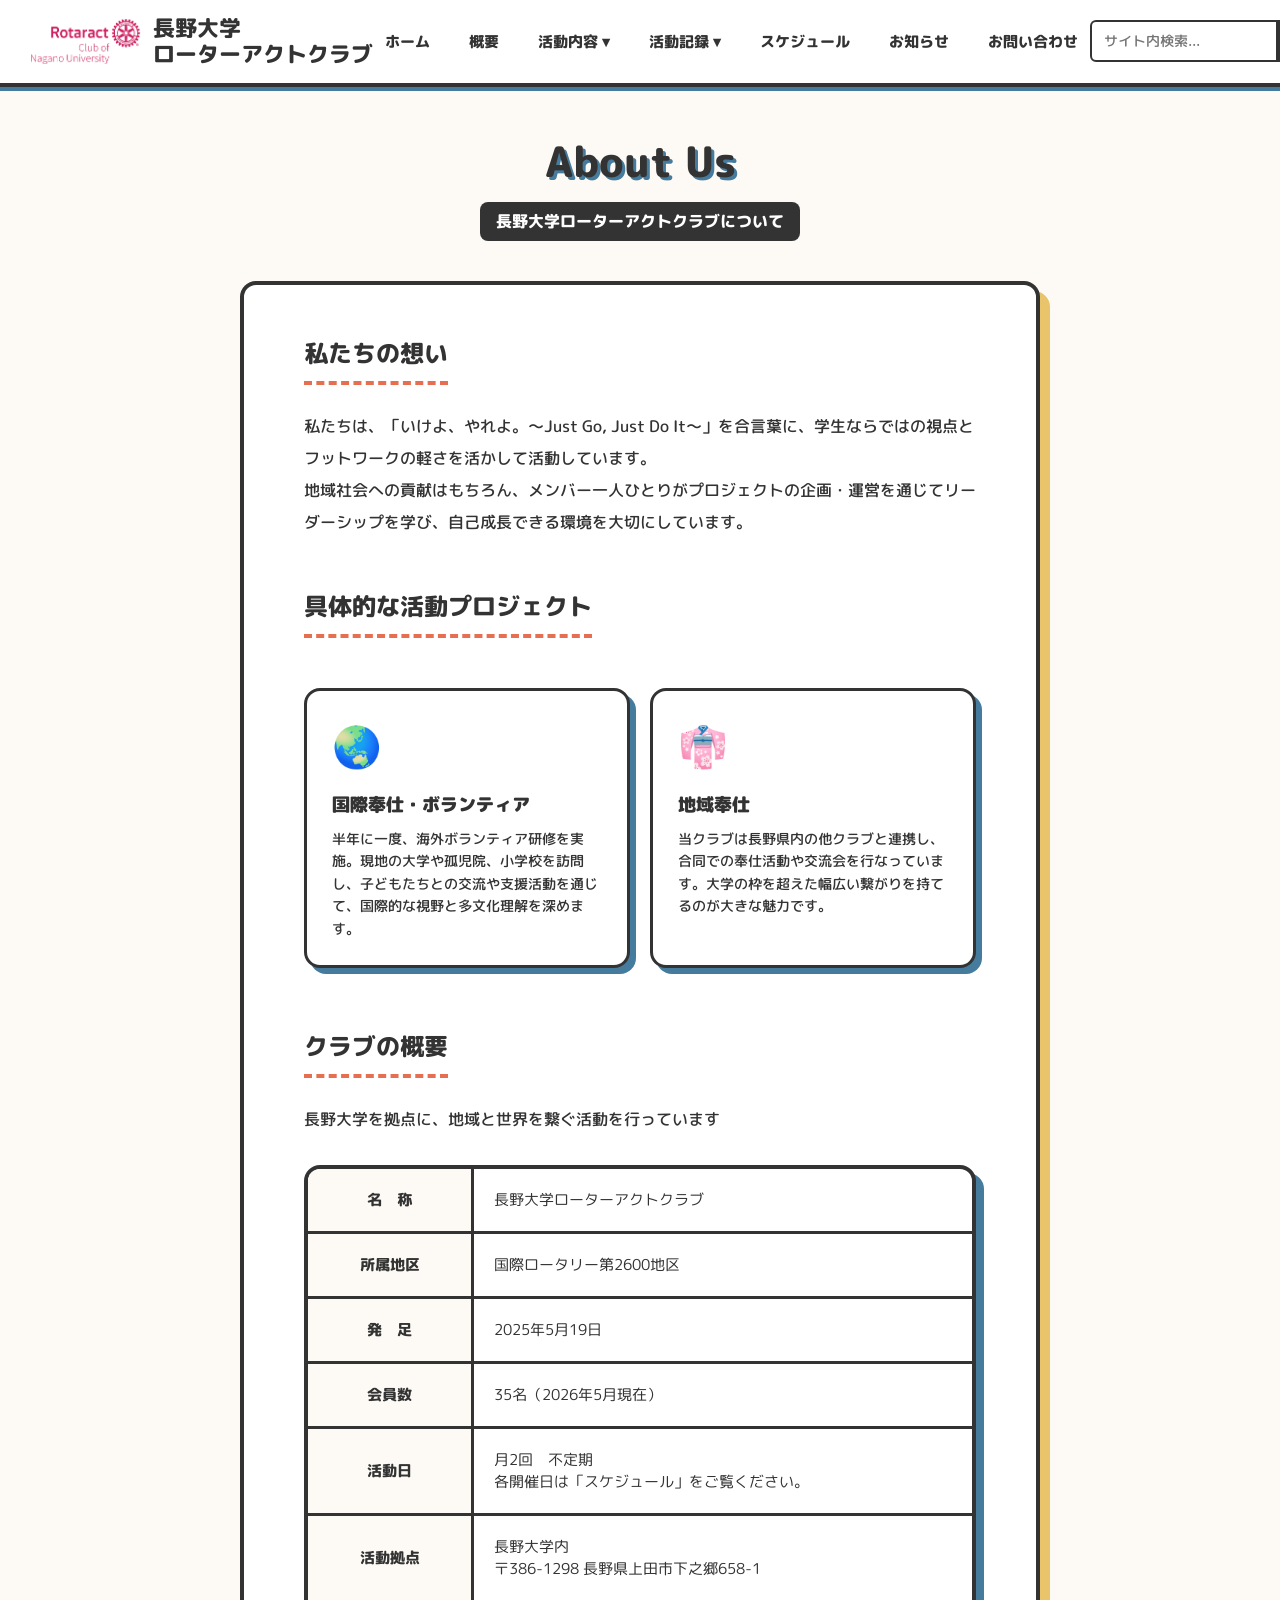
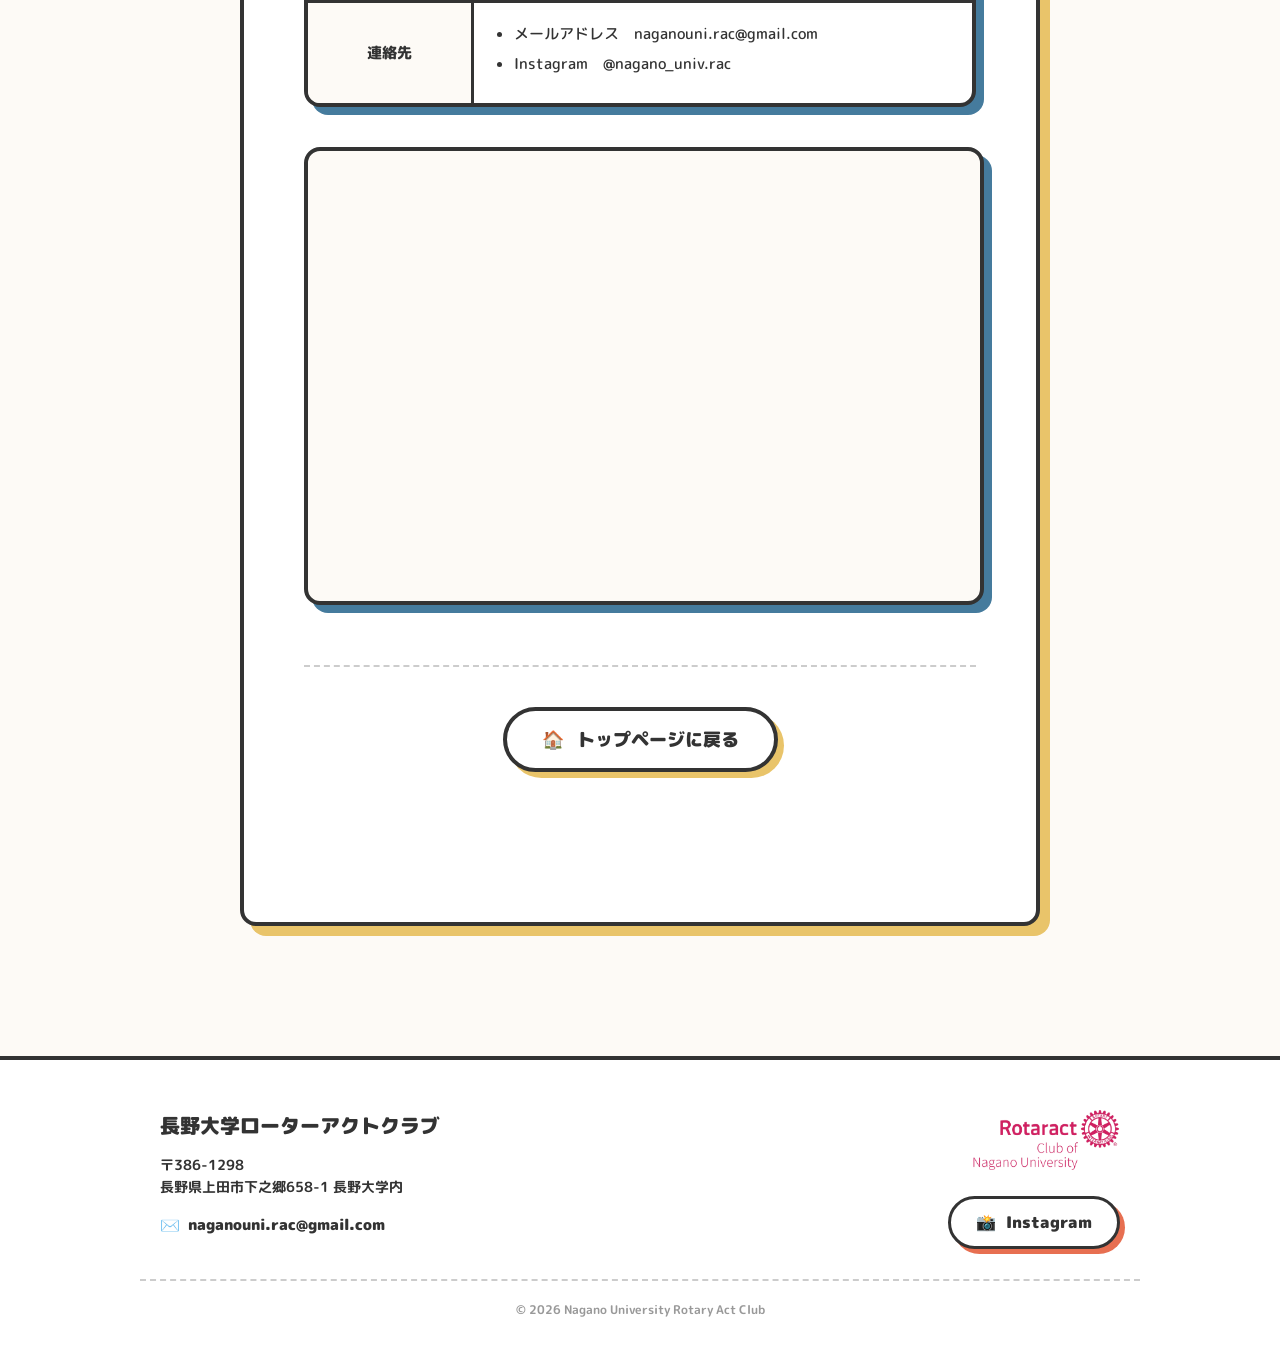
==== commit 545aeaae: "Add files via upload" ====
--- a/about.html
+++ b/about.html
@@ -26,9 +26,15 @@
             <ul>
                 <li><a href="index.html">ホーム</a></li>
                 <li><a href="about.html">概要</a></li>
-                <li><a href="activity.html">活動内容</a></li>
                 <li class="dropdown">
-                    <a href="log.html" class="dropbtn">活動記録 ▾</a>
+                    <a href="javascript:void(0)" class="dropbtn">活動内容 ▾</a>
+                    <ul class="dropdown-content">
+                        <li><a href="activity-international.html">国際奉仕</a></li>
+                        <li><a href="activity-local.html">地域奉仕</a></li>
+                    </ul>
+                </li>
+                <li class="dropdown">
+                    <a href="javascript:void(0)" class="dropbtn">活動記録 ▾</a>
                     <ul class="dropdown-content">
                         <li><a href="log.html">これまでの活動</a></li>
                         <li><a href="diary.html">幹事日記</a></li>
@@ -196,6 +202,24 @@
                 headerNav.classList.toggle('active');
             });
         }
+
+        const dropdowns = document.querySelectorAll('.dropdown');
+        dropdowns.forEach(dropdown => {
+            const dropbtn = dropdown.querySelector('.dropbtn');
+            if (dropbtn) {
+                dropbtn.addEventListener('click', (e) => {
+                    e.preventDefault(); // リンクの移動を完全にストップ
+                    
+                    // 他の開いているメニューを閉じる（任意：開けっ放しにしたい場合は下の3行を消してもOKです）
+                    dropdowns.forEach(other => {
+                        if (other !== dropdown) other.classList.remove('active');
+                    });
+
+                    // タップしたメニューを開閉する
+                    dropdown.classList.toggle('active');
+                });
+            }
+        });
     </script>
 
 </body>
--- a/style.css
+++ b/style.css
@@ -94,13 +94,12 @@
     pointer-events: none; z-index: 1; 
 }
 
-/* 🌟 今回の修正：スライドのベース構造 */
 .slideshow { width: 100%; height: 100%; margin: 0; padding: 0; position: relative; overflow: hidden; }
 .slide-wrapper { display: flex; width: 100%; height: 100%; transition: transform 0.6s cubic-bezier(0.25, 1, 0.5, 1); }
 .slide {
     flex: 0 0 100%; width: 100%; height: 100%;
     background-size: cover; background-position: center; background-repeat: no-repeat;
-    opacity: 1; /* PC時は常に表示（横に並ぶため） */
+    opacity: 1; 
 }
 
 .slide1 { background-image: url('2.jpeg'); background-color: var(--accent-blue); }
@@ -276,6 +275,8 @@
 .back-home-btn:hover { transform: translate(3px, 3px); box-shadow: 2px 2px 0px var(--accent-yellow); background-color: var(--bg-color); }
 .back-home-btn span { margin-right: 8px; }
 
+
+
 /* ====================================================
    8. フッター（Footer）
    ==================================================== */
@@ -312,9 +313,15 @@
 
 @media (max-width: 768px) {
     /* =========================================
+       0. 横スクロール（画面のグラグラ）完全防止
+       ========================================= */
+    html, body { overflow-x: hidden !important; width: 100vw !important; max-width: 100%; }
+    * { word-wrap: break-word !important; overflow-wrap: break-word !important; }
+    img, iframe, video { max-width: 100% !important; }
+
+    /* =========================================
        1. ヘッダー・ハンバーガーメニュー
        ========================================= */
-    /* ヘッダーの太枠を消してスッキリとした影に */
     .site-header { flex-direction: row; padding: 10px 15px; align-items: center; justify-content: space-between; height: 60px; border-bottom: none; box-shadow: 0 4px 15px rgba(0,0,0,0.05); }
     .hamburger { display: flex; flex-direction: column; justify-content: space-between; width: 25px; height: 18px; cursor: pointer; z-index: 1100; }
     .hamburger span { display: block; width: 100%; height: 3px; background-color: var(--text-main); border-radius: 2px; transition: all 0.3s ease; }
@@ -327,10 +334,12 @@
     .header-nav { position: fixed; top: 0; left: -100%; width: 250px; height: 100vh; background-color: #ffffff; box-shadow: 4px 0 15px rgba(0,0,0,0.08); transition: left 0.3s ease; z-index: 1050; padding-top: 70px; overflow-y: auto; margin: 0; }
     .header-nav.active { left: 0; } 
     .header-nav ul { flex-direction: column; gap: 0; padding: 0; }
-    .header-nav a { font-size: 16px; padding: 15px 20px; border-bottom: 1px solid #f0f0f0; border-radius: 0; display: block; white-space: normal; }
-    .dropdown-content { position: static !important; display: block !important; transform: none !important; box-shadow: none !important; border: none !important; background: none !important; padding: 0 !important; margin: 0 !important; }
-    .dropdown-content a { padding: 12px 20px 12px 40px !important; font-size: 14px !important; text-align: left; border-bottom: 1px solid #f0f0f0; }
-    .dropbtn { display: none !important; }
+    .header-nav a { font-size: 16px; padding: 15px 20px; border-bottom: 1px solid #f0f0f0; border-radius: 0; display: block; white-space: normal; color: var(--text-main); text-decoration: none; }
+    .dropbtn { display: block !important; font-weight: bold; background-color: #ffffff; }
+    .dropdown-content { position: static !important; display: block !important; transform: none !important; box-shadow: none !important; border: none !important; background-color: #fdfaf6 !important; margin: 0 !important; padding: 0 !important; max-height: 0; overflow: hidden; transition: max-height 0.3s ease-in-out; }
+    .dropdown.active .dropdown-content { max-height: 150px; }
+    .dropdown-content a { padding: 12px 20px 12px 40px !important; font-size: 14px !important; text-align: left; border-bottom: 1px dashed #eee !important; color: #555 !important; }
+    .dropdown-content li:last-child a { border-bottom: 1px solid #f0f0f0 !important; }
 
     /* =========================================
        2. メインビジュアル（svhフルスクリーン＆すりガラス）
@@ -338,130 +347,87 @@
     .page-body { padding-top: 150px; padding-left: 0 !important; padding-right: 0 !important; }
     .home-body { padding-top: 60px !important; } 
     .home-body .page-body { padding-top: 40px !important; }
-
     .main-visual-full { height: calc(100svh - 60px); min-height: 500px; }
     .main-visual-full::before { display: none; }
     .slide-wrapper { display: block; position: relative; transform: none !important; }
     .slide { position: absolute; top: 0; left: 0; width: 100%; height: 100%; opacity: 0; transition: opacity 1.2s ease-in-out; z-index: 0; }
     .slide.active { opacity: 1; }
     .slider-btn { display: none !important; }
-
-    .main-visual-content-overlay { 
-        top: auto; bottom: 30px; transform: translateX(-50%); 
-        width: 90%; max-width: 350px; padding: 25px 15px; 
-        border: none !important; /* 太枠を消す */
-        border-radius: 20px !important; /* 角を丸く */
-        box-shadow: 0 8px 30px rgba(0,0,0,0.15) !important; /* ふんわりした影 */
-        background-color: rgba(255, 255, 255, 0.85); backdrop-filter: blur(10px); 
-    }
+    .main-visual-content-overlay { top: auto; bottom: 30px; transform: translateX(-50%); width: 90%; max-width: 350px; padding: 25px 15px; border: none !important; border-radius: 20px !important; box-shadow: 0 8px 30px rgba(0,0,0,0.15) !important; background-color: rgba(255, 255, 255, 0.85); backdrop-filter: blur(10px); }
     .catchphrase { font-size: 22px; margin-bottom: 12px; line-height: 1.4; }
     .sub-catchphrase { font-size: 11px; padding: 6px 10px; border-radius: 6px; }
 
     /* =========================================
-       3. 各セクション共通（余白ゆったり・修正版）
-       ========================================= */
-    /* 🌟 大枠のカード：内側の余白をたっぷり広げました */
+       3. 各セクション共通（スマホ限定・幅85%のスリムなカード化）
+       ========================================= */
+    /* 🌟 大枠のカード：幅85%のスリムなふんわりカードに統一 */
     .about-section, .next-event-section, .top-news-section, .voices-section, .cta-box, 
-    .about-container, .contact-container, .schedule-container, .activity-container {
-        width: 92% !important; 
-        max-width: 400px !important;
-        margin: 0 auto 60px !important; 
+    .about-container, .contact-container, .schedule-container, .activity-container,
+    .article-container, .single-article-container, .detail-container, .activity-detail-container, .post-container,
+    .news-container, .news-list-container, .news-archive-container {
+        width: 85% !important; 
+        max-width: 360px !important;
+        margin: 0 auto 50px !important; 
         border-radius: 20px !important; 
         background-color: #ffffff !important;
         border: none !important; 
         box-shadow: 0 8px 24px rgba(0, 0, 0, 0.08) !important; 
-        padding: 40px 25px !important; /* 🌟 30px 20px から大幅に広げました */
+        padding: 30px 20px !important;
         box-sizing: border-box;
     }
 
-    /* セクションタイトル：下の余白を追加 */
-    .section-title { font-size: 26px; text-align: center; margin-bottom: 5px; }
-    .section-subtitle { font-size: 13px; text-align: center; margin-bottom: 35px; color: #888; } 
+    /* セクションタイトル */
+    .section-title, .page-title { font-size: 26px; text-align: center; margin-bottom: 5px; text-shadow: none; color: var(--text-main); }
+    .section-subtitle, .page-subtitle { font-size: 13px; text-align: center; margin-bottom: 35px; color: #888; background: none; } 
+    .page-header { margin-bottom: 25px; padding: 0 15px; }
+    .detail-heading { font-size: 20px; border-bottom: 3px solid var(--accent-red); border-radius: 0; margin-bottom: 20px; display: inline-block; padding-bottom: 5px; }
 
     /* 中身の箱の「二重カード化」を防ぐ */
-    .news-board, .next-event-card {
-        background-color: transparent !important;
-        box-shadow: none !important;
-        border: none !important;
-        padding: 0 !important;
-        margin: 0 !important;
-    }
-
-    /* 🌟 お知らせ（News）：1件ごとの隙間をゆったりと */
-    .news-item { border-bottom: 1px solid #f0f0f0; padding: 20px 0; } /* 上下に20pxの余白 */
-    .news-item:last-child { border-bottom: none; padding-bottom: 0; }
-    .news-link { flex-direction: column; align-items: flex-start; padding: 0; gap: 12px; } /* 日付とタイトルの間を広げる */
+    .news-board, .next-event-card { background-color: transparent !important; box-shadow: none !important; border: none !important; padding: 0 !important; margin: 0 !important; }
+
+    /* お知らせ（News）のリスト調整 */
+    .news-item { border-bottom: 1px dashed #eee !important; padding: 20px 0 !important; }
+    .news-item:last-child { border-bottom: none !important; padding-bottom: 0 !important; }
+    .news-link { flex-direction: column; align-items: flex-start; padding: 0; gap: 12px; }
     .news-meta { flex-direction: row; align-items: center; gap: 10px; width: 100%; }
     .cat-default, .cat-event, .cat-report, .cat-important { border: none !important; box-shadow: none !important; background-color: #f0f0f0; }
     .cat-important { background-color: #ffe8e8; color: var(--accent-red); }
-    .news-more-btn { box-shadow: 0 4px 15px rgba(0,0,0,0.05) !important; background-color: #fdfaf6 !important; border: 1px solid #eee !important; margin-top: 25px; }
-
-    /* 🌟 メンバーの声：黒枠のバグを直し、余白を確保 */
+
+    /* メンバーの声 */
     .voices-grid { flex-direction: column; gap: 0; }
-    .voice-card { 
-        background: transparent !important; 
-        box-shadow: none !important; 
-        border: none !important; /* 黒い太枠を完全に消去 */
-        border-bottom: 1px solid #f0f0f0 !important; 
-        padding: 25px 0 !important; /* 上下の余白をたっぷり確保 */
-        margin-bottom: 0 !important; 
-    }
+    .voice-card { background: transparent !important; box-shadow: none !important; border: none !important; border-bottom: 1px dashed #eee !important; padding: 25px 0 !important; margin-bottom: 0 !important; }
     .voice-card:last-child { border-bottom: none !important; padding-bottom: 0 !important; }
     .voice-author { border-top: none; padding-top: 15px; }
 
-    /* 🌟 About Us */
+    /* About Us */
     .about-layout { flex-direction: column-reverse; gap: 25px; width: 100%; } 
     .about-image { border-radius: 12px; max-height: 220px; width: 100%; object-fit: cover; box-shadow: none; border: 1px solid #eee; transform: none; }
-    .about-text { font-size: 15px; text-align: left; line-height: 1.8; }
+    .about-text, .detail-text { font-size: 15px; text-align: left; line-height: 1.8; }
     .about-btn-wrap { text-align: center; margin-top: 20px; }
 
-    /* 🌟 ボタン共通 */
-    .about-btn, .cta-button, .news-more-btn { 
-        width: 100%; box-sizing: border-box; text-align: center; display: block; margin: 0 auto;
-        border: none !important; border-radius: 50px !important; padding: 15px 20px !important;
-    }
+    /* ボタン共通 */
+    .about-btn, .cta-button, .news-more-btn { width: 100%; box-sizing: border-box; text-align: center; display: block; margin: 0 auto; border: none !important; border-radius: 50px !important; padding: 15px 20px !important; }
     .about-btn, .cta-button { background-color: var(--accent-red) !important; color: white !important; box-shadow: 0 8px 20px rgba(231, 111, 81, 0.3) !important; }
-
-    /* 🌟 Next Event */
+    .news-more-btn { box-shadow: 0 4px 15px rgba(0,0,0,0.05) !important; background-color: #fdfaf6 !important; border: 1px solid #eee !important; margin-top: 25px; }
+
+    /* Next Event / CTA */
     .event-badge { position: static !important; display: inline-block; margin-bottom: 15px; transform: none !important; border: none; box-shadow: 0 4px 10px rgba(0,0,0,0.15); }
     .event-details { border: none; background-color: #f8f9fa; border-radius: 12px; padding: 20px; margin-top: 20px; } 
-
-    /* 🌟 CTA（お問い合わせ） */
     .cta-box { background-color: var(--accent-red) !important; color: white; padding: 50px 25px !important; box-shadow: 0 10px 30px rgba(231,111,81,0.4) !important; }
     .cta-title { font-size: 24px; margin-bottom: 15px; }
     .cta-text { font-size: 14px; margin-bottom: 30px; line-height: 1.6; }
     .cta-button { background-color: #ffffff !important; color: var(--accent-red) !important; box-shadow: 0 8px 20px rgba(0,0,0,0.15) !important; }
 
     /* =========================================
-       4. 下層ページ（About Us等の詳細ページ）のモダン化
-       ========================================= */
-    /* ページタイトル（枠外） */
-    .page-header { margin-bottom: 25px; padding: 0 15px; }
-    .page-title { font-size: 28px; text-shadow: none; color: var(--text-main); margin-bottom: 10px; }
-    .page-subtitle { font-size: 12px; background-color: var(--text-main); color: #fff; border-radius: 20px; padding: 6px 15px; }
-
-    /* 下層ページの大枠カード（余白調整） */
-    .about-container, .contact-container, .schedule-container, .activity-container {
-        padding: 40px 20px !important;
-    }
-
-    /* 見出し（具体的な活動プロジェクトなど） */
-    .detail-heading { font-size: 20px; border-bottom: 3px solid var(--accent-red); border-radius: 0; margin-bottom: 20px; display: inline-block; padding-bottom: 5px; }
-    .detail-text { font-size: 14px; line-height: 1.8; }
-
-    /* 🌟 プロジェクトカード（縦並びにし、枠を消してアプリ風に） */
+       4. 下層ページ（About Us等）のコンポーネント調整
+       ========================================= */
+    /* プロジェクトカード */
     .project-cards { flex-direction: column !important; gap: 20px !important; margin-top: 20px !important; }
-    .project-card { 
-        border: none !important; 
-        box-shadow: 0 4px 15px rgba(0,0,0,0.05) !important; 
-        border-radius: 16px !important; 
-        padding: 25px 20px !important; 
-        background-color: #fdfaf6 !important; /* 少し背景色を変えてメリハリを */
-    }
+    .project-card { border: none !important; box-shadow: 0 4px 15px rgba(0,0,0,0.05) !important; border-radius: 16px !important; padding: 25px 20px !important; background-color: #fdfaf6 !important; }
     .project-card h4 { font-size: 16px; margin-bottom: 8px; }
     .project-card p { font-size: 13px; line-height: 1.6; }
 
-    /* 🌟 概要テーブル（枠と影を消し、スッキリとした罫線のみに） */
+    /* 概要テーブル */
     .overview-table-section { margin-top: 40px !important; margin-bottom: 0 !important; }
     .overview-table { border: none !important; box-shadow: none !important; border-radius: 0 !important; background: transparent !important; }
     .overview-table, .overview-table tbody, .overview-table tr, .overview-table th, .overview-table td { display: block; width: 100%; box-sizing: border-box; }
@@ -469,46 +435,40 @@
     .overview-table td { padding: 10px 5px 25px !important; border: none !important; border-bottom: 1px dashed #ddd !important; font-size: 14px !important; }
     .overview-table tr:last-child td { border-bottom: none !important; }
 
-    /* 🌟 マップ（枠なし、角丸・薄い影） */
+    /* マップ・カレンダー等 */
     .map-wrapper { border: none !important; box-shadow: 0 4px 15px rgba(0,0,0,0.08) !important; border-radius: 16px !important; margin-top: 30px !important; }
     .map-wrapper iframe { height: 250px !important; border-radius: 16px !important; }
-
-    /* 🌟 トップへ戻るボタン（今風の丸ボタン化） */
-    .back-home-container { border-top: none !important; padding-top: 10px !important; margin: 20px 0 50px !important; text-align: center; }
-    .back-home-btn { 
-        border: none !important; 
-        box-shadow: 0 6px 20px rgba(0,0,0,0.08) !important; 
-        border-radius: 50px !important; 
-        background-color: #ffffff !important; 
-        color: var(--text-main) !important; 
-        padding: 15px 30px !important; 
-        font-size: 15px !important; 
-        width: 100%; 
-        max-width: 300px;
-        display: inline-block; 
-        box-sizing: border-box;
-    }
-
-    /* 🌟 その他の下層ページ要素（活動記録・スケジュールなど）もアプリ風に */
     .pdf-container { height: 500px; border: none !important; box-shadow: 0 8px 24px rgba(0,0,0,0.08) !important; border-radius: 16px !important; }
-    .activity-container { padding: 0 !important; background: transparent !important; box-shadow: none !important; margin-bottom: 0 !important; }
-    .activity-container .activity-card, .activity-container .activity-card.reverse { 
-        flex-direction: column; width: 100% !important; margin-bottom: 30px !important; padding: 0 !important;
-        border: none !important; box-shadow: 0 6px 20px rgba(0,0,0,0.06) !important; border-radius: 20px !important; background-color: #ffffff !important;
-    }
-    .activity-img { height: auto; min-height: 180px; border: none !important; border-bottom: 1px solid #f0f0f0 !important; border-radius: 20px 20px 0 0 !important; }
-    .activity-content, .activity-info { padding: 25px 20px; }
     .yearly-grid { grid-template-columns: 1fr; gap: 20px; }
     .month-card { border: none !important; box-shadow: 0 4px 15px rgba(0,0,0,0.05) !important; border-radius: 16px !important; background-color: #ffffff !important; }
     .g-calendar-wrapper { padding-bottom: 110%; margin-bottom: 40px; border: none !important; box-shadow: 0 8px 24px rgba(0,0,0,0.08) !important; border-radius: 16px !important; overflow: hidden !important; } 
     .calendar-legend {display: flex; flex-wrap: wrap; gap: 10px; justify-content: center; margin-top: 15px; margin-bottom: 25px; padding: 0; list-style: none; }
     .calendar-legend li { font-size: 13px; display: flex; align-items: center; gap: 6px; background-color: #f4f6f8; padding: 6px 14px; border-radius: 20px; color: var(--text-main); font-weight: 800; }
     .legend-color {display: inline-block; width: 12px; height: 12px; border-radius: 50%; }
-    .contact-text { font-size: 14px; text-align: left; }
-    .g-form-wrapper { border: none !important; box-shadow: 0 4px 15px rgba(0,0,0,0.05) !important; border-radius: 16px !important; background: #fff !important; }
-    .pc-only { display: none; }
-
-    /* 🌟 フッターのコンパクト化 */
+
+    /* トップへ戻るボタン */
+    .back-home-container, .back-btn-container { border-top: none !important; padding-top: 10px !important; margin: 20px 0 50px !important; text-align: center; }
+    .back-home-btn, .back-btn { border: none !important; box-shadow: 0 6px 20px rgba(0,0,0,0.08) !important; border-radius: 50px !important; background-color: #ffffff !important; color: var(--text-main) !important; padding: 15px 30px !important; font-size: 15px !important; font-weight: 900; width: 100%; max-width: 300px; display: inline-block; box-sizing: border-box; }
+
+    /* =========================================
+       5. 記事詳細ページ（画像・本文）の調整
+       ========================================= */
+    .article-title { font-size: 24px !important; font-weight: 900; margin-bottom: 20px !important; line-height: 1.4; }
+    .article-meta { display: flex; align-items: center; gap: 10px; margin-bottom: 25px !important; }
+    .article-date { font-size: 14px; font-weight: 800; }
+    .article-tag { font-size: 12px; font-weight: 800; padding: 4px 12px; border-radius: 20px; border: none !important; background-color: var(--accent-green) !important; color: #ffffff !important; }
+    
+    /* 🌟 写真を囲む親の箱の枠線を完全に消す（ズレ防止） */
+    .article-main-img { border: none !important; box-shadow: none !important; background: transparent !important; padding: 0 !important; overflow: hidden !important; border-radius: 12px !important; }
+
+    /* 🌟 写真自体に細い枠線と角丸を設定 */
+    .article-container img, .single-article-container img, .detail-container img, .activity-detail-container img, .post-container img, .article-main-img img { border: 2px solid var(--text-main) !important; border-radius: 12px !important; box-shadow: 0 4px 15px rgba(0,0,0,0.05) !important; width: 100% !important; height: auto !important; margin-bottom: 20px !important; box-sizing: border-box !important; }
+    
+    .article-body p { font-size: 15px; line-height: 1.8; margin-bottom: 20px !important; }
+
+    /* =========================================
+       6. フッター
+       ========================================= */
     .site-footer { padding: 30px 0 15px 0; margin-top: 30px; border-top: 1px solid #f0f0f0; background-color: #ffffff; }
     .footer-inner { flex-direction: column; align-items: center; text-align: center; gap: 10px; padding-left: 20px; padding-right: 20px; padding-bottom: 15px; border-bottom: 1px dashed #ccc; }
     .footer-logo { font-size: 17px; margin-bottom: 5px; font-weight: 900; }
@@ -519,69 +479,96 @@
     .footer-logo-img { height: 40px; }
     .instagram-link { padding: 10px 20px; font-size: 14px; border: none !important; box-shadow: 0 4px 15px rgba(225, 48, 108, 0.2) !important; }
     .footer-bottom { padding-top: 10px; font-size: 11px; }
-
-    /* =========================================
-       5. 活動記録詳細ページ (`image_8.png`) のモダン化
-       ========================================= */
+ 
+}
+
+/* =========================================
+   10. ギャラリー＆Lightbox（全画面共通設定）
+   ========================================= */
+
+/* --- 🌟 矢印付きギャラリーのレイアウト --- */
+.gallery-wrapper {
+    position: relative;
+    display: flex;
+    align-items: center;
+}
+
+/* --- ギャラリーの大枠（共通スワイプ設定） --- */
+.country-gallery {
+    display: grid;
+    grid-template-rows: repeat(2, 1fr); /* 2段にする */
+    grid-auto-flow: column; /* 縦に2つ並んだら右へ */
+    gap: 10px;
+    overflow-x: auto;
+    scroll-snap-type: x mandatory;
+    padding-bottom: 15px;
+    -ms-overflow-style: none;
+    scrollbar-width: none;
+    grid-auto-columns: 42%; /* スマホ用の幅 */
+    width: 100%; /* ラッパー内で幅を確保 */
+}
+.country-gallery::-webkit-scrollbar { display: none; }
+
+/* --- 写真サムネイルのスタイル --- */
+.country-gallery img {
+    width: 100% !important;
+    aspect-ratio: 1 / 1 !important; /* 綺麗な正方形 */
+    height: auto !important;
+    object-fit: cover !important;
+    border-radius: 8px !important;
+    border: 1px solid #eee;
+    cursor: pointer;
+    transition: transform 0.2s ease, box-shadow 0.2s ease;
+    margin: 0 !important;
+    scroll-snap-align: start;
+}
+
+/* 🌟 追加：スマホでは矢印を「絶対に」隠す！ */
+.gallery-arrow {
+    display: none !important; 
+}
+
+/* --- PCでの表示（8枚スライド＆矢印） --- */
+@media (min-width: 769px) {
+    .country-gallery {
+        gap: 15px;
+        grid-auto-columns: calc((100% - 45px) / 4); 
+        max-width: 100%; 
+        margin: 0;
+        padding: 0 40px; /* 矢印のためのスペースを確保 */
+    }
+    .country-gallery img:hover { transform: scale(1.05); box-shadow: 0 5px 15px rgba(0,0,0,0.1); z-index: 1; }
     
-    /* 🌟 大枠の記事コンテナ：角丸・枠なし・ふんわりした影に変更 */
-    /* クラス名はHTML構造に合わせる必要があるため、IMG_A842DC4823B7-1.jpgの見た目から推測しています */
-    .article-container { width: 92% !important; max-width: 400px !important; margin: 0 auto 50px !important; border-radius: 20px !important; background-color: #ffffff !important; border: none !important; box-shadow: 0 8px 24px rgba(0, 0, 0, 0.08) !important; padding: 40px 25px !important; box-sizing: border-box; }
-
-    /* タイトルの調整 */
-    .article-title { font-size: 24px !important; font-weight: 900; margin-bottom: 20px !important; line-height: 1.4; }
-
-    /* 日付とタグの調整 */
-    .article-meta { display: flex; align-items: center; gap: 10px; margin-bottom: 25px !important; }
-    .article-date { font-size: 14px; font-weight: 800; }
-    /* 活動報告タグを今風のラベルに */
-    .article-tag { font-size: 12px; font-weight: 800; padding: 4px 12px; border-radius: 20px; border: none !important; background-color: var(--accent-green) !important; color: #ffffff !important; }
-
-    /* 画像の調整 */
-    .article-body img { width: 100%; height: auto; border-radius: 12px !important; border: none !important; box-shadow: none !important; margin-bottom: 25px !important; }
-
-    /* 本文の調整 */
-    .article-body p { font-size: 15px; line-height: 1.8; margin-bottom: 20px !important; }
-
-    /* リスト（日程）の調整 */
-    .activity-list { list-style: none; padding: 0; margin: 20px 0 !important; }
-    .activity-list li { font-size: 14px; color: var(--text-main); line-height: 1.6; margin-bottom: 12px; padding-left: 24px; position: relative;}
-    /* ✔マークの調整 */
-    .activity-list li::before { content: "✔"; position: absolute; left: 0; top: 0; color: var(--accent-red); font-weight: 900; font-size: 16px; }
-
-    /* 🌟「一覧に戻る」ボタン（今風の丸ボタン化） */
-    .back-btn-container { text-align: center; margin-top: 30px !important; margin-bottom: 50px !important; }
-    .back-btn { display: inline-block; width: 100% !important; max-width: 300px; box-sizing: border-box; text-align: center; border: none !important; border-radius: 50px !important; padding: 15px 20px !important; background-color: #ffffff !important; color: var(--text-main) !important; font-weight: 900; font-size: 15px; box-shadow: 0 4px 15px rgba(0,0,0,0.05) !important; }
-    /* アイコンがあれば調整 */
-    .back-btn span { margin-right: 8px; }
-
-    /* =========================================
-       6. 活動記録詳細ページ（個別記事）のモダン化＆スリム化
-       ========================================= */
-    /* 🌟 黒い太枠と黄色い影を消し、幅85%のふんわりカードにする */
-    .article-container, 
-    .single-article-container, 
-    .detail-container, 
-    .activity-detail-container,
-    .post-container { width: 85% !important; max-width: 360px !important; margin: 0 auto 50px !important; border-radius: 20px !important; background-color: #ffffff !important; border: none !important; box-shadow: 0 8px 24px rgba(0, 0, 0, 0.08) !important; padding: 30px 20px !important; box-sizing: border-box; }
-
-    /* 🌟 記事内の「写真」の黒枠も消して、角を少し丸くする */
-    .article-container img, 
-    .single-article-container img, 
-    .detail-container img, 
-    .activity-detail-container img,
-    .post-container img { border: none !important; border-radius: 12px !important; box-shadow: 0 4px 15px rgba(0,0,0,0.05) !important; width: 100%; height: auto; margin-bottom: 20px !important; }
-
-    /* =========================================
-       7. News一覧ページ（お知らせ）のモダン化
-       ========================================= */
-    /* 🌟 黒い太枠と青い影を消し、スリムなふんわりカードに統一 */
-    .news-container, 
-    .news-list-container, 
-    .news-archive-container { width: 85% !important; max-width: 360px !important; margin: 0 auto 50px !important; border-radius: 20px !important; background-color: #ffffff !important; border: none !important; box-shadow: 0 8px 24px rgba(0, 0, 0, 0.08) !important; padding: 30px 20px !important; box-sizing: border-box; }
-
-    /* ニュースアイテムの下線をスッキリさせる */
-    .news-container .news-item { border-bottom: 1px dashed #eee !important; padding: 20px 0 !important; }
-    .news-container .news-item:last-child { border-bottom: none !important; }
-
-}+    /* 🌟 PCでは矢印を「絶対に」表示する！ */
+    .gallery-arrow {
+        display: flex !important;
+        align-items: center;
+        justify-content: center;
+        position: absolute;
+        top: 50%;
+        transform: translateY(-50%);
+        width: 35px;
+        height: 35px;
+        background-color: var(--text-main);
+        color: white;
+        border: none;
+        border-radius: 50%;
+        font-size: 16px;
+        cursor: pointer;
+        z-index: 10;
+        box-shadow: 2px 2px 5px rgba(0,0,0,0.2);
+        transition: background-color 0.2s, transform 0.2s;
+    }
+    .gallery-arrow:hover { background-color: var(--accent-red); transform: translateY(-50%) scale(1.1); }
+    .gallery-arrow:active { transform: translateY(-50%) scale(0.95); }
+    
+    .prev-arrow { left: 0; }
+    .next-arrow { right: 0; }
+}
+
+/* --- Lightbox（拡大画面）のスタイル --- */
+.lightbox-overlay { position: fixed; top: 0; left: 0; width: 100%; height: 100%; background-color: rgba(0, 0, 0, 0.9); display: none; justify-content: center; align-items: center; z-index: 2000; opacity: 0; transition: opacity 0.3s ease; }
+.lightbox-overlay.active { display: flex; opacity: 1; }
+.lightbox-img { max-width: 90%; max-height: 90%; border-radius: 8px; box-shadow: 0 0 30px rgba(255,255,255,0.2); transform: scale(0.9); transition: transform 0.3s ease; }
+.lightbox-overlay.active .lightbox-img { transform: scale(1); }
+.lightbox-close { position: absolute; top: 20px; right: 30px; color: white; font-size: 40px; font-weight: bold; cursor: pointer; z-index: 2100; }
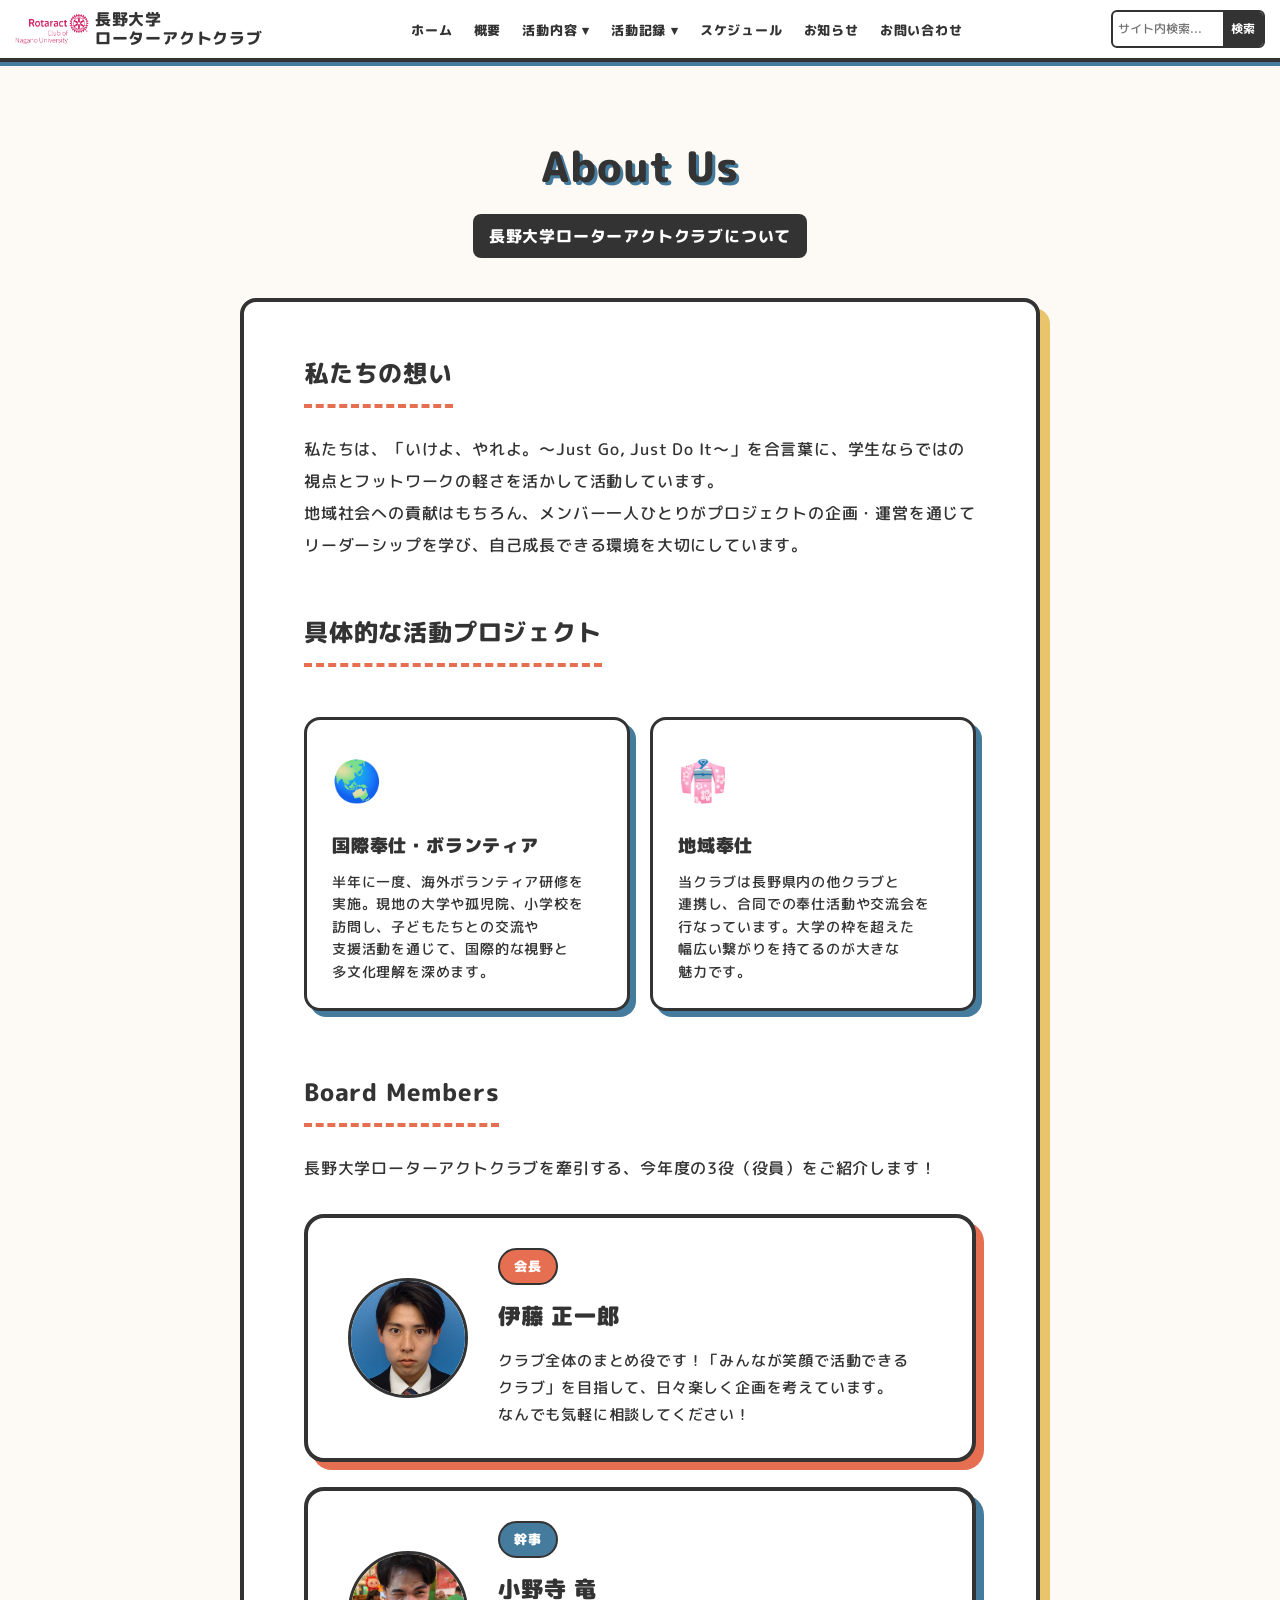
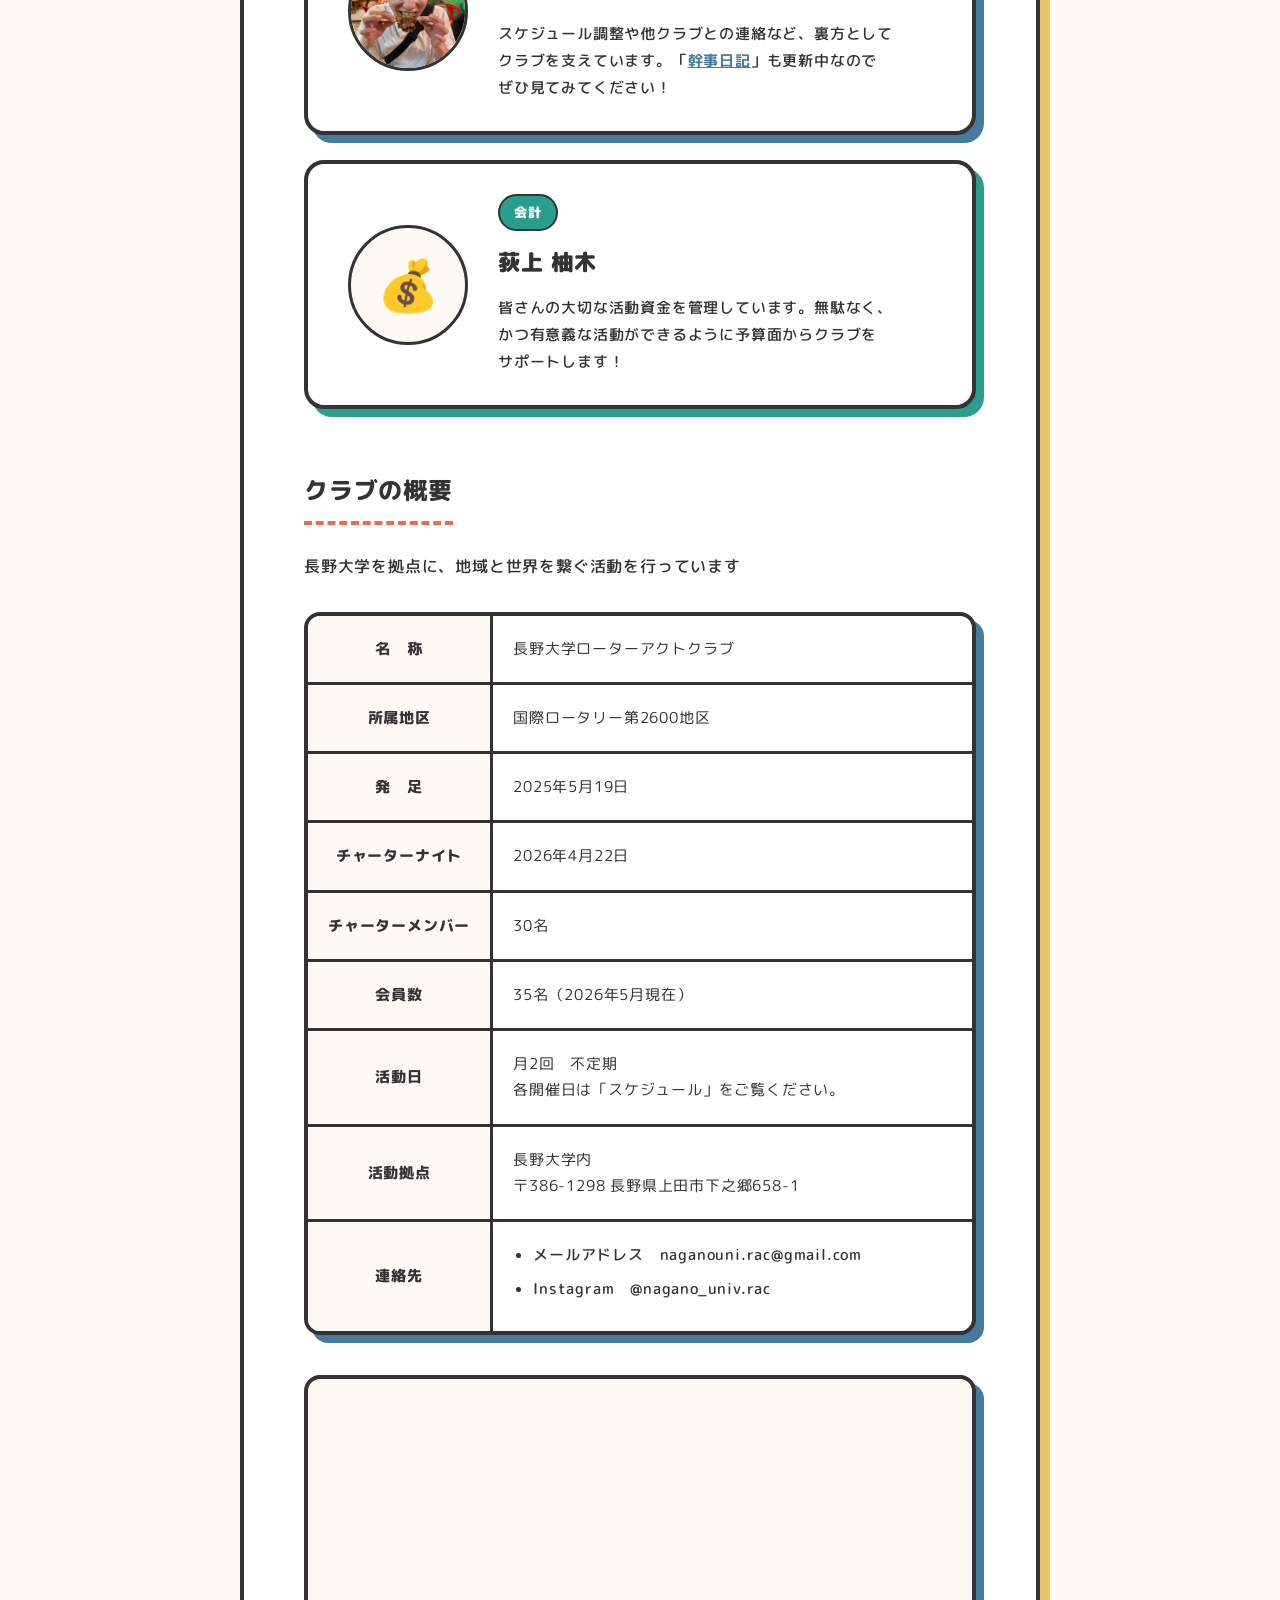
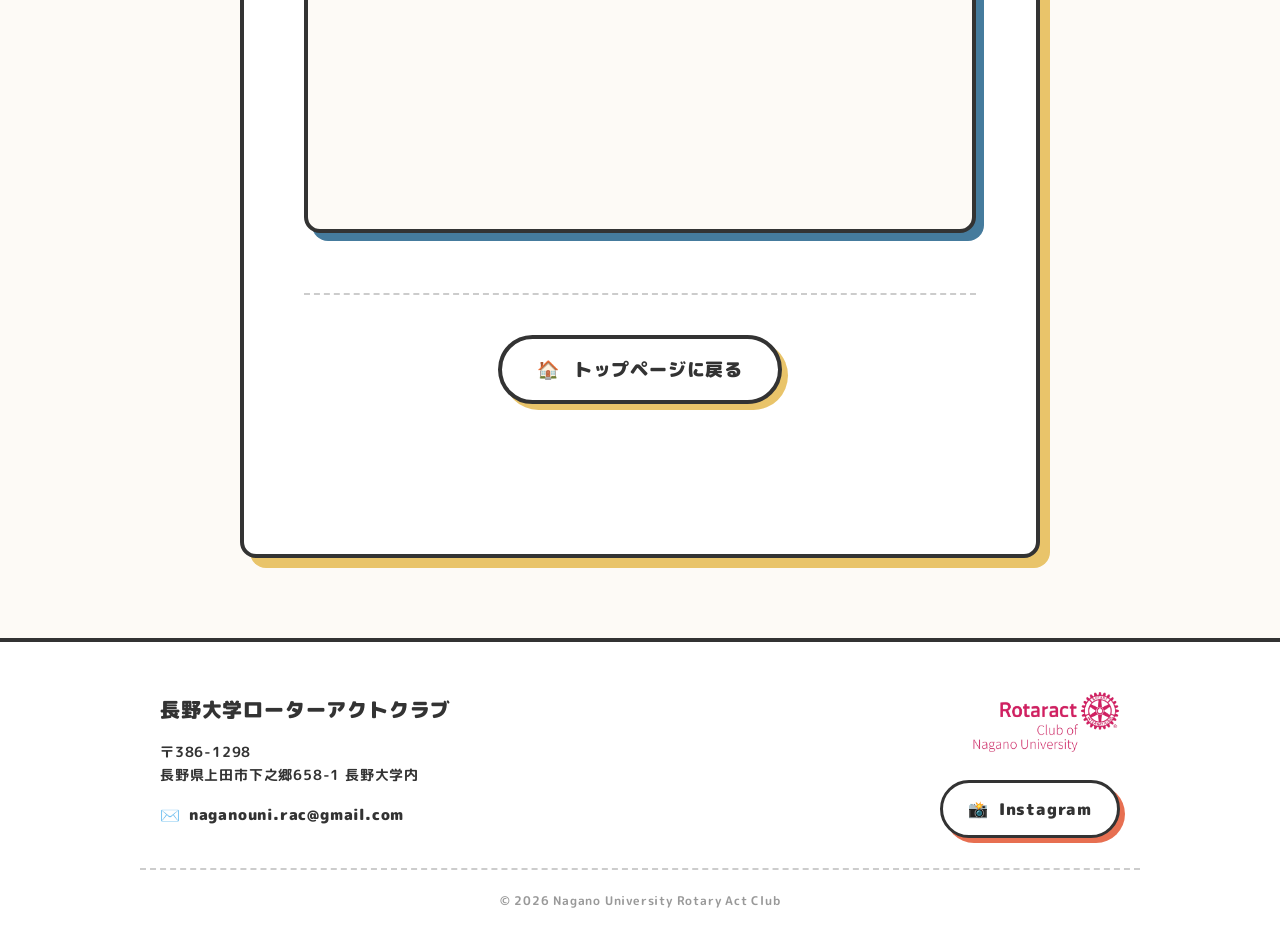
==== commit 27e72efb: "Add files via upload" ====
--- a/about.html
+++ b/about.html
@@ -94,6 +94,52 @@
                 </div>
             </section>
 
+            <div class="officers-section">
+                <h2 class="detail-heading">Board Members</h2>
+                <p class="detail-text">長野大学ローターアクトクラブを牽引する、今年度の3役（役員）をご紹介します！</p>
+                
+                <div class="officers-vertical">
+                    <div class="officer-card-v">
+                        <div class="officer-img-v">
+                            <img src="president.jpg" alt="👑">
+                        </div>
+                        <div class="officer-info-v">
+                            <span class="officer-role" style="background-color: var(--accent-red);">会長</span>
+                            <h3 class="officer-name">伊藤 正一郎</h3>
+                            <p class="officer-desc">
+                                クラブ全体のまとめ役です！「みんなが笑顔で活動できるクラブ」を目指して、日々楽しく企画を考えています。なんでも気軽に相談してください！
+                            </p>
+                        </div>
+                    </div>
+
+                    <div class="officer-card-v">
+                        <div class="officer-img-v">
+                            <img src="Secretary.jpeg" alt="📝">
+                        </div>
+                        <div class="officer-info-v">
+                            <span class="officer-role" style="background-color: var(--accent-blue);">幹事</span>
+                            <h3 class="officer-name">小野寺 竜</h3>
+                            <p class="officer-desc">
+                                スケジュール調整や他クラブとの連絡など、裏方としてクラブを支えています。「<a href="diary.html" style="color:var(--accent-blue); font-weight:bold; text-decoration:underline;">幹事日記</a>」も更新中なのでぜひ見てみてください！
+                            </p>
+                        </div>
+                    </div>
+
+                    <div class="officer-card-v">
+                        <div class="officer-img-v">
+                            <span>💰</span>
+                        </div>
+                        <div class="officer-info-v">
+                            <span class="officer-role" style="background-color: var(--accent-green);">会計</span>
+                            <h3 class="officer-name">荻上 柚木</h3>
+                            <p class="officer-desc">
+                                皆さんの大切な活動資金を管理しています。無駄なく、かつ有意義な活動ができるように予算面からクラブをサポートします！
+                            </p>
+                        </div>
+                    </div>
+                </div>
+            </div>
+
             <!-- セクション3：クラブの概要（表組み） -->
             <section class="overview-table-section">
                 <h3 class="detail-heading">クラブの概要</h3>
@@ -114,6 +160,14 @@
                         <tr>
                             <th>発　足</th>
                             <td>2025年5月19日</td>
+                        </tr>
+                        <tr>
+                            <th>チャーターナイト</th>
+                            <td>2026年4月22日</td>
+                        </tr>
+                        <tr>
+                            <th>チャーターメンバー</th>
+                            <td>30名</td>
                         </tr>
                         <tr>
                             <th>会員数</th>
--- a/style.css
+++ b/style.css
@@ -1,4 +1,13 @@
 @import url('https://fonts.googleapis.com/css2?family=M+PLUS+Rounded+1c:wght@500;800&display=swap');
+
+/* ====================================================
+   0. はみ出し・見切れ防止の最強リセット（全要素共通）
+   ==================================================== */
+*, *::before, *::after { box-sizing: border-box; overflow-wrap: break-word; word-wrap: break-word; }
+
+img, iframe, video { max-width: 100%; height: auto; }
+
+html { height: -webkit-fill-available; background-color: var(--bg-color); }
 
 /* ====================================================
    1. 全体設定・カラーパレット（Variables & Base）
@@ -18,24 +27,27 @@
 
 body {
     font-family: 'M PLUS Rounded 1c', 'ヒラギノ丸ゴ ProN', 'Hiragino Maru Gothic ProN', 'メイリオ', Meiryo, sans-serif;
-    background-color: var(--bg-color);
     color: var(--text-main);
+    display: flex;
+    flex-direction: column;
+
+    min-height: 100vh;
+    min-height: -webkit-fill-available; 
+    
     margin: 0;
     padding: 0;
-    min-height: 100vh;
-    display: flex;
-    flex-direction: column;
-}
-
-.page-body {
-    flex: 1;
-    padding: 130px 20px 80px; 
-    display: flex; 
-    flex-direction: column; 
-    align-items: center; 
-    width: 100%; 
-    box-sizing: border-box;
-}
+
+    overscroll-behavior-y: none;
+
+    line-height: 1.75;
+    letter-spacing: 0.05em;
+    word-break: auto-phrase;
+
+    -webkit-font-smoothing: antialiased;
+    -moz-osx-font-smoothing: grayscale;
+}
+
+.page-body {background-color: var(--bg-color); flex: 1 0 auto !important; padding: 130px 20px 80px; display: flex; flex-direction: column; align-items: center; width: 100%; box-sizing: border-box; }
 
 .home-body { padding-top: 75px !important; }
 .home-body .page-body { padding-top: 40px !important; }
@@ -54,7 +66,6 @@
     z-index: 1000; box-shadow: 0 4px 0px var(--accent-blue);
 }
 
-/* PC版ハンバーガー隠す */
 .hamburger { display: none; }
 
 .header-logo {
@@ -76,47 +87,38 @@
 
 .header-right { display: flex; align-items: center; gap: 20px; }
 .header-search, .header-search form { display: flex; align-items: stretch; border: 2px solid #333; border-radius: 6px; overflow: hidden; height: 38px; margin: 0; background-color: #fff; }
-.header-search input { border: none; padding: 0 12px; outline: none; font-size: 14px; width: 160px; background-color: transparent; color: var(--text-main); font-family: inherit; font-weight: 500; }
-.header-search button { background-color: #333; color: #fff; border: none; padding: 0 15px; cursor: pointer; font-weight: bold; font-size: 14px; font-family: inherit; transition: background-color 0.2s; }
+
+/* 🌟 WindowsとMacの検索バーのズレをなくすリセット魔法 */
+.header-search input { 
+    -webkit-appearance: none; -moz-appearance: none; appearance: none;
+    box-sizing: border-box; margin: 0; vertical-align: middle; height: 100%;
+    border: none; padding: 0 12px; outline: none; font-size: 14px; width: 160px; background-color: transparent; color: var(--text-main); font-family: inherit; font-weight: 500; 
+}
+.header-search button { 
+    -webkit-appearance: none; -moz-appearance: none; appearance: none;
+    box-sizing: border-box; margin: 0; vertical-align: middle; height: 100%;
+    background-color: #333; color: #fff; border: none; padding: 0 15px; cursor: pointer; font-weight: bold; font-size: 14px; font-family: inherit; transition: background-color 0.2s; 
+}
 .header-search button:hover { background-color: #555; }
 
 /* ====================================================
    3. メインビジュアル＆スライドショー
    ==================================================== */
-.main-visual-full {
-    position: relative; width: 100%; height: calc(100vh - 75px); 
-    min-height: 500px; overflow: hidden; margin: 0; padding: 0;
-}
-
-.main-visual-full::before {
-    content: ""; position: absolute; top: 0; left: 0; width: 100%; height: 100%;
-    background: linear-gradient(to right, rgba(255, 255, 255, 0.9) 0%, rgba(255, 255, 255, 0) 15%, rgba(255, 255, 255, 0) 85%, rgba(255, 255, 255, 0.9) 100%);
-    pointer-events: none; z-index: 1; 
-}
-
+.main-visual-full { flex-shrink: 0; position: relative; width: 100%; height: calc(100vh - 75px); min-height: 500px; overflow: hidden; margin: 0; padding: 0; }
+.main-visual-full::before { content: ""; position: absolute; top: 0; left: 0; width: 100%; height: 100%; background: linear-gradient(to right, rgba(255, 255, 255, 0.9) 0%, rgba(255, 255, 255, 0) 15%, rgba(255, 255, 255, 0) 85%, rgba(255, 255, 255, 0.9) 100%); pointer-events: none; z-index: 1; }
 .slideshow { width: 100%; height: 100%; margin: 0; padding: 0; position: relative; overflow: hidden; }
 .slide-wrapper { display: flex; width: 100%; height: 100%; transition: transform 0.6s cubic-bezier(0.25, 1, 0.5, 1); }
-.slide {
-    flex: 0 0 100%; width: 100%; height: 100%;
-    background-size: cover; background-position: center; background-repeat: no-repeat;
-    opacity: 1; 
-}
+.slide { flex: 0 0 100%; width: 100%; height: 100%; background-size: cover; background-position: center; background-repeat: no-repeat; opacity: 1; }
 
 .slide1 { background-image: url('2.jpeg'); background-color: var(--accent-blue); }
 .slide2 { background-image: url('3.jpeg'); background-color: var(--accent); }
 .slide3 { background-image: url('1.jpeg'); background-color: var(--accent-yellow); }
 
-.main-visual-content-overlay {
-    position: absolute; top: 50%; left: 50%; transform: translate(-50%, -50%);
-    z-index: 2; background-color: rgba(253, 250, 246, 0.9); border: var(--border-thick); border-radius: 16px; padding: 40px 50px; text-align: center; box-shadow: 8px 8px 0px var(--accent); width: 85%; max-width: 700px; line-height: 1.5;
-}
+.main-visual-content-overlay { position: absolute; top: 50%; left: 50%; transform: translate(-50%, -50%); z-index: 2; background-color: rgba(253, 250, 246, 0.9); border: var(--border-thick); border-radius: 16px; padding: 40px 50px; text-align: center; box-shadow: 8px 8px 0px var(--accent); width: 85%; max-width: 700px; line-height: 1.5; }
 .catchphrase { font-size: 38px; color: var(--text-main); margin: 0 0 20px 0; font-weight: 800; }
 .sub-catchphrase { font-size: 16px; font-weight: 800; margin: 0; background-color: var(--text-main); color: #ffffff; display: inline-block; padding: 8px 16px; border-radius: 8px; }
 
-.slider-btn {
-    position: absolute; top: 50%; transform: translateY(-50%); z-index: 2;
-    background-color: var(--card-bg); border: var(--border-thick); color: var(--text-main); width: 50px; height: 50px; border-radius: 50%; font-size: 20px; font-weight: 800; cursor: pointer; box-shadow: 4px 4px 0px var(--accent); transition: all 0.2s ease; display: flex; align-items: center; justify-content: center;
-}
+.slider-btn { position: absolute; top: 50%; transform: translateY(-50%); z-index: 2; background-color: var(--card-bg); border: var(--border-thick); color: var(--text-main); width: 50px; height: 50px; border-radius: 50%; font-size: 20px; font-weight: 800; cursor: pointer; box-shadow: 4px 4px 0px var(--accent); transition: all 0.2s ease; display: flex; align-items: center; justify-content: center; }
 .slider-btn:hover { transform: translateY(-50%) translate(2px, 2px); box-shadow: 2px 2px 0px var(--accent); background-color: var(--accent-blue); color: #ffffff; }
 .prev-btn { left: 20px; } .next-btn { right: 20px; }
 
@@ -129,7 +131,6 @@
 .about-text { font-size: 17px; line-height: 2; font-weight: 500; margin: 0 0 25px 0; }
 .about-btn { display: inline-block; font-size: 16px; font-weight: 800; color: #ffffff; background-color: var(--accent); padding: 12px 28px; border-radius: 30px; text-decoration: none; border: 3px solid var(--text-main); box-shadow: 4px 4px 0px var(--text-main); transition: all 0.2s ease; }
 .about-btn:hover { transform: translate(3px, 3px); box-shadow: 1px 1px 0px var(--text-main); background-color: var(--accent-blue); }
-
 .about-image-wrapper { width: 100%; display: flex; justify-content: center; align-items: center; padding: 10px; margin-top: 0; }
 .about-image { width: 100%; height: auto; max-height: 550px; object-fit: contain; background-color: transparent; border: var(--border-thick); border-radius: 16px; box-shadow: 8px 8px 0px var(--accent-yellow); transform: rotate(2deg); transition: transform 0.3s ease; }
 .about-image:hover { transform: rotate(0deg) scale(1.02); }
@@ -176,7 +177,6 @@
 .news-more-btn:hover { transform: translate(2px, 2px); box-shadow: 2px 2px 0px var(--accent-red); }
 .news-board-footer { text-align: right; margin-top: 30px; }
 
-/* 記事詳細など省略せず全て */
 .activity-wrapper { width: 100%; max-width: 800px; margin: 0 auto 60px; display: flex; flex-direction: column; gap: 40px; padding: 0 20px; box-sizing: border-box; }
 .activity-card { display: flex; flex-direction: column; background-color: var(--card-bg); border: var(--border-thick); border-radius: 20px; overflow: hidden; box-shadow: 8px 8px 0px var(--accent-blue); margin-bottom: 40px; height: auto; min-height: min-content; }
 .activity-card:hover { transform: translate(-2px, -2px); box-shadow: 10px 10px 0px var(--accent-blue); }
@@ -275,12 +275,13 @@
 .back-home-btn:hover { transform: translate(3px, 3px); box-shadow: 2px 2px 0px var(--accent-yellow); background-color: var(--bg-color); }
 .back-home-btn span { margin-right: 8px; }
 
-
-
 /* ====================================================
    8. フッター（Footer）
    ==================================================== */
-.site-footer { width: 100vw; margin-left: calc(50% - 50vw); background-color: #ffffff; border-top: var(--border-thick); padding: 50px 0 20px 0; margin-top: 50px; }
+.site-footer { 
+    width: 100vw; margin-left: calc(50% - 50vw); background-color: #ffffff; border-top: var(--border-thick); padding: 50px 0 20px 0; margin-top: 50px; 
+    flex-shrink: 0; margin-top: auto !important; margin-bottom: 0 !important; /* 🌟 フッター隙間防止用 */
+}
 .footer-inner { width: 100%; max-width: 1000px; margin: 0 auto; display: flex; justify-content: space-between; align-items: flex-start; padding: 0 20px 30px; border-bottom: 2px dashed var(--line-color); box-sizing: border-box; }
 .footer-logo { font-size: 20px; font-weight: 900; margin-bottom: 10px; }
 .footer-address { font-size: 14px; line-height: 1.6; margin-bottom: 15px; font-weight: bold;}
@@ -299,16 +300,25 @@
 /* ====================================================
    9. 📱 スマホ・タブレット対応 (Media Queries - Responsive)
    ==================================================== */
-@media (max-width: 1400px) {
-    .site-header { padding: 15px 30px; }
-    .header-logo { font-size: 22px; }
-    .header-nav ul { gap: 15px; }
-    .header-nav a { font-size: 15px; padding: 6px 12px; }
-}
-
-@media (max-width: 1000px) {
-    .site-header { flex-wrap: wrap; justify-content: center; gap: 15px; padding: 15px 20px; }
-    .page-body { padding-top: 180px; }
+@media (max-width: 1650px) {
+    .site-header { padding: 10px 15px; }
+    .header-logo { font-size: 16px; gap: 6px; }
+    .logo-img { height: 30px; }
+    .header-nav ul { gap: 5px; }
+    .header-nav a { font-size: 13px; padding: 5px 8px; white-space: nowrap; } 
+    /* 🌟 PC縮小時も検索バーの横ズレを防ぐため padding の左右を調整 */
+    .header-search input { width: 110px; font-size: 12px; padding: 0 5px; }
+    .header-search button { font-size: 12px; padding: 0 8px; white-space: nowrap; }
+}
+
+@media (max-width: 1250px) {
+    .site-header { flex-wrap: wrap; justify-content: space-between; padding: 12px 20px; }
+    .header-logo { order: 1; }
+    .header-right { order: 2; }
+    .header-nav { order: 3; width: 100%; display: flex; justify-content: center; margin-top: 10px; padding-top: 10px; border-top: 1px dashed #eee; }
+    .header-nav ul { gap: 15px; flex-wrap: wrap; justify-content: center; } 
+    .header-nav a { font-size: 13px; white-space: nowrap; }
+    .page-body { padding-top: 150px; }
 }
 
 @media (max-width: 768px) {
@@ -331,9 +341,10 @@
     .header-logo { display: flex; align-items: center; justify-content: center; gap: 8px; font-size: 13px; margin: 0 10px; flex-grow: 1; line-height: 1.2; }
     .logo-img { height: 30px; }
     .header-right { display: none !important; }
-    .header-nav { position: fixed; top: 0; left: -100%; width: 250px; height: 100vh; background-color: #ffffff; box-shadow: 4px 0 15px rgba(0,0,0,0.08); transition: left 0.3s ease; z-index: 1050; padding-top: 70px; overflow-y: auto; margin: 0; }
+    .header-nav { position: fixed; top: 0; left: -100%; width: 250px; height: 100vh; background-color: #ffffff; box-shadow: 4px 0 15px rgba(0,0,0,0.08); transition: left 0.3s ease; z-index: 1050; padding-top: 70px; overflow-y: auto; margin: 0; display: block !important; }
     .header-nav.active { left: 0; } 
-    .header-nav ul { flex-direction: column; gap: 0; padding: 0; }
+    .header-nav ul { display: flex !important; flex-direction: column; gap: 0; padding: 0; margin: 0; }
+    .header-nav li { display: block; width: 100%; } 
     .header-nav a { font-size: 16px; padding: 15px 20px; border-bottom: 1px solid #f0f0f0; border-radius: 0; display: block; white-space: normal; color: var(--text-main); text-decoration: none; }
     .dropbtn { display: block !important; font-weight: bold; background-color: #ffffff; }
     .dropdown-content { position: static !important; display: block !important; transform: none !important; box-shadow: none !important; border: none !important; background-color: #fdfaf6 !important; margin: 0 !important; padding: 0 !important; max-height: 0; overflow: hidden; transition: max-height 0.3s ease-in-out; }
@@ -360,7 +371,6 @@
     /* =========================================
        3. 各セクション共通（スマホ限定・幅85%のスリムなカード化）
        ========================================= */
-    /* 🌟 大枠のカード：幅85%のスリムなふんわりカードに統一 */
     .about-section, .next-event-section, .top-news-section, .voices-section, .cta-box, 
     .about-container, .contact-container, .schedule-container, .activity-container,
     .article-container, .single-article-container, .detail-container, .activity-detail-container, .post-container,
@@ -376,16 +386,13 @@
         box-sizing: border-box;
     }
 
-    /* セクションタイトル */
     .section-title, .page-title { font-size: 26px; text-align: center; margin-bottom: 5px; text-shadow: none; color: var(--text-main); }
     .section-subtitle, .page-subtitle { font-size: 13px; text-align: center; margin-bottom: 35px; color: #888; background: none; } 
     .page-header { margin-bottom: 25px; padding: 0 15px; }
     .detail-heading { font-size: 20px; border-bottom: 3px solid var(--accent-red); border-radius: 0; margin-bottom: 20px; display: inline-block; padding-bottom: 5px; }
 
-    /* 中身の箱の「二重カード化」を防ぐ */
     .news-board, .next-event-card { background-color: transparent !important; box-shadow: none !important; border: none !important; padding: 0 !important; margin: 0 !important; }
 
-    /* お知らせ（News）のリスト調整 */
     .news-item { border-bottom: 1px dashed #eee !important; padding: 20px 0 !important; }
     .news-item:last-child { border-bottom: none !important; padding-bottom: 0 !important; }
     .news-link { flex-direction: column; align-items: flex-start; padding: 0; gap: 12px; }
@@ -393,24 +400,20 @@
     .cat-default, .cat-event, .cat-report, .cat-important { border: none !important; box-shadow: none !important; background-color: #f0f0f0; }
     .cat-important { background-color: #ffe8e8; color: var(--accent-red); }
 
-    /* メンバーの声 */
     .voices-grid { flex-direction: column; gap: 0; }
     .voice-card { background: transparent !important; box-shadow: none !important; border: none !important; border-bottom: 1px dashed #eee !important; padding: 25px 0 !important; margin-bottom: 0 !important; }
     .voice-card:last-child { border-bottom: none !important; padding-bottom: 0 !important; }
     .voice-author { border-top: none; padding-top: 15px; }
 
-    /* About Us */
     .about-layout { flex-direction: column-reverse; gap: 25px; width: 100%; } 
     .about-image { border-radius: 12px; max-height: 220px; width: 100%; object-fit: cover; box-shadow: none; border: 1px solid #eee; transform: none; }
     .about-text, .detail-text { font-size: 15px; text-align: left; line-height: 1.8; }
     .about-btn-wrap { text-align: center; margin-top: 20px; }
 
-    /* ボタン共通 */
     .about-btn, .cta-button, .news-more-btn { width: 100%; box-sizing: border-box; text-align: center; display: block; margin: 0 auto; border: none !important; border-radius: 50px !important; padding: 15px 20px !important; }
     .about-btn, .cta-button { background-color: var(--accent-red) !important; color: white !important; box-shadow: 0 8px 20px rgba(231, 111, 81, 0.3) !important; }
     .news-more-btn { box-shadow: 0 4px 15px rgba(0,0,0,0.05) !important; background-color: #fdfaf6 !important; border: 1px solid #eee !important; margin-top: 25px; }
 
-    /* Next Event / CTA */
     .event-badge { position: static !important; display: inline-block; margin-bottom: 15px; transform: none !important; border: none; box-shadow: 0 4px 10px rgba(0,0,0,0.15); }
     .event-details { border: none; background-color: #f8f9fa; border-radius: 12px; padding: 20px; margin-top: 20px; } 
     .cta-box { background-color: var(--accent-red) !important; color: white; padding: 50px 25px !important; box-shadow: 0 10px 30px rgba(231,111,81,0.4) !important; }
@@ -421,13 +424,11 @@
     /* =========================================
        4. 下層ページ（About Us等）のコンポーネント調整
        ========================================= */
-    /* プロジェクトカード */
     .project-cards { flex-direction: column !important; gap: 20px !important; margin-top: 20px !important; }
     .project-card { border: none !important; box-shadow: 0 4px 15px rgba(0,0,0,0.05) !important; border-radius: 16px !important; padding: 25px 20px !important; background-color: #fdfaf6 !important; }
     .project-card h4 { font-size: 16px; margin-bottom: 8px; }
     .project-card p { font-size: 13px; line-height: 1.6; }
 
-    /* 概要テーブル */
     .overview-table-section { margin-top: 40px !important; margin-bottom: 0 !important; }
     .overview-table { border: none !important; box-shadow: none !important; border-radius: 0 !important; background: transparent !important; }
     .overview-table, .overview-table tbody, .overview-table tr, .overview-table th, .overview-table td { display: block; width: 100%; box-sizing: border-box; }
@@ -435,7 +436,6 @@
     .overview-table td { padding: 10px 5px 25px !important; border: none !important; border-bottom: 1px dashed #ddd !important; font-size: 14px !important; }
     .overview-table tr:last-child td { border-bottom: none !important; }
 
-    /* マップ・カレンダー等 */
     .map-wrapper { border: none !important; box-shadow: 0 4px 15px rgba(0,0,0,0.08) !important; border-radius: 16px !important; margin-top: 30px !important; }
     .map-wrapper iframe { height: 250px !important; border-radius: 16px !important; }
     .pdf-container { height: 500px; border: none !important; box-shadow: 0 8px 24px rgba(0,0,0,0.08) !important; border-radius: 16px !important; }
@@ -446,7 +446,6 @@
     .calendar-legend li { font-size: 13px; display: flex; align-items: center; gap: 6px; background-color: #f4f6f8; padding: 6px 14px; border-radius: 20px; color: var(--text-main); font-weight: 800; }
     .legend-color {display: inline-block; width: 12px; height: 12px; border-radius: 50%; }
 
-    /* トップへ戻るボタン */
     .back-home-container, .back-btn-container { border-top: none !important; padding-top: 10px !important; margin: 20px 0 50px !important; text-align: center; }
     .back-home-btn, .back-btn { border: none !important; box-shadow: 0 6px 20px rgba(0,0,0,0.08) !important; border-radius: 50px !important; background-color: #ffffff !important; color: var(--text-main) !important; padding: 15px 30px !important; font-size: 15px !important; font-weight: 900; width: 100%; max-width: 300px; display: inline-block; box-sizing: border-box; }
 
@@ -458,10 +457,7 @@
     .article-date { font-size: 14px; font-weight: 800; }
     .article-tag { font-size: 12px; font-weight: 800; padding: 4px 12px; border-radius: 20px; border: none !important; background-color: var(--accent-green) !important; color: #ffffff !important; }
     
-    /* 🌟 写真を囲む親の箱の枠線を完全に消す（ズレ防止） */
     .article-main-img { border: none !important; box-shadow: none !important; background: transparent !important; padding: 0 !important; overflow: hidden !important; border-radius: 12px !important; }
-
-    /* 🌟 写真自体に細い枠線と角丸を設定 */
     .article-container img, .single-article-container img, .detail-container img, .activity-detail-container img, .post-container img, .article-main-img img { border: 2px solid var(--text-main) !important; border-radius: 12px !important; box-shadow: 0 4px 15px rgba(0,0,0,0.05) !important; width: 100% !important; height: auto !important; margin-bottom: 20px !important; box-sizing: border-box !important; }
     
     .article-body p { font-size: 15px; line-height: 1.8; margin-bottom: 20px !important; }
@@ -479,96 +475,88 @@
     .footer-logo-img { height: 40px; }
     .instagram-link { padding: 10px 20px; font-size: 14px; border: none !important; box-shadow: 0 4px 15px rgba(225, 48, 108, 0.2) !important; }
     .footer-bottom { padding-top: 10px; font-size: 11px; }
- 
 }
 
 /* =========================================
    10. ギャラリー＆Lightbox（全画面共通設定）
    ========================================= */
-
-/* --- 🌟 矢印付きギャラリーのレイアウト --- */
-.gallery-wrapper {
-    position: relative;
-    display: flex;
-    align-items: center;
-}
-
-/* --- ギャラリーの大枠（共通スワイプ設定） --- */
-.country-gallery {
-    display: grid;
-    grid-template-rows: repeat(2, 1fr); /* 2段にする */
-    grid-auto-flow: column; /* 縦に2つ並んだら右へ */
-    gap: 10px;
-    overflow-x: auto;
-    scroll-snap-type: x mandatory;
-    padding-bottom: 15px;
-    -ms-overflow-style: none;
-    scrollbar-width: none;
-    grid-auto-columns: 42%; /* スマホ用の幅 */
-    width: 100%; /* ラッパー内で幅を確保 */
-}
+.gallery-wrapper { position: relative; display: flex; align-items: center; }
+.country-gallery { display: grid; grid-template-rows: repeat(2, 1fr); grid-auto-flow: column; gap: 10px; overflow-x: auto; scroll-snap-type: x mandatory; padding-bottom: 15px; -ms-overflow-style: none; scrollbar-width: none; grid-auto-columns: 42%; width: 100%; }
 .country-gallery::-webkit-scrollbar { display: none; }
-
-/* --- 写真サムネイルのスタイル --- */
-.country-gallery img {
-    width: 100% !important;
-    aspect-ratio: 1 / 1 !important; /* 綺麗な正方形 */
-    height: auto !important;
-    object-fit: cover !important;
-    border-radius: 8px !important;
-    border: 1px solid #eee;
-    cursor: pointer;
-    transition: transform 0.2s ease, box-shadow 0.2s ease;
-    margin: 0 !important;
-    scroll-snap-align: start;
-}
-
-/* 🌟 追加：スマホでは矢印を「絶対に」隠す！ */
-.gallery-arrow {
-    display: none !important; 
-}
-
-/* --- PCでの表示（8枚スライド＆矢印） --- */
+.country-gallery img { width: 100% !important; aspect-ratio: 1 / 1 !important; height: auto !important; object-fit: cover !important; border-radius: 8px !important; border: 1px solid #eee; cursor: pointer; transition: transform 0.2s ease, box-shadow 0.2s ease; margin: 0 !important; scroll-snap-align: start; }
+.gallery-arrow { display: none !important; }
+
 @media (min-width: 769px) {
-    .country-gallery {
-        gap: 15px;
-        grid-auto-columns: calc((100% - 45px) / 4); 
-        max-width: 100%; 
-        margin: 0;
-        padding: 0 40px; /* 矢印のためのスペースを確保 */
-    }
+    .country-gallery { gap: 15px; grid-auto-columns: calc((100% - 45px) / 4); max-width: 100%; margin: 0; padding: 0 40px; }
     .country-gallery img:hover { transform: scale(1.05); box-shadow: 0 5px 15px rgba(0,0,0,0.1); z-index: 1; }
-    
-    /* 🌟 PCでは矢印を「絶対に」表示する！ */
-    .gallery-arrow {
-        display: flex !important;
-        align-items: center;
-        justify-content: center;
-        position: absolute;
-        top: 50%;
-        transform: translateY(-50%);
-        width: 35px;
-        height: 35px;
-        background-color: var(--text-main);
-        color: white;
-        border: none;
-        border-radius: 50%;
-        font-size: 16px;
-        cursor: pointer;
-        z-index: 10;
-        box-shadow: 2px 2px 5px rgba(0,0,0,0.2);
-        transition: background-color 0.2s, transform 0.2s;
-    }
+    .gallery-arrow { display: flex !important; align-items: center; justify-content: center; position: absolute; top: 50%; transform: translateY(-50%); width: 35px; height: 35px; background-color: var(--text-main); color: white; border: none; border-radius: 50%; font-size: 16px; cursor: pointer; z-index: 10; box-shadow: 2px 2px 5px rgba(0,0,0,0.2); transition: background-color 0.2s, transform 0.2s; }
     .gallery-arrow:hover { background-color: var(--accent-red); transform: translateY(-50%) scale(1.1); }
     .gallery-arrow:active { transform: translateY(-50%) scale(0.95); }
-    
     .prev-arrow { left: 0; }
     .next-arrow { right: 0; }
 }
 
-/* --- Lightbox（拡大画面）のスタイル --- */
 .lightbox-overlay { position: fixed; top: 0; left: 0; width: 100%; height: 100%; background-color: rgba(0, 0, 0, 0.9); display: none; justify-content: center; align-items: center; z-index: 2000; opacity: 0; transition: opacity 0.3s ease; }
 .lightbox-overlay.active { display: flex; opacity: 1; }
 .lightbox-img { max-width: 90%; max-height: 90%; border-radius: 8px; box-shadow: 0 0 30px rgba(255,255,255,0.2); transform: scale(0.9); transition: transform 0.3s ease; }
 .lightbox-overlay.active .lightbox-img { transform: scale(1); }
-.lightbox-close { position: absolute; top: 20px; right: 30px; color: white; font-size: 40px; font-weight: bold; cursor: pointer; z-index: 2100; }+.lightbox-close { position: absolute; top: 20px; right: 30px; color: white; font-size: 40px; font-weight: bold; cursor: pointer; z-index: 2100; }
+
+/* =========================================
+   12. 画面サイズに合わせて「同じ比率」をキープする魔法のクラス
+   ========================================= */
+.ratio-16-9 { width: 100% !important; height: auto !important; aspect-ratio: 16 / 9 !important; object-fit: cover !important; }
+.ratio-4-3 { width: 100% !important; height: auto !important; aspect-ratio: 4 / 3 !important; object-fit: cover !important; }
+.ratio-1-1 { width: 100% !important; height: auto !important; aspect-ratio: 1 / 1 !important; object-fit: cover !important; }
+.ratio-3-4 { width: 100% !important; height: auto !important; aspect-ratio: 3 / 4 !important; object-fit: cover !important; }
+
+/* =========================================
+   13. スケジュール：活動種別ごとの色分け＆凡例
+   ========================================= */
+/* 📅 定例会 (青) */
+.type-regular { border-left: 10px solid var(--accent-blue) !important; }
+.type-regular .month-badge { color: var(--accent-blue); border-color: var(--accent-blue); }
+
+/* 🧹 地域奉仕 (緑) */
+.type-local-service { border-left: 10px solid var(--accent-green) !important; }
+.type-local-service .month-badge { color: var(--accent-green); border-color: var(--accent-green); }
+
+/* 🌏 国際奉仕 (オレンジ/赤) */
+.type-international { border-left: 10px solid var(--accent-red) !important; }
+.type-international .month-badge { color: var(--accent-red); border-color: var(--accent-red); }
+
+/* ✨ その他・イベント (黄) */
+.type-event { border-left: 10px solid var(--accent-yellow) !important; }
+.type-event .month-badge { color: var(--accent-yellow); border-color: var(--accent-yellow); }
+
+/* --- カレンダーの色分け凡例（レジェンド）PC・共通 --- */
+.calendar-legend { display: flex; flex-wrap: wrap; gap: 15px; justify-content: center; margin: 20px 0 30px 0; padding: 0; list-style: none; }
+.calendar-legend li { display: flex; align-items: center; gap: 8px; font-size: 15px; font-weight: 800; background-color: #ffffff; padding: 8px 20px; border-radius: 30px; border: 2px solid var(--text-main); box-shadow: 3px 3px 0px var(--line-color); }
+.legend-color { display: inline-block; width: 14px; height: 14px; border-radius: 50%; border: 1px solid rgba(0,0,0,0.1); }
+
+/* =========================================
+   14. メンバー紹介（縦並び・リスト形式バージョン）
+   ========================================= */
+.officers-section { margin-top: 60px; margin-bottom: 20px; }
+.officers-vertical { display: flex; flex-direction: column; gap: 25px; margin-top: 30px; }
+.officer-card-v { display: flex; align-items: center; gap: 30px; background-color: var(--card-bg); border: var(--border-thick); border-radius: 20px; padding: 30px 40px; box-shadow: 8px 8px 0px var(--accent-red); transition: transform 0.2s ease; }
+
+.officer-card-v:nth-child(2) { box-shadow: 8px 8px 0px var(--accent-blue); }
+.officer-card-v:nth-child(3) { box-shadow: 8px 8px 0px var(--accent-green); }
+
+.officer-card-v:hover { transform: translateX(5px); }
+
+.officer-img-v { width: 120px; height: 120px; flex-shrink: 0; border-radius: 50%; border: 3px solid var(--text-main); overflow: hidden; background-color: #fdfaf6; display: flex; align-items: center; justify-content: center; font-size: 50px; }
+.officer-img-v img { width: 100%; height: 100%; object-fit: cover; }
+
+.officer-info-v { flex-grow: 1; text-align: left; }
+.officer-info-v .officer-role { display: inline-block; font-size: 13px; font-weight: 900; color: #ffffff; padding: 5px 14px; border-radius: 20px; margin-bottom: 12px; border: 2px solid var(--text-main); }
+.officer-info-v .officer-name { font-size: 22px; font-weight: 900; margin: 0 0 12px 0; }
+.officer-info-v .officer-desc { font-size: 15px; line-height: 1.8; font-weight: 500; margin: 0; }
+
+
+@media (max-width: 768px) {
+    .officer-card-v { flex-direction: column; text-align: center; padding: 30px 20px !important; box-shadow: 0 4px 15px rgba(0,0,0,0.05) !important; border: none !important; background-color: #fdfaf6 !important; gap: 15px; }
+    .officer-info-v { text-align: center; }
+    .officer-card-v:hover { transform: translateY(-5px); }
+}
